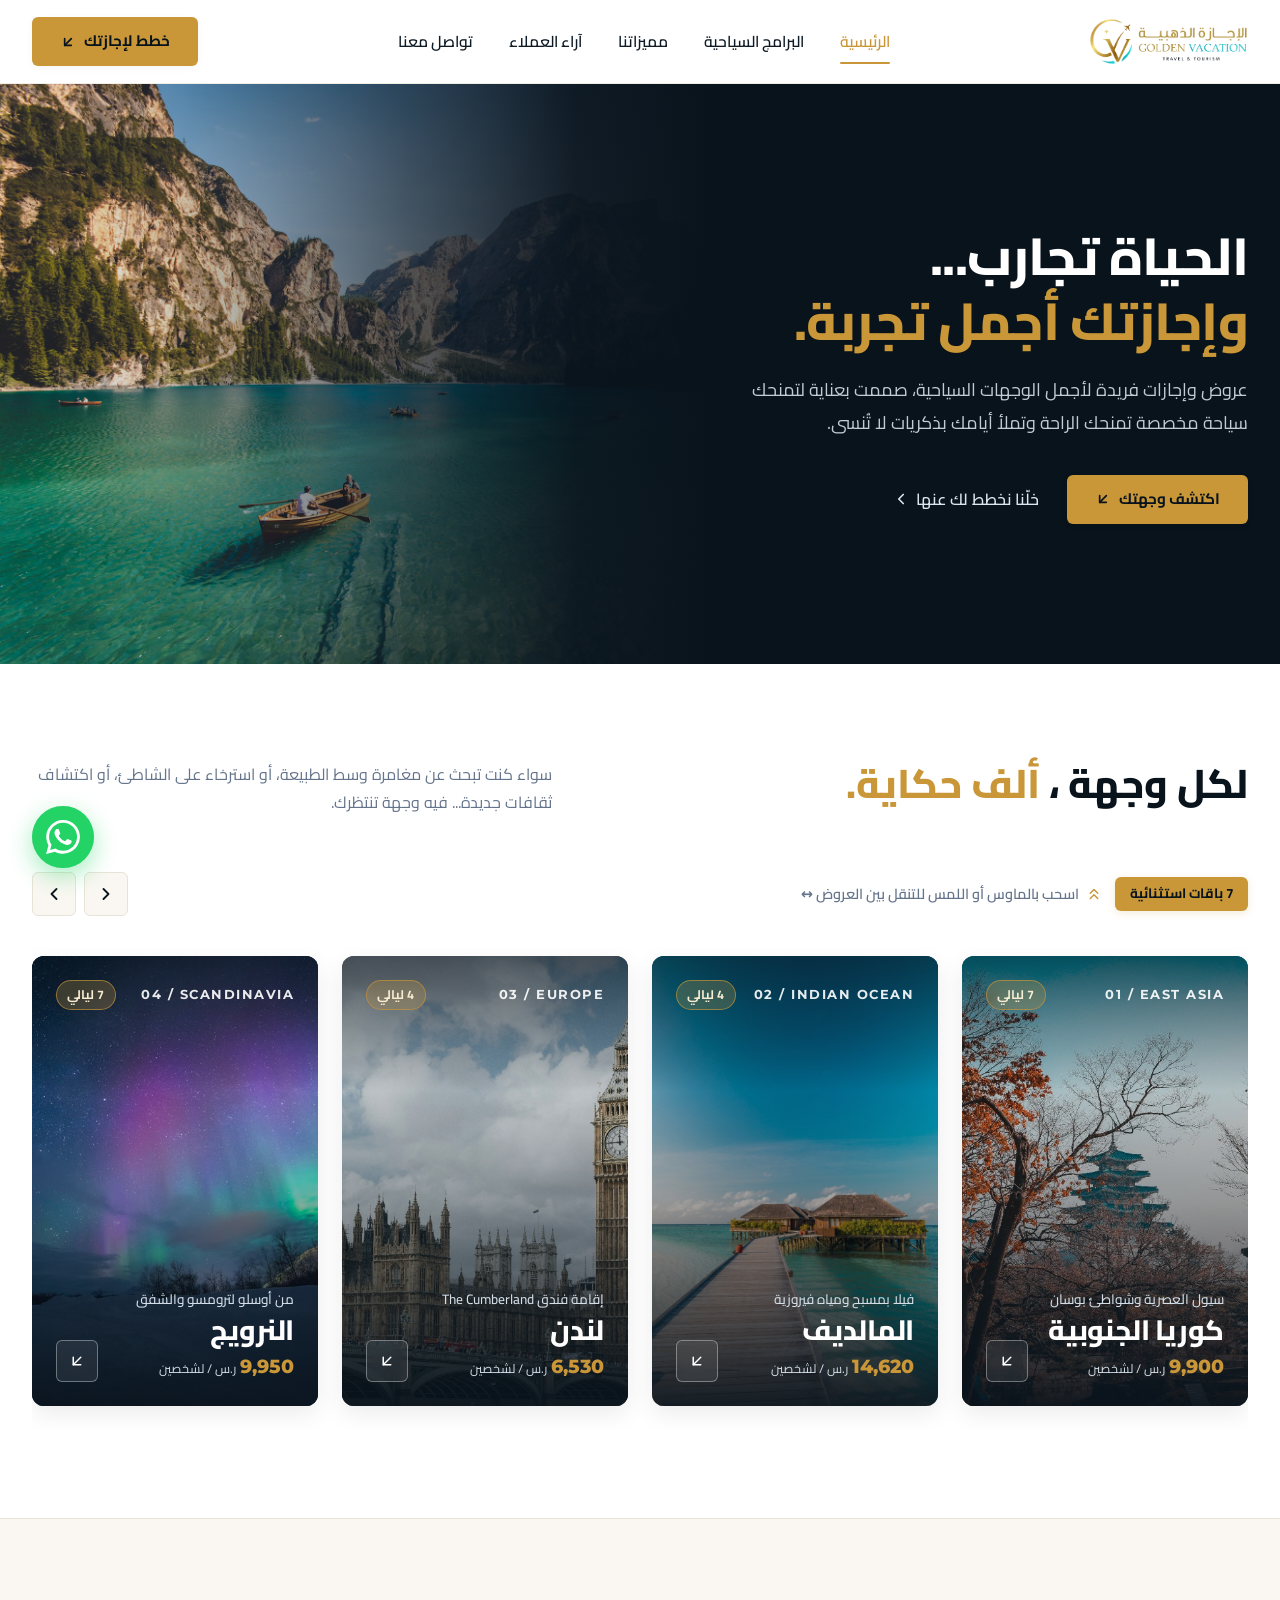
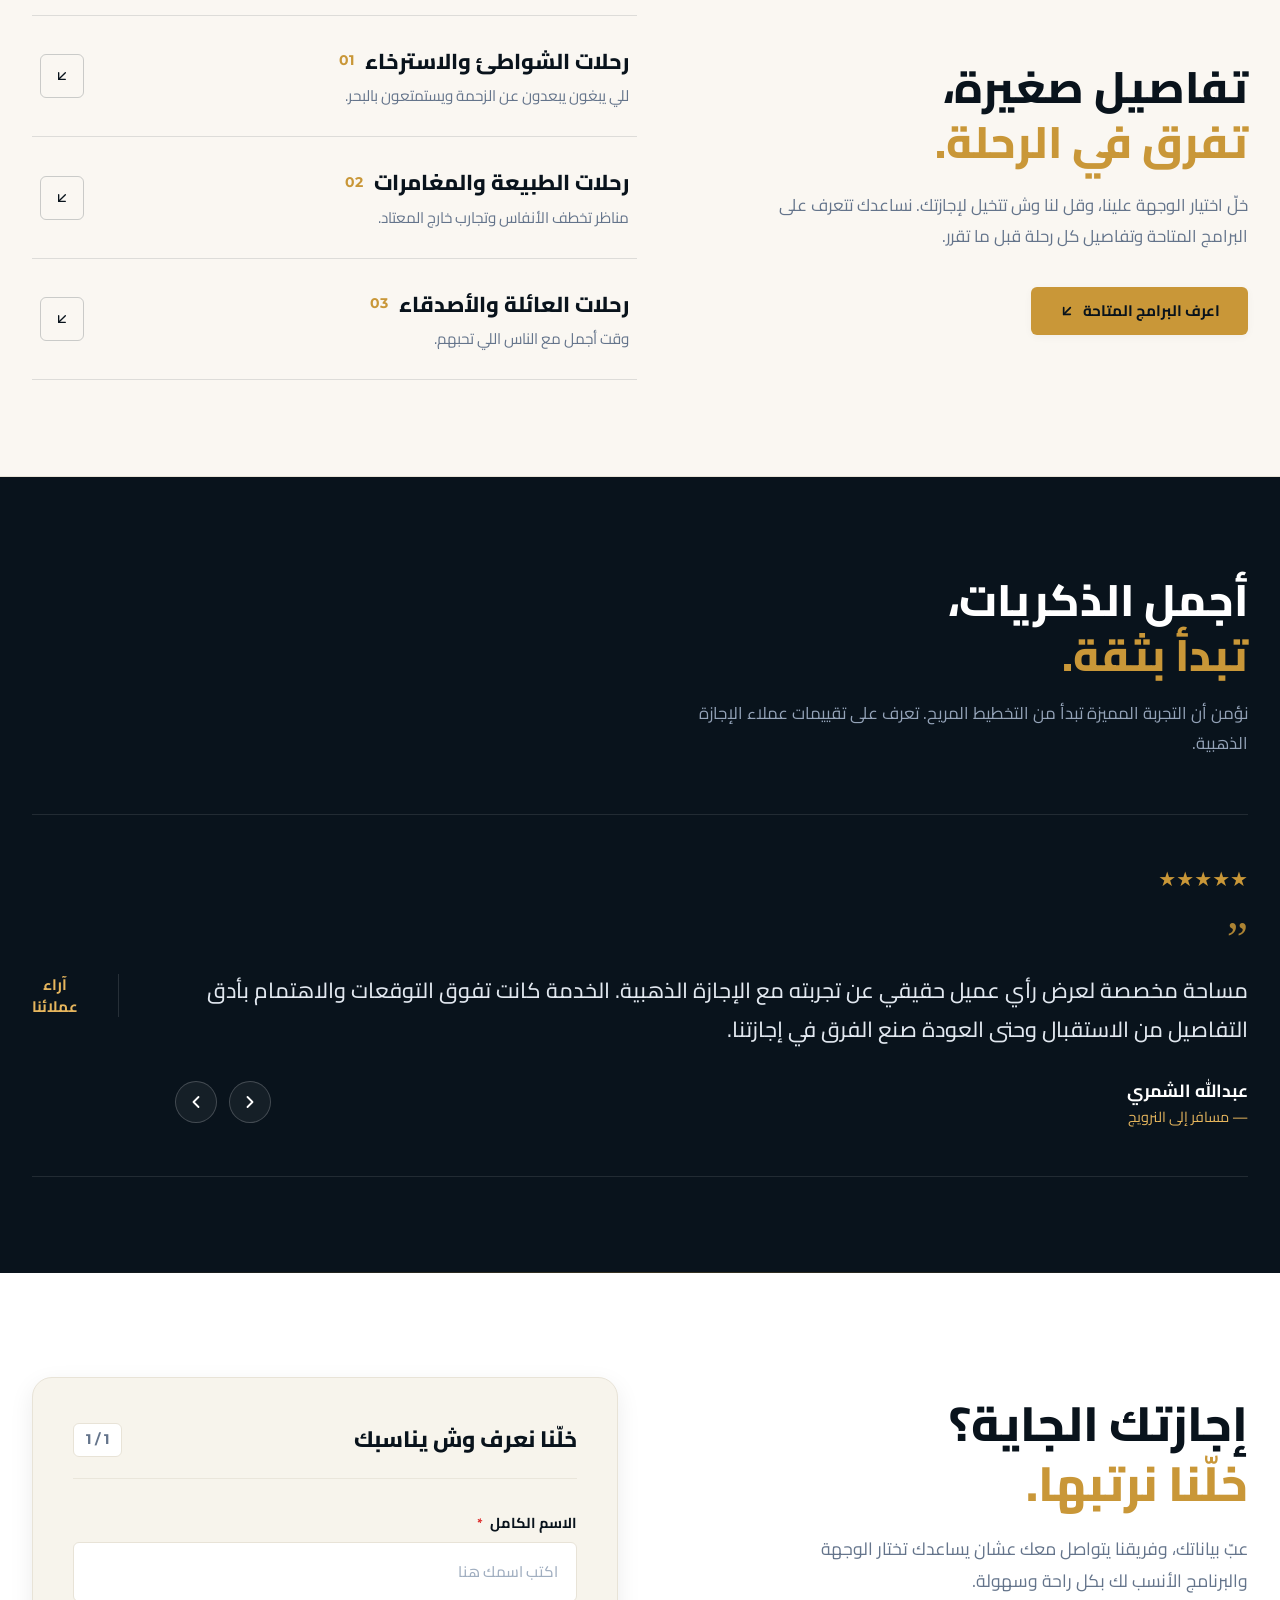
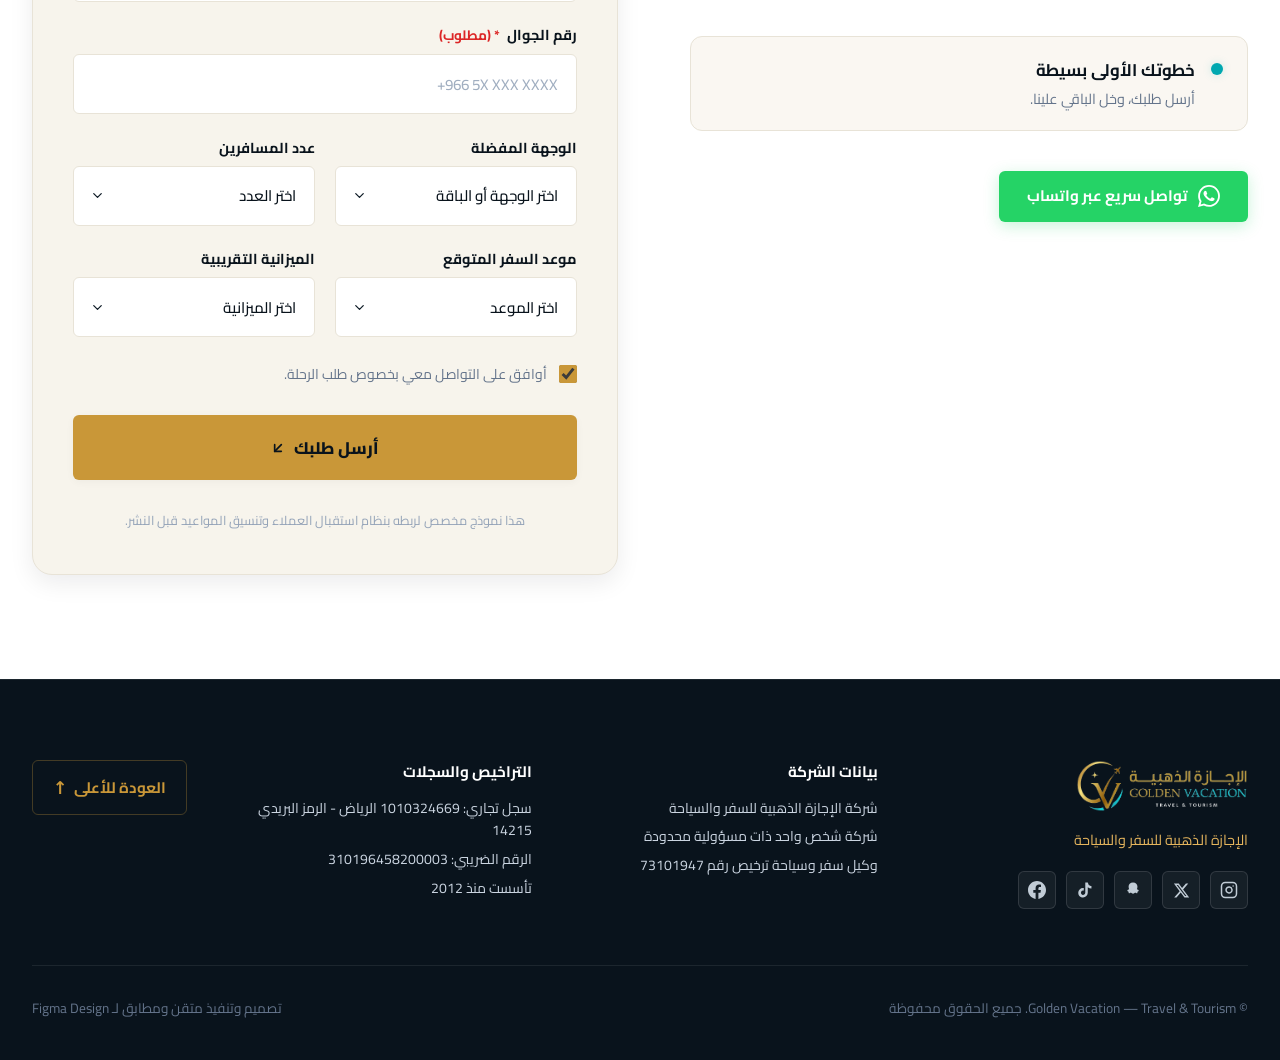
==== index.html @ b336ef1b "Initial commit: Golden Vacation luxury landing page with Google/Snapchat ad tracking, interactive mo" ====
<!DOCTYPE html>
<html lang="ar" dir="rtl">
<head>
  <meta charset="UTF-8">
  <meta name="viewport" content="width=device-width, initial-scale=1.0">
  <title>الإجازة الذهبية | Golden Vacation — الحياة تجارب وإجازتك أجمل تجربة</title>
  <meta name="description" content="عروض وإجازات فريدة لأجمل الوجهات السياحية، صممت بعناية لتمنحك سياحة مخصصة تمنحك الراحة وتملأ أيامك بذكريات لا تُنسى.">
  
  <!-- Favicon -->
  <link rel="icon" type="image/svg+xml" href="assets/logo.svg">
  
  <!-- Google Fonts: Cairo & Montserrat -->
  <link rel="preconnect" href="https://fonts.googleapis.com">
  <link rel="preconnect" href="https://fonts.gstatic.com" crossorigin>
  <link href="https://fonts.googleapis.com/css2?family=Cairo:wght@400;500;600;700;800;900&family=Montserrat:wght@500;600;700;800&display=swap" rel="stylesheet">
  
  <!-- Stylesheet -->
  <link rel="stylesheet" href="styles.css?v=4.0">
</head>
<body>

  <!-- ========================================================================
       Header / Navbar
       ======================================================================== -->
  <header class="site-header">
    <div class="container nav-container">
      
      <!-- Right: Brand Logo -->
      <a href="#hero" class="brand-link" aria-label="الإجازة الذهبية الرئيسية">
        <img src="assets/logo_original.png" alt="شعار الإجازة الذهبية Golden Vacation" class="brand-logo-img">
      </a>

      <!-- Center: Navigation Links -->
      <nav aria-label="القائمة الرئيسية">
        <ul class="nav-menu" id="navMenu">
          <li><a href="#hero" class="nav-link active">الرئيسية</a></li>
          <li><a href="#destinations" class="nav-link">البرامج السياحية</a></li>
          <li><a href="#features" class="nav-link">مميزاتنا</a></li>
          <li><a href="#testimonials" class="nav-link">آراء العملاء</a></li>
          <li><a href="#booking" class="nav-link">تواصل معنا</a></li>
        </ul>
      </nav>

      <!-- Left: CTA Action Button & Mobile Toggle -->
      <div class="nav-actions">
        <a href="#booking" class="btn-primary">
          <span>خطط لإجازتك</span>
          <svg class="arrow-icon" viewBox="0 0 24 24" fill="none" stroke="currentColor" stroke-width="2.5" stroke-linecap="round" stroke-linejoin="round">
            <line x1="17" y1="7" x2="7" y2="17"></line>
            <polyline points="17 17 7 17 7 7"></polyline>
          </svg>
        </a>

        <button class="mobile-toggle" id="mobileToggle" aria-label="فتح القائمة" aria-expanded="false">
          <span></span>
          <span></span>
          <span></span>
        </button>
      </div>

    </div>
  </header>

  <!-- ========================================================================
       Hero Section
       ======================================================================== -->
  <section class="hero-section" id="hero">
    <div class="hero-bg-container">
      <img src="assets/images/hero_original.png" alt="بحيرة جبلية ساحرة مع قارب تجديف" class="hero-bg-image">
      <div class="hero-gradient-overlay"></div>
    </div>

    <div class="container hero-container">
      <div class="hero-content">
        <h1 class="hero-title">
          <span class="title-white">الحياة تجارب...</span>
          <span class="title-gold">وإجازتك أجمل تجربة.</span>
        </h1>
        <p class="hero-subtitle">
          عروض وإجازات فريدة لأجمل الوجهات السياحية، صممت بعناية لتمنحك سياحة مخصصة تمنحك الراحة وتملأ أيامك بذكريات لا تُنسى.
        </p>

        <div class="hero-cta-group">
          <a href="#destinations" class="btn-primary">
            <span>اكتشف وجهتك</span>
            <svg class="arrow-icon" viewBox="0 0 24 24" fill="none" stroke="currentColor" stroke-width="2.5" stroke-linecap="round" stroke-linejoin="round">
              <line x1="17" y1="7" x2="7" y2="17"></line>
              <polyline points="17 17 7 17 7 7"></polyline>
            </svg>
          </a>

          <a href="#booking" class="hero-link-secondary">
            <span>خلّنا نخطط لك عنها</span>
            <svg width="18" height="18" viewBox="0 0 24 24" fill="none" stroke="currentColor" stroke-width="2.2" stroke-linecap="round" stroke-linejoin="round">
              <polyline points="15 18 9 12 15 6"></polyline>
            </svg>
          </a>
        </div>
      </div>
    </div>
  </section>

  <!-- ========================================================================
       Destinations Section ("لكل وجهة ، ألف حكاية.")
       ======================================================================== -->
  <section class="destinations-section" id="destinations">
    <div class="container">
      
      <!-- Section Header -->
      <div class="section-header-row">
        <div class="section-title-wrap">
          <h2 class="section-heading">
            لكل وجهة ، <span class="gold-highlight">ألف حكاية.</span>
          </h2>
        </div>

        <div class="section-desc-wrap">
          <p class="section-subtext">
            سواء كنت تبحث عن مغامرة وسط الطبيعة، أو استرخاء على الشاطئ، أو اكتشاف ثقافات جديدة... فيه وجهة تنتظرك.
          </p>
        </div>
      </div>

      <!-- Slider Controls & Mouse Swipe Hint -->
      <div class="destinations-toolbar">
        <div class="dest-swipe-hint">
          <span class="swipe-badge">7 باقات استثنائية</span>
          <span class="swipe-text">
            <svg width="18" height="18" viewBox="0 0 24 24" fill="none" stroke="currentColor" stroke-width="2" stroke-linecap="round" stroke-linejoin="round">
              <polyline points="17 11 12 6 7 11"></polyline>
              <polyline points="17 18 12 13 7 18"></polyline>
            </svg>
            اسحب بالماوس أو اللمس للتنقل بين العروض ↔
          </span>
        </div>

        <div class="dest-slider-arrows">
          <button class="slider-arrow-btn prev" id="destPrevBtn" aria-label="الباقة السابقة" title="السابق">
            <svg width="20" height="20" viewBox="0 0 24 24" fill="none" stroke="currentColor" stroke-width="2.2" stroke-linecap="round" stroke-linejoin="round">
              <polyline points="9 18 15 12 9 6"></polyline>
            </svg>
          </button>
          <button class="slider-arrow-btn next" id="destNextBtn" aria-label="الباقة التالية" title="التالي">
            <svg width="20" height="20" viewBox="0 0 24 24" fill="none" stroke="currentColor" stroke-width="2.2" stroke-linecap="round" stroke-linejoin="round">
              <polyline points="15 18 9 12 15 6"></polyline>
            </svg>
          </button>
        </div>
      </div>

      <!-- 7 Destination Packages Carousel Grid (RTL) -->
      <div class="destinations-grid" id="destinationsGrid">
        
        <!-- Package 1: South Korea (كوريا الجنوبية) -->
        <article class="destination-card" data-destination="korea" data-category="asia" tabindex="0" role="button" aria-label="تفاصيل باقة كوريا الجنوبية">
          <div class="card-img-wrapper">
            <img src="assets/images/dest_korea_original.jpg" alt="كوريا الجنوبية — سيول وبوسان" class="card-img" loading="lazy">
          </div>
          <div class="card-overlay"></div>
          <div class="card-content">
            <div class="card-top-row">
              <div class="card-tag">01 / EAST ASIA</div>
              <div class="card-duration-badge">7 ليالي</div>
            </div>
            <div class="card-footer-info">
              <div class="card-text-block">
                <div class="card-subtitle">سيول العصرية وشواطئ بوسان</div>
                <h3 class="card-title">كوريا الجنوبية</h3>
                <div class="card-price-tag">
                  <span class="price-num">9,900</span>
                  <span class="price-curr">ر.س / لشخصين</span>
                </div>
              </div>
              <div class="card-action-btn" aria-hidden="true" title="عرض التفاصيل">
                <svg width="18" height="18" viewBox="0 0 24 24" fill="none" stroke="currentColor" stroke-width="2" stroke-linecap="round" stroke-linejoin="round">
                  <line x1="17" y1="7" x2="7" y2="17"></line>
                  <polyline points="17 17 7 17 7 7"></polyline>
                </svg>
              </div>
            </div>
          </div>
        </article>

        <!-- Package 2: Maldives (المالديف) -->
        <article class="destination-card" data-destination="maldives" data-category="islands honeymoon" tabindex="0" role="button" aria-label="تفاصيل باقة المالديف">
          <div class="card-img-wrapper">
            <img src="assets/images/dest_maldives_original.jpg" alt="فيلا بمسبح خاص في المالديف" class="card-img" loading="lazy">
          </div>
          <div class="card-overlay"></div>
          <div class="card-content">
            <div class="card-top-row">
              <div class="card-tag">02 / INDIAN OCEAN</div>
              <div class="card-duration-badge">4 ليالي</div>
            </div>
            <div class="card-footer-info">
              <div class="card-text-block">
                <div class="card-subtitle">فيلا بمسبح ومياه فيروزية</div>
                <h3 class="card-title">المالديف</h3>
                <div class="card-price-tag">
                  <span class="price-num">14,620</span>
                  <span class="price-curr">ر.س / لشخصين</span>
                </div>
              </div>
              <div class="card-action-btn" aria-hidden="true" title="عرض التفاصيل">
                <svg width="18" height="18" viewBox="0 0 24 24" fill="none" stroke="currentColor" stroke-width="2" stroke-linecap="round" stroke-linejoin="round">
                  <line x1="17" y1="7" x2="7" y2="17"></line>
                  <polyline points="17 17 7 17 7 7"></polyline>
                </svg>
              </div>
            </div>
          </div>
        </article>

        <!-- Package 3: London (لندن) -->
        <article class="destination-card" data-destination="london" data-category="europe" tabindex="0" role="button" aria-label="تفاصيل باقة لندن">
          <div class="card-img-wrapper">
            <img src="assets/images/dest_london_original.jpg" alt="معالم لندن وساعة بيج بن" class="card-img" loading="lazy">
          </div>
          <div class="card-overlay"></div>
          <div class="card-content">
            <div class="card-top-row">
              <div class="card-tag">03 / EUROPE</div>
              <div class="card-duration-badge">4 ليالي</div>
            </div>
            <div class="card-footer-info">
              <div class="card-text-block">
                <div class="card-subtitle">إقامة فندق The Cumberland</div>
                <h3 class="card-title">لندن</h3>
                <div class="card-price-tag">
                  <span class="price-num">6,530</span>
                  <span class="price-curr">ر.س / لشخصين</span>
                </div>
              </div>
              <div class="card-action-btn" aria-hidden="true" title="عرض التفاصيل">
                <svg width="18" height="18" viewBox="0 0 24 24" fill="none" stroke="currentColor" stroke-width="2" stroke-linecap="round" stroke-linejoin="round">
                  <line x1="17" y1="7" x2="7" y2="17"></line>
                  <polyline points="17 17 7 17 7 7"></polyline>
                </svg>
              </div>
            </div>
          </div>
        </article>

        <!-- Package 4: Norway (النرويج) -->
        <article class="destination-card" data-destination="norway" data-category="europe" tabindex="0" role="button" aria-label="تفاصيل رحلة النرويج">
          <div class="card-img-wrapper">
            <img src="assets/images/dest_norway_original.png" alt="أضواء الشفق القطبي في النرويج" class="card-img" loading="lazy">
          </div>
          <div class="card-overlay"></div>
          <div class="card-content">
            <div class="card-top-row">
              <div class="card-tag">04 / SCANDINAVIA</div>
              <div class="card-duration-badge">7 ليالي</div>
            </div>
            <div class="card-footer-info">
              <div class="card-text-block">
                <div class="card-subtitle">من أوسلو لترومسو والشفق</div>
                <h3 class="card-title">النرويج</h3>
                <div class="card-price-tag">
                  <span class="price-num">9,950</span>
                  <span class="price-curr">ر.س / لشخصين</span>
                </div>
              </div>
              <div class="card-action-btn" aria-hidden="true" title="عرض التفاصيل">
                <svg width="18" height="18" viewBox="0 0 24 24" fill="none" stroke="currentColor" stroke-width="2" stroke-linecap="round" stroke-linejoin="round">
                  <line x1="17" y1="7" x2="7" y2="17"></line>
                  <polyline points="17 17 7 17 7 7"></polyline>
                </svg>
              </div>
            </div>
          </div>
        </article>

        <!-- Package 5: Thailand (تايلاند — شهر عسل) -->
        <article class="destination-card" data-destination="thailand" data-category="asia honeymoon" tabindex="0" role="button" aria-label="تفاصيل باقة تايلاند شهر عسل">
          <div class="card-img-wrapper">
            <img src="assets/images/dest_thailand_original.png" alt="بانكوك وبوكيت في تايلاند" class="card-img" loading="lazy">
          </div>
          <div class="card-overlay"></div>
          <div class="card-content">
            <div class="card-top-row">
              <div class="card-tag">05 / HONEYMOON</div>
              <div class="card-duration-badge">شهر عسل - 8 ليالي</div>
            </div>
            <div class="card-footer-info">
              <div class="card-text-block">
                <div class="card-subtitle">بانكوك وبوكيت وفيلا بمسبح</div>
                <h3 class="card-title">تايلاند</h3>
                <div class="card-price-tag">
                  <span class="price-num">6,180</span>
                  <span class="price-curr">ر.س / لشخصين</span>
                </div>
              </div>
              <div class="card-action-btn" aria-hidden="true" title="عرض التفاصيل">
                <svg width="18" height="18" viewBox="0 0 24 24" fill="none" stroke="currentColor" stroke-width="2" stroke-linecap="round" stroke-linejoin="round">
                  <line x1="17" y1="7" x2="7" y2="17"></line>
                  <polyline points="17 17 7 17 7 7"></polyline>
                </svg>
              </div>
            </div>
          </div>
        </article>

        <!-- Package 6: Georgia (جورجيا) -->
        <article class="destination-card" data-destination="georgia" data-category="europe" tabindex="0" role="button" aria-label="تفاصيل رحلة جورجيا">
          <div class="card-img-wrapper">
            <img src="assets/images/dest_georgia_original.png" alt="مدينة تبليسي وجبال جورجيا" class="card-img" loading="lazy">
          </div>
          <div class="card-overlay"></div>
          <div class="card-content">
            <div class="card-top-row">
              <div class="card-tag">06 / CAUCASUS</div>
              <div class="card-duration-badge">7 ليالي</div>
            </div>
            <div class="card-footer-info">
              <div class="card-text-block">
                <div class="card-subtitle">تبليسي وباكورياني وسحر باتومي</div>
                <h3 class="card-title">جورجيا</h3>
                <div class="card-price-tag">
                  <span class="price-num">3,650</span>
                  <span class="price-curr">ر.س / لشخصين</span>
                </div>
              </div>
              <div class="card-action-btn" aria-hidden="true" title="عرض التفاصيل">
                <svg width="18" height="18" viewBox="0 0 24 24" fill="none" stroke="currentColor" stroke-width="2" stroke-linecap="round" stroke-linejoin="round">
                  <line x1="17" y1="7" x2="7" y2="17"></line>
                  <polyline points="17 17 7 17 7 7"></polyline>
                </svg>
              </div>
            </div>
          </div>
        </article>

        <!-- Package 7: Mauritius (موريشيوس) -->
        <article class="destination-card" data-destination="mauritius" data-category="islands" tabindex="0" role="button" aria-label="تفاصيل رحلة موريشيوس">
          <div class="card-img-wrapper">
            <img src="assets/images/dest_mauritius_original.png" alt="منتجعات موريشيوس الفاخرة والمحيط" class="card-img" loading="lazy">
          </div>
          <div class="card-overlay"></div>
          <div class="card-content">
            <div class="card-top-row">
              <div class="card-tag">07 / INDIAN OCEAN</div>
              <div class="card-duration-badge">5 ليالي</div>
            </div>
            <div class="card-footer-info">
              <div class="card-text-block">
                <div class="card-subtitle">جناح بإطلالة محيط وجولات خاصة</div>
                <h3 class="card-title">موريشيوس</h3>
                <div class="card-price-tag">
                  <span class="price-num">11,650</span>
                  <span class="price-curr">ر.س / لشخصين</span>
                </div>
              </div>
              <div class="card-action-btn" aria-hidden="true" title="عرض التفاصيل">
                <svg width="18" height="18" viewBox="0 0 24 24" fill="none" stroke="currentColor" stroke-width="2" stroke-linecap="round" stroke-linejoin="round">
                  <line x1="17" y1="7" x2="7" y2="17"></line>
                  <polyline points="17 17 7 17 7 7"></polyline>
                </svg>
              </div>
            </div>
          </div>
        </article>

      </div>
    </div>
  </section>

  <!-- ========================================================================
       Features Section ("تفاصيل صغيرة، تفرق في الرحلة.")
       ======================================================================== -->
  <section class="features-section" id="features">
    <div class="container features-layout">
      
      <!-- Right Column: Heading & Description -->
      <div class="features-text-col">
        <h2 class="features-heading">
          <span class="line-dark">تفاصيل صغيرة،</span>
          <span class="line-gold">تفرق في الرحلة.</span>
        </h2>
        <p class="features-desc">
          خلّ اختيار الوجهة علينا، وقل لنا وش تتخيل لإجازتك. نساعدك تتعرف على البرامج المتاحة وتفاصيل كل رحلة قبل ما تقرر.
        </p>
        <a href="#booking" class="btn-primary">
          <span>اعرف البرامج المتاحة</span>
          <svg class="arrow-icon" viewBox="0 0 24 24" fill="none" stroke="currentColor" stroke-width="2.5" stroke-linecap="round" stroke-linejoin="round">
            <line x1="17" y1="7" x2="7" y2="17"></line>
            <polyline points="17 17 7 17 7 7"></polyline>
          </svg>
        </a>
      </div>

      <!-- Left Column: 3 Feature Rows -->
      <div class="features-list">
        
        <!-- Feature 1 -->
        <div class="feature-item-card" onclick="document.getElementById('booking').scrollIntoView({behavior: 'smooth'})">
          <div class="feature-info">
            <div class="feature-header-line">
              <h3 class="feature-name">رحلات الشواطئ والاسترخاء</h3>
              <span class="feature-num">01</span>
            </div>
            <p class="feature-summary">للي يبغون يبعدون عن الزحمة ويستمتعون بالبحر.</p>
          </div>
          <div class="feature-arrow-btn" aria-hidden="true">
            <svg width="16" height="16" viewBox="0 0 24 24" fill="none" stroke="currentColor" stroke-width="2" stroke-linecap="round" stroke-linejoin="round">
              <line x1="17" y1="7" x2="7" y2="17"></line>
              <polyline points="17 17 7 17 7 7"></polyline>
            </svg>
          </div>
        </div>

        <!-- Feature 2 -->
        <div class="feature-item-card" onclick="document.getElementById('booking').scrollIntoView({behavior: 'smooth'})">
          <div class="feature-info">
            <div class="feature-header-line">
              <h3 class="feature-name">رحلات الطبيعة والمغامرات</h3>
              <span class="feature-num">02</span>
            </div>
            <p class="feature-summary">مناظر تخطف الأنفاس وتجارب خارج المعتاد.</p>
          </div>
          <div class="feature-arrow-btn" aria-hidden="true">
            <svg width="16" height="16" viewBox="0 0 24 24" fill="none" stroke="currentColor" stroke-width="2" stroke-linecap="round" stroke-linejoin="round">
              <line x1="17" y1="7" x2="7" y2="17"></line>
              <polyline points="17 17 7 17 7 7"></polyline>
            </svg>
          </div>
        </div>

        <!-- Feature 3 -->
        <div class="feature-item-card" onclick="document.getElementById('booking').scrollIntoView({behavior: 'smooth'})">
          <div class="feature-info">
            <div class="feature-header-line">
              <h3 class="feature-name">رحلات العائلة والأصدقاء</h3>
              <span class="feature-num">03</span>
            </div>
            <p class="feature-summary">وقت أجمل مع الناس اللي تحبهم.</p>
          </div>
          <div class="feature-arrow-btn" aria-hidden="true">
            <svg width="16" height="16" viewBox="0 0 24 24" fill="none" stroke="currentColor" stroke-width="2" stroke-linecap="round" stroke-linejoin="round">
              <line x1="17" y1="7" x2="7" y2="17"></line>
              <polyline points="17 17 7 17 7 7"></polyline>
            </svg>
          </div>
        </div>

      </div>

    </div>
  </section>

  <!-- ========================================================================
       Testimonials Section ("أجمل الذكريات، تبدأ بثقة.")
       ======================================================================== -->
  <section class="testimonials-section" id="testimonials">
    <div class="container">
      
      <!-- Section Header -->
      <div class="testimonials-header">
        <h2 class="testimonials-heading">
          <span class="line-white">أجمل الذكريات،</span>
          <span class="line-gold">تبدأ بثقة.</span>
        </h2>
        <p class="testimonials-subtext">
          نؤمن أن التجربة المميزة تبدأ من التخطيط المريح. تعرف على تقييمات عملاء الإجازة الذهبية.
        </p>
      </div>

      <!-- Testimonial Carousel Card -->
      <div class="testimonial-card-main">
        
        <!-- Right Main Body -->
        <div class="testimonial-body">
          <div class="stars-row" aria-label="تقييم 5 نجوم">
            ★★★★★
          </div>
          <div class="quote-icon-decor">”</div>
          <p class="testimonial-quote-text" id="testimonialQuote">
            مساحة مخصصة لعرض رأي عميل حقيقي عن تجربته مع الإجازة الذهبية. الخدمة كانت تفوق التوقعات والاهتمام بأدق التفاصيل من الاستقبال وحتى العودة صنع الفرق في إجازتنا.
          </p>

          <div class="author-row">
            <div class="author-info">
              <div class="author-name" id="authorName">عبدالله الشمري</div>
              <div class="author-destination" id="authorDest">— مسافر إلى النرويج</div>
            </div>

            <!-- Navigation Controls -->
            <div class="carousel-nav-btns">
              <button class="nav-circle-btn" id="prevTestimonial" aria-label="الرأي السابق">
                <svg width="20" height="20" viewBox="0 0 24 24" fill="none" stroke="currentColor" stroke-width="2.2" stroke-linecap="round" stroke-linejoin="round">
                  <polyline points="9 18 15 12 9 6"></polyline>
                </svg>
              </button>
              <button class="nav-circle-btn" id="nextTestimonial" aria-label="الرأي التالي">
                <svg width="20" height="20" viewBox="0 0 24 24" fill="none" stroke="currentColor" stroke-width="2.2" stroke-linecap="round" stroke-linejoin="round">
                  <polyline points="15 18 9 12 15 6"></polyline>
                </svg>
              </button>
            </div>
          </div>
        </div>

        <!-- Left Side Label -->
        <div class="testimonial-side-label">
          <span>آراء</span>
          <span>عملائنا</span>
        </div>

      </div>

    </div>
  </section>

  <!-- ========================================================================
       Booking & Consultation Section ("إجازتك الجاية؟ خلّنا نرتبها.")
       ======================================================================== -->
  <section class="booking-section" id="booking">
    <div class="container booking-layout">
      
      <!-- Right Column: Heading & WhatsApp CTA -->
      <div class="booking-text-col">
        <h2 class="booking-heading">
          <span class="line-dark">إجازتك الجاية؟</span>
          <span class="line-gold">خلّنا نرتبها.</span>
        </h2>
        <p class="booking-desc">
          عبّ بياناتك، وفريقنا يتواصل معك عشان يساعدك تختار الوجهة والبرنامج الأنسب لك بكل راحة وسهولة.
        </p>

        <!-- Trust Indicator Box -->
        <div class="trust-badge-box">
          <div class="trust-dot"></div>
          <div>
            <div class="trust-title">خطوتك الأولى بسيطة</div>
            <div class="trust-subtitle">أرسل طلبك، وخل الباقي علينا.</div>
          </div>
        </div>

        <!-- WhatsApp Quick Link -->
        <a href="https://wa.me/966551433434?text=%D9%85%D8%B1%D8%AD%D8%A8%D8%A7%D9%8B%D8%8C%20%D8%A3%D8%B1%D8%BA%D8%A8%20%D8%A8%D8%A7%D9%84%D8%A7%D8%B3%D8%AA%D9%81%D8%B3%D8%A7%D8%B1%20%D8%B9%D9%86%20%D8%A8%D8%B1%D8%A7%D9%85%D8%AC%20%D8%A7%D9%84%D8%A5%D8%AC%D8%A7%D8%B2%D8%A9%20%D8%A7%D9%84%D8%B0%D9%87%D8%A8%D9%8A%D8%A9%20%7BG2%7D" target="_blank" rel="noopener noreferrer" class="whatsapp-direct-btn" id="directWhatsappBtn">
          <svg width="22" height="22" viewBox="0 0 24 24" fill="currentColor">
            <path d="M.057 24l1.687-6.163c-1.041-1.804-1.588-3.849-1.587-5.946.003-6.556 5.338-11.891 11.893-11.891 3.181.001 6.167 1.24 8.413 3.488 2.245 2.248 3.481 5.236 3.48 8.414-.003 6.557-5.338 11.892-11.893 11.892-1.99-.001-3.951-.5-5.688-1.448l-6.305 1.654zm6.597-3.807c1.676.995 3.276 1.591 5.392 1.592 5.448 0 9.886-4.434 9.889-9.885.002-5.462-4.415-9.89-9.881-9.892-5.452 0-9.887 4.434-9.889 9.884-.001 2.225.651 3.891 1.746 5.634l-.999 3.648 3.742-.981zm11.387-5.464c-.074-.124-.272-.198-.57-.347-.297-.149-1.758-.868-2.031-.967-.272-.099-.47-.149-.669.149-.198.297-.768.967-.941 1.165-.173.198-.347.223-.644.074-.297-.149-1.255-.462-2.39-1.475-.883-.788-1.48-1.761-1.653-2.059-.173-.297-.018-.458.13-.606.134-.133.297-.347.446-.521.151-.172.2-.296.3-.495.099-.198.05-.372-.025-.521-.075-.148-.669-1.611-.916-2.206-.242-.579-.487-.501-.669-.51l-.57-.01c-.198 0-.52.074-.792.372s-1.04 1.016-1.04 2.479 1.065 2.876 1.213 3.074c.149.198 2.095 3.2 5.076 4.487.709.306 1.263.489 1.694.626.712.226 1.36.194 1.872.118.571-.085 1.758-.719 2.006-1.413.248-.695.248-1.29.173-1.414z"/>
          </svg>
          <span>تواصل سريع عبر واتساب</span>
        </a>
      </div>

      <!-- Left Column: Interactive Booking Form -->
      <div class="form-card">
        <div class="form-header">
          <h3 class="form-title">خلّنا نعرف وش يناسبك</h3>
          <span class="form-step-tag">1 / 1</span>
        </div>

        <form class="booking-form" id="bookingForm" novalidate>
          
          <!-- Full Name -->
          <div class="form-group">
            <label for="fullName" class="form-label">الاسم الكامل <span class="required-badge">*</span></label>
            <input type="text" id="fullName" class="form-input" placeholder="اكتب اسمك هنا" required autocomplete="name">
            <div class="form-field-error" id="nameError" style="display: none;"></div>
          </div>

          <!-- Phone Number -->
          <div class="form-group">
            <label for="phoneNumber" class="form-label">رقم الجوال <span class="required-badge">* (مطلوب)</span></label>
            <input type="tel" id="phoneNumber" class="form-input" placeholder="+966 5X XXX XXXX" dir="ltr" style="text-align: right;" required pattern="^(\+?966|00966|0)?5[0-9]{8}$" inputmode="tel" autocomplete="tel">
            <div class="form-field-error" id="phoneError" style="display: none;"></div>
          </div>

          <!-- Destination & Travelers (2 cols) -->
          <div class="form-row-2">
            <div class="form-group">
              <label for="destinationSelect" class="form-label">الوجهة المفضلة</label>
              <select id="destinationSelect" class="form-select" required>
                <option value="" disabled selected>اختر الوجهة أو الباقة</option>
                <option value="korea">كوريا الجنوبية (7 ليالي — 9,900 ر.س)</option>
                <option value="maldives">المالديف (4 ليالي — 14,620 ر.س)</option>
                <option value="london">لندن (4 ليالي — 6,530 ر.س)</option>
                <option value="norway">النرويج (7 ليالي — 9,950 ر.س)</option>
                <option value="thailand">تايلاند — شهر عسل (8 ليالي — 6,180 ر.س)</option>
                <option value="georgia">جورجيا (7 ليالي — 3,650 ر.س)</option>
                <option value="mauritius">موريشيوس (5 ليالي — 11,650 ر.س)</option>
                <option value="other">وجهة أخرى (حدد لاحقاً)</option>
              </select>
            </div>

            <div class="form-group">
              <label for="travelersSelect" class="form-label">عدد المسافرين</label>
              <select id="travelersSelect" class="form-select" required>
                <option value="" disabled selected>اختر العدد</option>
                <option value="1">شخص واحد</option>
                <option value="2">شخصين</option>
                <option value="3-4">عائلة (3 - 4 أشخاص)</option>
                <option value="5+">عائلة أو مجموعة (5+ أشخاص)</option>
              </select>
            </div>
          </div>

          <!-- Date & Budget (2 cols) -->
          <div class="form-row-2">
            <div class="form-group">
              <label for="travelDateSelect" class="form-label">موعد السفر المتوقع</label>
              <select id="travelDateSelect" class="form-select">
                <option value="" disabled selected>اختر الموعد</option>
                <option value="soon">خلال أسبوعين</option>
                <option value="next_month">خلال الشهر القادم</option>
                <option value="summer">موسم الصيف القادم</option>
                <option value="holidays">عطلة الأعياد</option>
                <option value="flexible">تاريخ مرن</option>
              </select>
            </div>

            <div class="form-group">
              <label for="budgetSelect" class="form-label">الميزانية التقريبية</label>
              <select id="budgetSelect" class="form-select">
                <option value="" disabled selected>اختر الميزانية</option>
                <option value="economy">اقتصادية ومدروسة</option>
                <option value="comfort">متوسطة ومميزة</option>
                <option value="vip">فاخرة VIP</option>
              </select>
            </div>
          </div>

          <!-- Agreement Checkbox -->
          <label class="form-checkbox-label">
            <input type="checkbox" id="agreementCheckbox" class="form-checkbox" required checked>
            <span>أوافق على التواصل معي بخصوص طلب الرحلة.</span>
          </label>

          <!-- Submit Button -->
          <button type="submit" class="btn-primary btn-submit-booking">
            <span>أرسل طلبك</span>
            <svg class="arrow-icon" viewBox="0 0 24 24" fill="none" stroke="currentColor" stroke-width="2.5" stroke-linecap="round" stroke-linejoin="round">
              <line x1="17" y1="7" x2="7" y2="17"></line>
              <polyline points="17 17 7 17 7 7"></polyline>
            </svg>
          </button>

          <p class="form-disclaimer">
            هذا نموذج مخصص لربطه بنظام استقبال العملاء وتنسيق المواعيد قبل النشر.
          </p>

        </form>
      </div>

    </div>
  </section>

  <!-- ========================================================================
       Footer Section
       ======================================================================== -->
  <footer class="site-footer">
    <div class="container">
      
      <div class="footer-top-grid">
        
        <!-- Column 1: Logo & Tagline -->
        <div class="footer-brand-col">
          <img src="assets/logo_footer_crisp.png" alt="شعار الإجازة الذهبية" class="footer-logo-img">
          <p class="footer-brand-desc">
            الإجازة الذهبية للسفر والسياحة
          </p>

          <!-- Social Media Links (Horizontal) -->
          <div class="footer-social-links" style="display: flex; flex-direction: row; align-items: center; justify-content: flex-start; gap: 10px; margin-top: 1.25rem; flex-wrap: nowrap;" aria-label="قنوات التواصل الاجتماعي">
            <a href="https://www.instagram.com/goldenvac_sa/" target="_blank" rel="noopener noreferrer" class="social-icon-btn" style="display: inline-flex; align-items: center; justify-content: center; width: 38px; height: 38px; flex-shrink: 0;" aria-label="إنستغرام — الإجازة الذهبية" title="إنستغرام">
              <svg width="18" height="18" viewBox="0 0 24 24" fill="none" stroke="currentColor" stroke-width="2" stroke-linecap="round" stroke-linejoin="round">
                <rect x="2" y="2" width="20" height="20" rx="5" ry="5"></rect>
                <path d="M16 11.37A4 4 0 1 1 12.63 8 4 4 0 0 1 16 11.37z"></path>
                <line x1="17.5" y1="6.5" x2="17.51" y2="6.5"></line>
              </svg>
            </a>

            <a href="https://x.com/goldenvac_sa" target="_blank" rel="noopener noreferrer" class="social-icon-btn" style="display: inline-flex; align-items: center; justify-content: center; width: 38px; height: 38px; flex-shrink: 0;" aria-label="منصة إكس (تويتر) — الإجازة الذهبية" title="منصة إكس">
              <svg width="17" height="17" viewBox="0 0 24 24" fill="currentColor">
                <path d="M18.244 2.25h3.308l-7.227 8.26 8.502 11.24H16.17l-5.214-6.817L4.99 21.75H1.68l7.73-8.835L1.254 2.25H8.08l4.713 6.231zm-1.161 17.52h1.833L7.084 4.126H5.117z"/>
              </svg>
            </a>

            <a href="https://www.snapchat.com/@goldenvac_sa" target="_blank" rel="noopener noreferrer" class="social-icon-btn" style="display: inline-flex; align-items: center; justify-content: center; width: 38px; height: 38px; flex-shrink: 0;" aria-label="سناب شات — الإجازة الذهبية" title="سناب شات">
              <svg width="18" height="18" viewBox="0 0 24 24" fill="currentColor">
                <path d="M12.004 2c-3.79 0-5.88 2.63-5.88 5.6 0 1.25.39 2.45.67 3.32-.42.22-.96.55-1.47.88-.47.3-.87.64-.87 1.09 0 .58.55.93 1.39 1.15.09.43.34 1.49.52 1.94.07.17.21.31.42.36.19.04.41-.01.62-.12.63-.35 1.54-.73 2.58-.29.83.35 1.48.91 2.05.91s1.22-.56 2.05-.91c1.04-.44 1.95-.06 2.58.29.21.11.43.16.62.12.21-.05.35-.19.42-.36.18-.45.43-1.51.52-1.94.84-.22 1.39-.57 1.39-1.15 0-.45-.4-.79-.87-1.09-.51-.33-1.05-.66-1.47-.88.28-.87.67-2.07.67-3.32C17.884 4.63 15.794 2 12.004 2z"/>
              </svg>
            </a>

            <a href="https://www.tiktok.com/@golden_vacation" target="_blank" rel="noopener noreferrer" class="social-icon-btn" style="display: inline-flex; align-items: center; justify-content: center; width: 38px; height: 38px; flex-shrink: 0;" aria-label="تيك توك — الإجازة الذهبية" title="تيك توك">
              <svg width="18" height="18" viewBox="0 0 24 24" fill="currentColor">
                <path d="M19.59 6.69a4.83 4.83 0 0 1-3.77-4.25V2h-3.45v13.67a2.89 2.89 0 0 1-5.2 1.74 2.89 2.89 0 0 1 2.31-4.64c.298-.002.595.042.88.13V9.4a6.33 6.33 0 0 0-1-.08A6.34 6.34 0 0 0 3 15.66a6.34 6.34 0 0 0 10.82 4.47 6.27 6.27 0 0 0 1.88-4.47V8.41a8.31 8.31 0 0 0 4.89 1.59V6.69z"/>
              </svg>
            </a>

            <a href="https://www.facebook.com/goldvacati0n" target="_blank" rel="noopener noreferrer" class="social-icon-btn" style="display: inline-flex; align-items: center; justify-content: center; width: 38px; height: 38px; flex-shrink: 0;" aria-label="فيسبوك — الإجازة الذهبية" title="فيسبوك">
              <svg width="18" height="18" viewBox="0 0 24 24" fill="currentColor">
                <path d="M24 12.073c0-6.627-5.373-12-12-12s-12 5.373-12 12c0 5.99 4.388 10.954 10.125 11.854v-8.385H7.078v-3.47h3.047V9.43c0-3.007 1.792-4.669 4.533-4.669 1.312 0 2.686.235 2.686.235v2.953H15.83c-1.491 0-1.956.925-1.956 1.874v2.25h3.328l-.532 3.47h-2.796v8.385C19.612 23.027 24 18.062 24 12.073z"/>
              </svg>
            </a>
          </div>
        </div>

        <!-- Column 2: Legal Details -->
        <div class="footer-info-col">
          <div class="footer-info-title">بيانات الشركة</div>
          <ul class="footer-info-list">
            <li>شركة الإجازة الذهبية للسفر والسياحة</li>
            <li>شركة شخص واحد ذات مسؤولية محدودة</li>
            <li>وكيل سفر وسياحة ترخيص رقم 73101947</li>
          </ul>
        </div>

        <!-- Column 3: Commercial Record & Tax -->
        <div class="footer-info-col">
          <div class="footer-info-title">التراخيص والسجلات</div>
          <ul class="footer-info-list">
            <li>سجل تجاري: 1010324669 الرياض - الرمز البريدي 14215</li>
            <li>الرقم الضريبي: 310196458200003</li>
            <li>تأسست منذ 2012</li>
          </ul>
        </div>

        <!-- Column 4: Back to Top -->
        <div>
          <button class="footer-back-top" id="backToTop" aria-label="العودة لأعلى الصفحة">
            <span>العودة للأعلى</span>
            <span style="font-size: 1.1rem;">↑</span>
          </button>
        </div>

      </div>

      <!-- Bottom Bar -->
      <div class="footer-bottom-bar">
        <div>© Golden Vacation — Travel & Tourism. جميع الحقوق محفوظة</div>
        <div>تصميم وتنفيذ متقن ومطابق لـ Figma Design</div>
      </div>

    </div>
  </footer>

  <!-- ========================================================================
       Destination Detail Modal
       ======================================================================== -->
  <div class="modal-backdrop" id="destinationModal" role="dialog" aria-modal="true" aria-labelledby="modalTitle">
    <div class="modal-container">
      <div class="modal-header-img">
        <img src="" alt="" id="modalImg">
        <button class="modal-close-btn" id="modalClose" aria-label="إغلاق النافذة">✕</button>
      </div>
      <div class="modal-content-body">
        <div class="modal-top-row">
          <div class="modal-dest-tag" id="modalTag">01 / ASIA</div>
          <div class="modal-duration-tag" id="modalDurationTag">7 ليالي</div>
        </div>

        <h3 class="modal-dest-title" id="modalTitle">اسم الوجهة</h3>
        
        <!-- Price Banner -->
        <div class="modal-price-banner">
          <span class="price-banner-label">السعر لشخصين:</span>
          <span class="price-banner-val" id="modalPrice">9,900 ريال سعودي</span>
        </div>

        <p class="modal-dest-desc" id="modalDesc">تفاصيل الرحلة والبرنامج...</p>

        <!-- Inclusions Box -->
        <div class="modal-inclusions-box">
          <div class="inclusions-title">
            <svg width="18" height="18" viewBox="0 0 24 24" fill="none" stroke="#C99738" stroke-width="2.5" stroke-linecap="round" stroke-linejoin="round">
              <path d="M22 11.08V12a10 10 0 1 1-5.93-9.14"></path>
              <polyline points="22 4 12 14.01 9 11.01"></polyline>
            </svg>
            <span>تفاصيل ما يشمله العرض:</span>
          </div>
          <p class="inclusions-text" id="modalIncludes">يشمل العرض الإقامة والتنقلات من وإلى المطار والقطار بين المدينتين.</p>
        </div>

        <div class="modal-highlights">
          <div class="highlight-box">
            <div class="highlight-val" id="modalDuration">7 ليالي</div>
            <div class="highlight-label">مدة الإقامة</div>
          </div>
          <div class="highlight-box">
            <div class="highlight-val" id="modalTarget">شخصين</div>
            <div class="highlight-label">المسافرين</div>
          </div>
          <div class="highlight-box">
            <div class="highlight-val" id="modalType">استرخاء</div>
            <div class="highlight-label">نوع الإجازة</div>
          </div>
        </div>

        <div class="modal-actions-group">
          <button class="btn-primary" id="modalBookBtn">
            <span>طلب حجز الباقة</span>
            <svg class="arrow-icon" viewBox="0 0 24 24" fill="none" stroke="currentColor" stroke-width="2.5" stroke-linecap="round" stroke-linejoin="round">
              <line x1="17" y1="7" x2="7" y2="17"></line>
              <polyline points="17 17 7 17 7 7"></polyline>
            </svg>
          </button>

          <a href="#" target="_blank" rel="noopener noreferrer" class="btn-whatsapp-modal" id="modalWhatsappLink">
            <svg width="20" height="20" viewBox="0 0 24 24" fill="currentColor">
              <path d="M.057 24l1.687-6.163c-1.041-1.804-1.588-3.849-1.587-5.946.003-6.556 5.338-11.891 11.893-11.891 3.181.001 6.167 1.24 8.413 3.488 2.245 2.248 3.481 5.236 3.48 8.414-.003 6.557-5.338 11.892-11.893 11.892-1.99-.001-3.951-.5-5.688-1.448l-6.305 1.654zm6.597-3.807c1.676.995 3.276 1.591 5.392 1.592 5.448 0 9.886-4.434 9.889-9.885.002-5.462-4.415-9.89-9.881-9.892-5.452 0-9.887 4.434-9.889 9.884-.001 2.225.651 3.891 1.746 5.634l-.999 3.648 3.742-.981zm11.387-5.464c-.074-.124-.272-.198-.57-.347-.297-.149-1.758-.868-2.031-.967-.272-.099-.47-.149-.669.149-.198.297-.768.967-.941 1.165-.173.198-.347.223-.644.074-.297-.149-1.255-.462-2.39-1.475-.883-.788-1.48-1.761-1.653-2.059-.173-.297-.018-.458.13-.606.134-.133.297-.347.446-.521.151-.172.2-.296.3-.495.099-.198.05-.372-.025-.521-.075-.148-.669-1.611-.916-2.206-.242-.579-.487-.501-.669-.51l-.57-.01c-.198 0-.52.074-.792.372s-1.04 1.016-1.04 2.479 1.065 2.876 1.213 3.074c.149.198 2.095 3.2 5.076 4.487.709.306 1.263.489 1.694.626.712.226 1.36.194 1.872.118.571-.085 1.758-.719 2.006-1.413.248-.695.248-1.29.173-1.414z"/>
            </svg>
            <span>استفسار واتساب</span>
          </a>
        </div>
      </div>
    </div>
  </div>

  <!-- Floating WhatsApp Quick Button -->
  <a href="https://wa.me/966551433434?text=%D9%85%D8%B1%D8%AD%D8%A8%D8%A7%D9%8B%D8%8C%20%D8%A3%D8%B1%D8%BA%D8%A8%20%D8%A8%D8%A7%D9%84%D8%AA%D9%88%D8%A7%D8%B5%D9%84%20%D8%A8%D8%AE%D8%B5%D9%88%D8%B5%20%D8%B9%D8%B1%D9%88%D8%B6%20%D8%A7%D9%84%D8%B3%D9%81%D8%B1%20%D9%81%D9%8A%20%D8%A7%D9%84%D8%A5%D8%AC%D8%A7%D8%B2%D8%A9%20%D8%A7%D9%84%D8%B0%D9%87%D8%A8%D9%8A%D8%A9%20%7BG2%7D" target="_blank" rel="noopener noreferrer" class="floating-whatsapp-btn" id="floatingWhatsappBtn" aria-label="تواصل مباشر عبر واتساب" title="تواصل مباشر عبر واتساب">
    <svg width="34" height="34" viewBox="0 0 24 24" fill="currentColor">
      <path d="M.057 24l1.687-6.163c-1.041-1.804-1.588-3.849-1.587-5.946.003-6.556 5.338-11.891 11.893-11.891 3.181.001 6.167 1.24 8.413 3.488 2.245 2.248 3.481 5.236 3.48 8.414-.003 6.557-5.338 11.892-11.893 11.892-1.99-.001-3.951-.5-5.688-1.448l-6.305 1.654zm6.597-3.807c1.676.995 3.276 1.591 5.392 1.592 5.448 0 9.886-4.434 9.889-9.885.002-5.462-4.415-9.89-9.881-9.892-5.452 0-9.887 4.434-9.889 9.884-.001 2.225.651 3.891 1.746 5.634l-.999 3.648 3.742-.981zm11.387-5.464c-.074-.124-.272-.198-.57-.347-.297-.149-1.758-.868-2.031-.967-.272-.099-.47-.149-.669.149-.198.297-.768.967-.941 1.165-.173.198-.347.223-.644.074-.297-.149-1.255-.462-2.39-1.475-.883-.788-1.48-1.761-1.653-2.059-.173-.297-.018-.458.13-.606.134-.133.297-.347.446-.521.151-.172.2-.296.3-.495.099-.198.05-.372-.025-.521-.075-.148-.669-1.611-.916-2.206-.242-.579-.487-.501-.669-.51l-.57-.01c-.198 0-.52.074-.792.372s-1.04 1.016-1.04 2.479 1.065 2.876 1.213 3.074c.149.198 2.095 3.2 5.076 4.487.709.306 1.263.489 1.694.626.712.226 1.36.194 1.872.118.571-.085 1.758-.719 2.006-1.413.248-.695.248-1.29.173-1.414z"/>
    </svg>
    <span class="floating-whatsapp-tooltip">تحدث مباشرة مع مستشارك السياحي</span>
  </a>

  <!-- Toast Notification -->
  <div class="toast-notice" id="toastNotice" role="alert" aria-live="assertive">
    <svg width="22" height="22" viewBox="0 0 24 24" fill="none" stroke="#C99738" stroke-width="2.5" stroke-linecap="round" stroke-linejoin="round">
      <path d="M22 11.08V12a10 10 0 1 1-5.93-9.14"></path>
      <polyline points="22 4 12 14.01 9 11.01"></polyline>
    </svg>
    <span id="toastText">تم تنفيذ طلبك بنجاح!</span>
  </div>

  <!-- Scripts -->
  <script src="app.js?v=6.0"></script>
</body>
</html>
---- styles.css ----
/* ==========================================================================
   Golden Vacation (الإجازة الذهبية) Landing Page Styles
   Figma Exact Implementation - Modern Responsive RTL
   ========================================================================== */

/* Design Tokens */
:root {
  /* Colors */
  --navy-dark: #09131C;
  --navy-base: #0E1B26;
  --navy-surface: #132433;
  --navy-light: #1A3043;
  
  --gold-primary: #C99738;
  --gold-hover: #D8A545;
  --gold-light: #E5B55D;
  --gold-muted: #A3792A;
  --gold-glow: rgba(201, 151, 56, 0.25);
  
  --cream-bg: #FAF7F2;
  --cream-card: #F7F4EC;
  --cream-border: #E8E3D7;
  
  --white: #FFFFFF;
  --text-dark: #0E1B26;
  --text-body: #334155;
  --text-muted: #64748B;
  --text-light-muted: #94A3B8;
  
  --teal-accent: #00A8B0;
  --teal-glow: rgba(0, 168, 176, 0.2);
  
  --success: #10B981;
  --error: #EF4444;

  /* Typography */
  --font-primary: 'Cairo', system-ui, -apple-system, BlinkMacSystemFont, 'Segoe UI', Roboto, sans-serif;
  --font-heading: 'Cairo', system-ui, sans-serif;
  
  /* Spacing & Layout */
  --container-max: 1280px;
  --header-height: 84px;
  --radius-sm: 6px;
  --radius-md: 12px;
  --radius-lg: 20px;
  --radius-xl: 28px;
  
  /* Transitions */
  --transition-fast: 0.18s cubic-bezier(0.4, 0, 0.2, 1);
  --transition-normal: 0.3s cubic-bezier(0.4, 0, 0.2, 1);
  --transition-slow: 0.5s cubic-bezier(0.4, 0, 0.2, 1);
  
  /* Shadows */
  --shadow-sm: 0 2px 8px rgba(9, 19, 28, 0.04);
  --shadow-md: 0 8px 24px rgba(9, 19, 28, 0.08);
  --shadow-lg: 0 16px 40px rgba(9, 19, 28, 0.12);
  --shadow-gold: 0 8px 25px rgba(201, 151, 56, 0.28);
}

/* Global Reset */
*, *::before, *::after {
  box-sizing: border-box;
  margin: 0;
  padding: 0;
}

html {
  font-size: 16px;
  scroll-behavior: smooth;
  direction: rtl;
  text-rendering: optimizeLegibility;
  -webkit-font-smoothing: antialiased;
}

body {
  font-family: var(--font-primary);
  background-color: var(--white);
  color: var(--text-dark);
  line-height: 1.6;
  overflow-x: hidden;
}

img, svg {
  display: block;
  max-width: 100%;
}

a {
  color: inherit;
  text-decoration: none;
  transition: color var(--transition-fast);
}

button, input, select, textarea {
  font-family: inherit;
  font-size: inherit;
  border: none;
  outline: none;
  background: none;
}

button {
  cursor: pointer;
}

.container {
  width: 100%;
  max-width: var(--container-max);
  margin-left: auto;
  margin-right: auto;
  padding-left: 2rem;
  padding-right: 2rem;
}

/* Text Accent Utility */
.text-gold {
  color: var(--gold-primary) !important;
}

/* ==========================================================================
   Navigation Bar
   ========================================================================== */
.site-header {
  position: sticky;
  top: 0;
  z-index: 100;
  height: var(--header-height);
  background: rgba(255, 255, 255, 0.96);
  backdrop-filter: blur(12px);
  -webkit-backdrop-filter: blur(12px);
  border-bottom: 1px solid rgba(232, 227, 215, 0.6);
  transition: all var(--transition-normal);
}

.site-header.scrolled {
  box-shadow: 0 4px 20px rgba(9, 19, 28, 0.06);
  background: rgba(255, 255, 255, 0.98);
}

.nav-container {
  display: flex;
  align-items: center;
  justify-content: space-between;
  height: 100%;
}

/* Brand Logo */
.brand-link {
  display: flex;
  align-items: center;
  gap: 12px;
}

.brand-logo-img {
  height: 48px;
  width: auto;
  object-fit: contain;
}

/* Nav Menu Links */
.nav-menu {
  display: flex;
  align-items: center;
  list-style: none;
  gap: 2.25rem;
}

.nav-link {
  font-size: 0.975rem;
  font-weight: 600;
  color: var(--navy-base);
  position: relative;
  padding: 0.5rem 0;
  transition: color var(--transition-fast);
}

.nav-link:hover, .nav-link.active {
  color: var(--gold-primary);
}

.nav-link::after {
  content: '';
  position: absolute;
  bottom: 0;
  right: 0;
  width: 0;
  height: 2px;
  background-color: var(--gold-primary);
  transition: width var(--transition-fast);
  border-radius: 2px;
}

.nav-link:hover::after, .nav-link.active::after {
  width: 100%;
}

/* Action Button */
.nav-actions {
  display: flex;
  align-items: center;
  gap: 1rem;
}

.btn-primary {
  display: inline-flex;
  align-items: center;
  justify-content: center;
  gap: 8px;
  background-color: var(--gold-primary);
  color: var(--navy-dark);
  font-size: 0.95rem;
  font-weight: 700;
  padding: 0.75rem 1.75rem;
  border-radius: var(--radius-sm);
  transition: all var(--transition-fast);
  box-shadow: var(--shadow-sm);
}

.btn-primary:hover {
  background-color: var(--gold-hover);
  transform: translateY(-2px);
  box-shadow: var(--shadow-gold);
}

.btn-primary:active {
  transform: translateY(0);
}

.arrow-icon {
  width: 16px;
  height: 16px;
  transition: transform var(--transition-fast);
}

.btn-primary:hover .arrow-icon {
  transform: translate(-3px, 3px);
}

/* Mobile Hamburger Toggle */
.mobile-toggle {
  display: none;
  flex-direction: column;
  justify-content: center;
  align-items: center;
  width: 42px;
  height: 42px;
  background: var(--cream-bg);
  border-radius: var(--radius-sm);
  border: 1px solid var(--cream-border);
  gap: 5px;
}

.mobile-toggle span {
  display: block;
  width: 22px;
  height: 2.2px;
  background-color: var(--navy-base);
  border-radius: 2px;
  transition: all var(--transition-fast);
}

/* ==========================================================================
   Hero Section
   ========================================================================== */
.hero-section {
  position: relative;
  background-color: var(--navy-dark);
  color: var(--white);
  min-height: 580px;
  display: flex;
  align-items: center;
  overflow: hidden;
}

.hero-bg-container {
  position: absolute;
  inset: 0;
  width: 100%;
  height: 100%;
  z-index: 1;
}

.hero-bg-image {
  position: absolute;
  top: 0;
  left: 0;
  width: 60%;
  height: 100%;
  object-fit: cover;
  object-position: left center;
  filter: brightness(0.92) contrast(1.04);
}

/* Seamless RTL Gradient: dark navy on the right, fades into image on the left */
.hero-gradient-overlay {
  position: absolute;
  inset: 0;
  background: linear-gradient(
    to left,
    #09131C 0%,
    #09131C 44%,
    rgba(9, 19, 28, 0.95) 55%,
    rgba(9, 19, 28, 0.65) 68%,
    rgba(9, 19, 28, 0.15) 86%,
    transparent 100%
  );
  z-index: 2;
}

.hero-container {
  position: relative;
  z-index: 3;
  display: flex;
  justify-content: flex-start;
  padding-top: 5rem;
  padding-bottom: 5rem;
}

.hero-content {
  max-width: 620px;
  text-align: right;
}

.hero-title {
  font-size: 3.25rem;
  font-weight: 800;
  line-height: 1.25;
  margin-bottom: 1.25rem;
  letter-spacing: -0.5px;
}

.hero-title .title-white {
  color: var(--white);
  display: block;
}

.hero-title .title-gold {
  color: var(--gold-primary);
  display: block;
}

.hero-subtitle {
  font-size: 1.125rem;
  color: #C1CCD6;
  font-weight: 400;
  line-height: 1.8;
  margin-bottom: 2.25rem;
  max-width: 540px;
}

.hero-cta-group {
  display: flex;
  align-items: center;
  gap: 1.75rem;
}

.hero-link-secondary {
  display: inline-flex;
  align-items: center;
  gap: 6px;
  color: #DDE6ED;
  font-size: 1rem;
  font-weight: 600;
  transition: all var(--transition-fast);
}

.hero-link-secondary:hover {
  color: var(--gold-light);
  transform: translateX(-4px);
}

/* ==========================================================================
   Destinations Section ("لكل وجهة ، ألف حكاية.")
   ========================================================================== */
.destinations-section {
  padding-top: 6rem;
  padding-bottom: 5.5rem;
  background-color: var(--white);
}

.section-header-row {
  display: flex;
  align-items: flex-start;
  justify-content: space-between;
  margin-bottom: 3.5rem;
  gap: 2rem;
}

.section-title-wrap {
  flex-shrink: 0;
}

.section-heading {
  font-size: 2.5rem;
  font-weight: 800;
  color: var(--navy-dark);
  line-height: 1.2;
}

.section-heading span.gold-highlight {
  color: var(--gold-primary);
}

.section-desc-wrap {
  max-width: 520px;
  text-align: right;
}

.section-subtext {
  font-size: 1rem;
  color: var(--text-muted);
  line-height: 1.75;
}

/* Toolbar: Drag Hint & Slider Navigation */
.destinations-toolbar {
  display: flex;
  align-items: center;
  justify-content: space-between;
  gap: 1.5rem;
  margin-bottom: 2rem;
  flex-wrap: wrap;
}

.dest-swipe-hint {
  display: flex;
  align-items: center;
  gap: 0.75rem;
  flex-wrap: wrap;
}

.swipe-badge {
  background: var(--gold-primary);
  color: var(--navy-dark);
  font-size: 0.85rem;
  font-weight: 700;
  padding: 0.4rem 0.9rem;
  border-radius: var(--radius-sm);
  box-shadow: 0 2px 8px rgba(201, 151, 56, 0.2);
}

.swipe-text {
  display: inline-flex;
  align-items: center;
  gap: 0.4rem;
  color: var(--text-muted);
  font-size: 0.9rem;
  font-weight: 600;
}

.swipe-text svg {
  color: var(--gold-primary);
  flex-shrink: 0;
}

.dest-slider-arrows {
  display: flex;
  align-items: center;
  gap: 8px;
}

.slider-arrow-btn {
  width: 44px;
  height: 44px;
  border-radius: var(--radius-sm);
  background: var(--cream-bg);
  border: 1px solid var(--cream-border);
  color: var(--navy-dark);
  display: flex;
  align-items: center;
  justify-content: center;
  cursor: pointer;
  transition: all var(--transition-fast);
}

.slider-arrow-btn:hover {
  background: var(--gold-primary);
  border-color: var(--gold-primary);
  color: var(--navy-dark);
  transform: translateY(-2px);
}

.slider-arrow-btn:active {
  transform: translateY(0);
}

/* 7 Cards Flex Carousel (RTL) & Mouse Swipe Drag */
.destinations-grid {
  display: flex;
  gap: 1.5rem;
  overflow-x: auto;
  scroll-behavior: smooth;
  scroll-snap-type: x mandatory;
  padding-bottom: 1.5rem;
  padding-top: 0.5rem;
  scrollbar-width: none;
  -webkit-overflow-scrolling: touch;
  cursor: grab;
  user-select: none;
  -webkit-user-select: none;
}

.destinations-grid.is-dragging {
  cursor: grabbing !important;
  scroll-behavior: auto !important;
  scroll-snap-type: none !important;
}

.destination-card img {
  pointer-events: none;
  -webkit-user-drag: none;
  user-select: none;
}

.destinations-grid::-webkit-scrollbar {
  display: none;
}

.destination-card {
  position: relative;
  flex: 0 0 calc((100% - 4.5rem) / 4);
  min-width: 285px;
  height: 450px;
  border-radius: var(--radius-md);
  overflow: hidden;
  cursor: pointer;
  box-shadow: var(--shadow-md);
  transition: transform var(--transition-normal), box-shadow var(--transition-normal), opacity var(--transition-fast);
  background-color: var(--navy-dark);
  scroll-snap-align: start;
}

.destination-card:hover {
  transform: translateY(-8px);
  box-shadow: 0 20px 35px rgba(9, 19, 28, 0.2);
}

.card-img-wrapper {
  position: absolute;
  inset: 0;
  width: 100%;
  height: 100%;
}

.card-img {
  width: 100%;
  height: 100%;
  object-fit: cover;
  transition: transform 0.65s cubic-bezier(0.2, 0, 0.1, 1);
}

.destination-card:hover .card-img {
  transform: scale(1.08);
}

/* Subtle Card Gradient for Top & Bottom readability */
.card-overlay {
  position: absolute;
  inset: 0;
  background: linear-gradient(
    to bottom,
    rgba(9, 19, 28, 0.65) 0%,
    rgba(9, 19, 28, 0.15) 30%,
    rgba(9, 19, 28, 0.35) 55%,
    rgba(9, 19, 28, 0.94) 100%
  );
  z-index: 2;
  transition: background var(--transition-normal);
}

.destination-card:hover .card-overlay {
  background: linear-gradient(
    to bottom,
    rgba(9, 19, 28, 0.7) 0%,
    rgba(9, 19, 28, 0.15) 25%,
    rgba(9, 19, 28, 0.45) 50%,
    rgba(9, 19, 28, 0.98) 100%
  );
}

.card-content {
  position: relative;
  z-index: 3;
  display: flex;
  flex-direction: column;
  justify-content: space-between;
  height: 100%;
  padding: 1.5rem;
  color: var(--white);
}

.card-top-row {
  display: flex;
  align-items: center;
  justify-content: space-between;
  width: 100%;
  gap: 0.5rem;
}

.card-tag {
  font-size: 0.8rem;
  font-weight: 700;
  letter-spacing: 1.5px;
  color: rgba(255, 255, 255, 0.9);
  text-transform: uppercase;
  font-family: 'Montserrat', system-ui, sans-serif;
  direction: ltr;
  display: inline-block;
}

.card-duration-badge {
  font-size: 0.78rem;
  font-weight: 700;
  padding: 0.25rem 0.65rem;
  background: rgba(201, 151, 56, 0.25);
  border: 1px solid rgba(201, 151, 56, 0.65);
  color: #F8ECD2;
  border-radius: 20px;
  backdrop-filter: blur(6px);
  white-space: nowrap;
}

.card-footer-info {
  display: flex;
  align-items: flex-end;
  justify-content: space-between;
  gap: 1rem;
}

.card-text-block {
  text-align: right;
}

.card-subtitle {
  font-size: 0.85rem;
  font-weight: 500;
  color: #D3DEE8;
  margin-bottom: 0.2rem;
}

.card-title {
  font-size: 1.75rem;
  font-weight: 800;
  color: var(--white);
  line-height: 1.15;
  letter-spacing: -0.3px;
}

.card-price-tag {
  display: flex;
  align-items: baseline;
  gap: 4px;
  margin-top: 0.35rem;
  color: var(--gold-primary);
}

.card-price-tag .price-num {
  font-size: 1.2rem;
  font-weight: 800;
  font-family: 'Montserrat', system-ui, sans-serif;
}

.card-price-tag .price-curr {
  font-size: 0.78rem;
  color: #D3DEE8;
}

.card-action-btn {
  display: flex;
  align-items: center;
  justify-content: center;
  width: 42px;
  height: 42px;
  border-radius: var(--radius-sm);
  border: 1px solid rgba(255, 255, 255, 0.35);
  background: rgba(255, 255, 255, 0.08);
  backdrop-filter: blur(8px);
  color: var(--white);
  transition: all var(--transition-fast);
  flex-shrink: 0;
}

.destination-card:hover .card-action-btn {
  background: var(--gold-primary);
  border-color: var(--gold-primary);
  color: var(--navy-dark);
  transform: rotate(-45deg);
}

/* ==========================================================================
   Features Section ("تفاصيل صغيرة، تفرق في الرحلة.")
   ========================================================================== */
.features-section {
  padding-top: 6rem;
  padding-bottom: 6rem;
  background-color: var(--cream-bg);
  border-top: 1px solid var(--cream-border);
  border-bottom: 1px solid var(--cream-border);
}

.features-layout {
  display: grid;
  grid-template-columns: 0.95fr 1.05fr;
  gap: 4rem;
  align-items: center;
}

/* Right Content Column */
.features-text-col {
  text-align: right;
}

.features-heading {
  font-size: 2.75rem;
  font-weight: 800;
  line-height: 1.25;
  margin-bottom: 1.25rem;
}

.features-heading .line-dark {
  color: var(--navy-dark);
  display: block;
}

.features-heading .line-gold {
  color: var(--gold-primary);
  display: block;
}

.features-desc {
  font-size: 1.05rem;
  color: var(--text-muted);
  line-height: 1.8;
  margin-bottom: 2.25rem;
  max-width: 480px;
}

/* Left Features Rows */
.features-list {
  display: flex;
  flex-direction: column;
}

.feature-item-card {
  display: flex;
  align-items: center;
  justify-content: space-between;
  padding: 1.75rem 0.5rem;
  background: transparent;
  border: none;
  border-bottom: 1px solid rgba(14, 27, 38, 0.12);
  transition: all var(--transition-normal);
  cursor: pointer;
  position: relative;
}

.feature-item-card:first-child {
  border-top: 1px solid rgba(14, 27, 38, 0.12);
}

.feature-item-card:hover {
  transform: translateX(-8px);
  padding-right: 1rem;
}

.feature-info {
  text-align: right;
}

.feature-header-line {
  display: flex;
  align-items: center;
  gap: 0.65rem;
  margin-bottom: 0.35rem;
}

.feature-name {
  font-size: 1.35rem;
  font-weight: 800;
  color: var(--navy-dark);
}

.feature-num {
  font-size: 0.85rem;
  font-weight: 700;
  color: var(--gold-primary);
  font-family: 'Montserrat', system-ui, sans-serif;
  vertical-align: super;
}

.feature-summary {
  font-size: 0.95rem;
  color: var(--text-muted);
}

.feature-arrow-btn {
  display: flex;
  align-items: center;
  justify-content: center;
  width: 44px;
  height: 44px;
  border-radius: var(--radius-sm);
  background: transparent;
  border: 1px solid rgba(14, 27, 38, 0.2);
  color: var(--navy-dark);
  transition: all var(--transition-fast);
  flex-shrink: 0;
}

.feature-item-card:hover .feature-arrow-btn {
  background: var(--gold-primary);
  border-color: var(--gold-primary);
  color: var(--navy-dark);
  transform: translate(-3px, 3px);
}

/* ==========================================================================
   Testimonials Section ("أجمل الذكريات، تبدأ بثقة.")
   ========================================================================== */
.testimonials-section {
  padding-top: 6rem;
  padding-bottom: 6rem;
  background-color: var(--navy-dark);
  color: var(--white);
  position: relative;
  overflow: hidden;
}

.testimonials-section::after {
  content: '';
  position: absolute;
  bottom: 0;
  left: 0;
  right: 0;
  height: 1px;
  background: linear-gradient(to right, transparent, rgba(201, 151, 56, 0.25), transparent);
}

.testimonials-header {
  text-align: right;
  max-width: 600px;
  margin-bottom: 3.5rem;
}

.testimonials-heading {
  font-size: 2.75rem;
  font-weight: 800;
  line-height: 1.25;
  margin-bottom: 1rem;
}

.testimonials-heading .line-white {
  color: var(--white);
  display: block;
}

.testimonials-heading .line-gold {
  color: var(--gold-primary);
  display: block;
}

.testimonials-subtext {
  font-size: 1.05rem;
  color: #94A3B8;
  line-height: 1.75;
}

/* Testimonial Box */
.testimonial-card-main {
  position: relative;
  background: transparent;
  border-top: 1px solid rgba(255, 255, 255, 0.1);
  border-bottom: 1px solid rgba(255, 255, 255, 0.1);
  padding: 3rem 0;
  display: grid;
  grid-template-columns: 1fr auto;
  gap: 3.5rem;
  align-items: center;
}

/* Vertical Label on Left */
.testimonial-side-label {
  display: flex;
  flex-direction: column;
  align-items: center;
  justify-content: center;
  padding-right: 2.5rem;
  padding-left: 0;
  border-right: 1px solid rgba(255, 255, 255, 0.12);
  border-left: none;
  color: var(--gold-light);
  font-size: 0.95rem;
  font-weight: 700;
  line-height: 1.4;
  text-align: center;
  min-width: 80px;
}

.testimonial-body {
  text-align: right;
}

.stars-row {
  display: flex;
  align-items: center;
  gap: 4px;
  color: var(--gold-primary);
  font-size: 1.25rem;
  margin-bottom: 1.25rem;
}

.quote-icon-decor {
  font-size: 3rem;
  line-height: 1;
  color: var(--gold-primary);
  font-family: Georgia, serif;
  margin-bottom: 0.5rem;
  opacity: 0.85;
}

.testimonial-quote-text {
  font-size: 1.35rem;
  font-weight: 500;
  line-height: 1.8;
  color: #E2E8F0;
  margin-bottom: 1.75rem;
  min-height: 70px;
  transition: opacity var(--transition-fast);
}

.author-row {
  display: flex;
  align-items: center;
  justify-content: space-between;
}

.author-info {
  text-align: right;
}

.author-name {
  font-size: 1.1rem;
  font-weight: 700;
  color: var(--white);
}

.author-destination {
  font-size: 0.9rem;
  color: var(--gold-light);
}

.carousel-nav-btns {
  display: flex;
  align-items: center;
  gap: 0.75rem;
}

.nav-circle-btn {
  display: flex;
  align-items: center;
  justify-content: center;
  width: 42px;
  height: 42px;
  border-radius: 50%;
  border: 1px solid rgba(255, 255, 255, 0.2);
  background: rgba(255, 255, 255, 0.05);
  color: var(--white);
  transition: all var(--transition-fast);
}

.nav-circle-btn:hover {
  background: var(--gold-primary);
  border-color: var(--gold-primary);
  color: var(--navy-dark);
}

/* ==========================================================================
   Booking & Consultation Section ("إجازتك الجاية؟ خلّنا نرتبها.")
   ========================================================================== */
.booking-section {
  padding-top: 6.5rem;
  padding-bottom: 6.5rem;
  background-color: var(--white);
}

.booking-layout {
  display: grid;
  grid-template-columns: 1fr 1.05fr;
  gap: 4.5rem;
  align-items: flex-start;
}

/* Right Text Column */
.booking-text-col {
  text-align: right;
  padding-top: 1rem;
}

.booking-heading {
  font-size: 3rem;
  font-weight: 800;
  line-height: 1.25;
  margin-bottom: 1.25rem;
}

.booking-heading .line-dark {
  color: var(--navy-dark);
  display: block;
}

.booking-heading .line-gold {
  color: var(--gold-primary);
  display: block;
}

.booking-desc {
  font-size: 1.1rem;
  color: var(--text-muted);
  line-height: 1.8;
  margin-bottom: 2.5rem;
  max-width: 460px;
}

/* Trust Indicator Box */
.trust-badge-box {
  display: flex;
  align-items: flex-start;
  gap: 1rem;
  padding: 1.25rem 1.5rem;
  background: var(--cream-bg);
  border-radius: var(--radius-md);
  border: 1px solid var(--cream-border);
  margin-bottom: 2.5rem;
}

.trust-dot {
  width: 12px;
  height: 12px;
  border-radius: 50%;
  background-color: var(--teal-accent);
  box-shadow: 0 0 10px var(--teal-glow);
  margin-top: 6px;
  flex-shrink: 0;
}

.trust-title {
  font-size: 1.05rem;
  font-weight: 700;
  color: var(--navy-dark);
  margin-bottom: 0.15rem;
}

.trust-subtitle {
  font-size: 0.9rem;
  color: var(--text-muted);
}

.whatsapp-direct-btn {
  display: inline-flex;
  align-items: center;
  gap: 10px;
  padding: 0.85rem 1.75rem;
  background: #25D366;
  color: var(--white);
  font-weight: 700;
  font-size: 0.95rem;
  border-radius: var(--radius-sm);
  transition: all var(--transition-fast);
  box-shadow: 0 4px 15px rgba(37, 211, 102, 0.25);
}

.whatsapp-direct-btn:hover {
  background: #20BD5A;
  transform: translateY(-2px);
  box-shadow: 0 8px 25px rgba(37, 211, 102, 0.35);
}

/* Left Form Card */
.form-card {
  background: var(--cream-card);
  border: 1px solid var(--cream-border);
  border-radius: var(--radius-lg);
  padding: 2.75rem 2.5rem;
  box-shadow: var(--shadow-md);
  position: relative;
}

.form-header {
  display: flex;
  align-items: center;
  justify-content: space-between;
  margin-bottom: 2rem;
  padding-bottom: 1.25rem;
  border-bottom: 1px solid rgba(232, 227, 215, 0.8);
}

.form-title {
  font-size: 1.4rem;
  font-weight: 800;
  color: var(--navy-dark);
}

.form-step-tag {
  font-size: 0.85rem;
  font-weight: 700;
  color: var(--text-muted);
  font-family: 'Montserrat', system-ui, sans-serif;
  background: var(--white);
  padding: 0.35rem 0.75rem;
  border-radius: var(--radius-sm);
  border: 1px solid var(--cream-border);
}

.booking-form {
  display: flex;
  flex-direction: column;
  gap: 1.35rem;
}

.form-group {
  display: flex;
  flex-direction: column;
  gap: 0.45rem;
  text-align: right;
}

.form-row-2 {
  display: grid;
  grid-template-columns: 1fr 1fr;
  gap: 1.25rem;
}

.form-label {
  font-size: 0.9rem;
  font-weight: 700;
  color: var(--navy-dark);
}

.form-input, .form-select {
  width: 100%;
  padding: 0.9rem 1.15rem;
  background: var(--white);
  border: 1px solid var(--cream-border);
  border-radius: var(--radius-sm);
  color: var(--navy-dark);
  font-size: 0.95rem;
  font-weight: 500;
  transition: all var(--transition-fast);
}

.form-input::placeholder {
  color: #A0AEC0;
}

.form-input:focus, .form-select:focus {
  border-color: var(--gold-primary);
  box-shadow: 0 0 0 3px var(--gold-glow);
  background: var(--white);
}

/* Form Validation States */
.form-input.is-invalid, .form-select.is-invalid {
  border-color: #EF4444 !important;
  background-color: #FEF2F2 !important;
  box-shadow: 0 0 0 3px rgba(239, 68, 68, 0.18) !important;
}

.form-input.is-valid, .form-select.is-valid {
  border-color: #10B981 !important;
  background-color: #F0FDF4 !important;
  box-shadow: 0 0 0 3px rgba(16, 185, 129, 0.15) !important;
}

.required-badge {
  color: #DC2626;
  font-size: 0.85rem;
  font-weight: 700;
  margin-right: 0.25rem;
}

.form-field-error {
  display: flex;
  align-items: center;
  gap: 0.4rem;
  font-size: 0.82rem;
  font-weight: 600;
  color: #DC2626;
  margin-top: 0.4rem;
  padding: 0.15rem 0.25rem;
  animation: fadeInDown 0.2s ease-in-out;
}

.form-field-error svg {
  flex-shrink: 0;
  color: #DC2626;
}

@keyframes fadeInDown {
  from {
    opacity: 0;
    transform: translateY(-4px);
  }
  to {
    opacity: 1;
    transform: translateY(0);
  }
}

.form-select {
  appearance: none;
  background-image: url("data:image/svg+xml;charset=UTF-8,%3csvg xmlns='http://www.w3.org/2000/svg' viewBox='0 0 24 24' fill='none' stroke='%230E1B26' stroke-width='2' stroke-linecap='round' stroke-linejoin='round'%3e%3cpolyline points='6 9 12 15 18 9'%3e%3c/polyline%3e%3c/svg%3e");
  background-repeat: no-repeat;
  background-position: left 1rem center;
  background-size: 1em;
  padding-left: 2.5rem;
  cursor: pointer;
}

/* Agreement Checkbox */
.form-checkbox-label {
  display: flex;
  align-items: center;
  gap: 0.75rem;
  cursor: pointer;
  font-size: 0.875rem;
  color: var(--text-muted);
  user-select: none;
  margin-top: 0.25rem;
}

.form-checkbox {
  width: 18px;
  height: 18px;
  border-radius: 4px;
  border: 1px solid var(--cream-border);
  accent-color: var(--gold-primary);
  cursor: pointer;
}

.btn-submit-booking {
  width: 100%;
  padding: 1.05rem;
  font-size: 1.05rem;
  font-weight: 800;
  margin-top: 0.5rem;
  border-radius: var(--radius-sm);
}

.form-disclaimer {
  font-size: 0.8rem;
  color: #94A3B8;
  text-align: center;
  margin-top: 0.5rem;
}

/* ==========================================================================
   Footer Section
   ========================================================================== */
.site-footer {
  background-color: var(--navy-dark);
  color: #94A3B8;
  padding-top: 5rem;
  padding-bottom: 2.5rem;
  border-top: 1px solid rgba(255, 255, 255, 0.08);
}

.footer-top-grid {
  display: grid;
  grid-template-columns: 1.3fr 1.2fr 1.2fr auto;
  gap: 3rem;
  padding-bottom: 3.5rem;
  border-bottom: 1px solid rgba(255, 255, 255, 0.08);
  align-items: flex-start;
}

/* Logo Column */
.footer-brand-col {
  text-align: right;
}

.footer-logo-img {
  height: 52px;
  width: auto;
  margin-bottom: 1rem;
}

.footer-brand-desc {
  font-size: 0.9rem;
  color: var(--gold-light);
  line-height: 1.6;
}

/* Social Media Icons (Horizontal Row) */
.footer-social-links {
  display: flex !important;
  flex-direction: row !important;
  align-items: center !important;
  justify-content: flex-start !important;
  gap: 10px !important;
  margin-top: 1.25rem !important;
  flex-wrap: nowrap !important;
}

.social-icon-btn {
  display: inline-flex !important;
  flex-direction: row !important;
  align-items: center !important;
  justify-content: center !important;
  width: 38px !important;
  height: 38px !important;
  flex-shrink: 0 !important;
  border-radius: var(--radius-sm);
  background: rgba(255, 255, 255, 0.05);
  border: 1px solid rgba(255, 255, 255, 0.12);
  color: #C1CCD6;
  transition: all var(--transition-fast);
  text-decoration: none;
}

.social-icon-btn:hover {
  background: var(--gold-primary);
  border-color: var(--gold-primary);
  color: var(--navy-dark);
  transform: translateY(-3px);
  box-shadow: 0 6px 15px rgba(201, 151, 56, 0.35);
}

/* Legal Columns */
.footer-info-col {
  text-align: right;
}

.footer-info-title {
  font-size: 0.95rem;
  font-weight: 700;
  color: var(--white);
  margin-bottom: 0.75rem;
}

.footer-info-list {
  list-style: none;
  display: flex;
  flex-direction: column;
  gap: 0.4rem;
  font-size: 0.875rem;
  color: #CBD5E1;
}

/* Back to Top */
.footer-back-top {
  display: inline-flex;
  align-items: center;
  gap: 6px;
  color: var(--gold-primary);
  font-weight: 700;
  font-size: 0.95rem;
  cursor: pointer;
  padding: 0.6rem 1.25rem;
  border: 1px solid rgba(201, 151, 56, 0.3);
  border-radius: var(--radius-sm);
  transition: all var(--transition-fast);
}

.footer-back-top:hover {
  background: var(--gold-primary);
  color: var(--navy-dark);
  transform: translateY(-3px);
}

/* Bottom Bar */
.footer-bottom-bar {
  display: flex;
  align-items: center;
  justify-content: space-between;
  padding-top: 2rem;
  font-size: 0.85rem;
  color: #64748B;
}

/* ==========================================================================
   Destination Detail Modal
   ========================================================================== */
.modal-backdrop {
  position: fixed;
  inset: 0;
  background: rgba(9, 19, 28, 0.75);
  backdrop-filter: blur(8px);
  z-index: 1000;
  display: flex;
  align-items: center;
  justify-content: center;
  padding: 1.5rem;
  opacity: 0;
  pointer-events: none;
  transition: opacity var(--transition-normal);
}

.modal-backdrop.active {
  opacity: 1;
  pointer-events: auto;
}

.modal-container {
  background: var(--white);
  width: 100%;
  max-width: 680px;
  border-radius: var(--radius-lg);
  overflow: hidden;
  box-shadow: 0 25px 60px rgba(9, 19, 28, 0.35);
  transform: scale(0.95);
  transition: transform var(--transition-normal);
  text-align: right;
  max-height: 90vh;
  display: flex;
  flex-direction: column;
}

.modal-backdrop.active .modal-container {
  transform: scale(1);
}

.modal-header-img {
  position: relative;
  height: 240px;
  width: 100%;
}

.modal-header-img img {
  width: 100%;
  height: 100%;
  object-fit: cover;
}

.modal-close-btn {
  position: absolute;
  top: 1rem;
  left: 1rem;
  width: 38px;
  height: 38px;
  border-radius: 50%;
  background: rgba(9, 19, 28, 0.6);
  color: var(--white);
  display: flex;
  align-items: center;
  justify-content: center;
  font-size: 1.25rem;
  border: 1px solid rgba(255, 255, 255, 0.2);
  cursor: pointer;
  transition: all var(--transition-fast);
}

.modal-close-btn:hover {
  background: var(--navy-dark);
  transform: rotate(90deg);
}

.modal-content-body {
  padding: 2rem;
  overflow-y: auto;
}

.modal-top-row {
  display: flex;
  align-items: center;
  justify-content: space-between;
  gap: 1rem;
  margin-bottom: 0.5rem;
}

.modal-dest-tag {
  font-size: 0.85rem;
  font-weight: 800;
  color: var(--gold-primary);
}

.modal-duration-tag {
  font-size: 0.82rem;
  font-weight: 700;
  color: var(--navy-dark);
  background: rgba(201, 151, 56, 0.2);
  padding: 0.25rem 0.75rem;
  border-radius: 20px;
  border: 1px solid rgba(201, 151, 56, 0.4);
}

.modal-dest-title {
  font-size: 1.85rem;
  font-weight: 800;
  color: var(--navy-dark);
  margin-bottom: 0.85rem;
}

/* Price Banner in Modal */
.modal-price-banner {
  display: flex;
  align-items: center;
  justify-content: space-between;
  background: rgba(201, 151, 56, 0.12);
  border: 1px solid rgba(201, 151, 56, 0.35);
  border-radius: var(--radius-sm);
  padding: 0.85rem 1.25rem;
  margin-bottom: 1.25rem;
}

.price-banner-label {
  font-size: 0.95rem;
  font-weight: 600;
  color: var(--navy-dark);
}

.price-banner-val {
  font-size: 1.35rem;
  font-weight: 800;
  color: var(--gold-dark);
  font-family: 'Montserrat', var(--font-primary), sans-serif;
}

.modal-dest-desc {
  font-size: 1rem;
  color: var(--text-body);
  line-height: 1.75;
  margin-bottom: 1.25rem;
}

/* Inclusions Box */
.modal-inclusions-box {
  background: var(--cream-bg);
  border: 1px solid var(--cream-border);
  border-radius: var(--radius-sm);
  padding: 1.15rem 1.25rem;
  margin-bottom: 1.5rem;
  text-align: right;
}

.inclusions-title {
  display: flex;
  align-items: center;
  gap: 8px;
  font-size: 0.95rem;
  font-weight: 700;
  color: var(--navy-dark);
  margin-bottom: 0.4rem;
}

.inclusions-text {
  font-size: 0.92rem;
  color: var(--text-dark);
  line-height: 1.7;
  margin: 0;
}

.modal-highlights {
  display: grid;
  grid-template-columns: repeat(3, 1fr);
  gap: 1rem;
  padding: 1.25rem;
  background: var(--cream-bg);
  border-radius: var(--radius-md);
  margin-bottom: 1.5rem;
}

.modal-actions-group {
  display: flex;
  gap: 12px;
  margin-top: 1rem;
}

.modal-actions-group .btn-primary {
  flex: 1.2;
}

.btn-whatsapp-modal {
  display: inline-flex;
  align-items: center;
  justify-content: center;
  gap: 8px;
  padding: 0.8rem 1.25rem;
  background: #25D366;
  color: var(--white);
  font-weight: 700;
  font-size: 0.95rem;
  border-radius: var(--radius-sm);
  flex: 1;
  transition: all var(--transition-fast);
  text-decoration: none;
  box-shadow: 0 4px 12px rgba(37, 211, 102, 0.25);
}

.btn-whatsapp-modal:hover {
  background: #20BD5A;
  transform: translateY(-2px);
  box-shadow: 0 6px 18px rgba(37, 211, 102, 0.35);
}

/* Toast Notification */
.toast-notice {
  position: fixed;
  bottom: 2rem;
  right: 2rem;
  background: var(--navy-dark);
  color: var(--white);
  padding: 1rem 1.75rem;
  border-radius: var(--radius-md);
  border: 1px solid var(--gold-primary);
  box-shadow: 0 10px 30px rgba(9, 19, 28, 0.3);
  z-index: 2000;
  display: flex;
  align-items: center;
  gap: 12px;
  transform: translateY(100px);
  opacity: 0;
  transition: all var(--transition-normal);
}

.toast-notice.show {
  transform: translateY(0);
  opacity: 1;
}

/* ==========================================================================
   Responsive Breakpoints
   ========================================================================== */
@media (max-width: 1080px) {
  .destination-card {
    flex: 0 0 calc((100% - 1.5rem) / 2);
    min-width: 270px;
  }
  
  .features-layout, .booking-layout {
    grid-template-columns: 1fr;
    gap: 3rem;
  }
  
  .footer-top-grid {
    grid-template-columns: 1fr 1fr;
    gap: 2.5rem;
  }
  
  .hero-title {
    font-size: 2.75rem;
  }
}

@media (max-width: 768px) {
  :root {
    --header-height: 70px;
  }
  
  .nav-actions .btn-primary {
    display: none;
  }
  
  .brand-logo-img {
    height: 40px;
  }
  
  .nav-menu {
    position: fixed;
    top: var(--header-height);
    left: 0;
    right: 0;
    background: var(--white);
    flex-direction: column;
    padding: 2rem;
    gap: 1.5rem;
    box-shadow: 0 15px 30px rgba(9, 19, 28, 0.1);
    border-bottom: 1px solid var(--cream-border);
    transform: translateY(-150%);
    transition: transform var(--transition-normal);
  }
  
  .nav-menu.open {
    transform: translateY(0);
  }
  
  .mobile-toggle {
    display: flex;
  }
  
  .hero-section {
    min-height: 520px;
  }
  
  .hero-bg-image {
    width: 100%;
    opacity: 0.45;
  }
  
  .hero-gradient-overlay {
    background: linear-gradient(
      to bottom,
      rgba(9, 19, 28, 0.8) 0%,
      rgba(9, 19, 28, 0.95) 100%
    );
  }
  
  .hero-title {
    font-size: 2.25rem;
  }
  
  .dest-filter-tabs {
    overflow-x: auto;
    flex-wrap: nowrap;
    padding-bottom: 6px;
    scrollbar-width: none;
  }

  .destination-card {
    flex: 0 0 85%;
    min-width: 260px;
    height: 420px;
  }
  
  .section-header-row {
    flex-direction: column;
    gap: 1rem;
  }
  
  .form-card {
    padding: 1.75rem 1.25rem;
  }
  
  .form-row-2 {
    grid-template-columns: 1fr;
  }
  
  .testimonial-card-main {
    grid-template-columns: 1fr;
    padding: 2rem 1.5rem;
    gap: 1.5rem;
  }
  
  .testimonial-side-label {
    border-right: none;
    border-top: 1px solid rgba(255, 255, 255, 0.12);
    padding-top: 1rem;
    padding-right: 0;
    flex-direction: row;
    gap: 8px;
  }
  
  .footer-top-grid {
    grid-template-columns: 1fr;
    gap: 2rem;
  }
  
  .footer-bottom-bar {
    flex-direction: column;
    gap: 1rem;
    text-align: center;
  }
}

/* Floating WhatsApp Quick Contact Button */
.floating-whatsapp-btn {
  position: fixed;
  bottom: 2rem;
  left: 2rem;
  z-index: 999;
  width: 62px;
  height: 62px;
  border-radius: 50%;
  background: #25D366;
  color: #FFFFFF;
  display: flex;
  align-items: center;
  justify-content: center;
  box-shadow: 0 8px 24px rgba(37, 211, 102, 0.42);
  transition: all var(--transition-fast);
  text-decoration: none;
}

.floating-whatsapp-btn:hover {
  background: #20BA5A;
  transform: scale(1.08) translateY(-2px);
  box-shadow: 0 12px 28px rgba(37, 211, 102, 0.55);
  color: #FFFFFF;
}

.floating-whatsapp-btn::before {
  content: '';
  position: absolute;
  width: 100%;
  height: 100%;
  border-radius: 50%;
  background: rgba(37, 211, 102, 0.4);
  z-index: -1;
  animation: waPulse 2s infinite;
}

@keyframes waPulse {
  0% {
    transform: scale(1);
    opacity: 0.8;
  }
  70% {
    transform: scale(1.55);
    opacity: 0;
  }
  100% {
    transform: scale(1.55);
    opacity: 0;
  }
}

.floating-whatsapp-tooltip {
  position: absolute;
  right: calc(100% + 14px);
  top: 50%;
  transform: translateY(-50%);
  background: var(--navy-dark);
  color: var(--white);
  padding: 0.5rem 0.95rem;
  border-radius: var(--radius-sm);
  font-size: 0.85rem;
  font-weight: 700;
  white-space: nowrap;
  pointer-events: none;
  opacity: 0;
  transition: opacity var(--transition-fast), transform var(--transition-fast);
  border: 1px solid rgba(201, 151, 56, 0.35);
  box-shadow: var(--shadow-md);
}

.floating-whatsapp-btn:hover .floating-whatsapp-tooltip {
  opacity: 1;
  transform: translateY(-50%) translateX(-4px);
}

@media (max-width: 768px) {
  .floating-whatsapp-btn {
    bottom: 1.25rem;
    left: 1.25rem;
    width: 54px;
    height: 54px;
  }
  .floating-whatsapp-btn svg {
    width: 28px;
    height: 28px;
  }
  .floating-whatsapp-tooltip {
    display: none;
  }
}
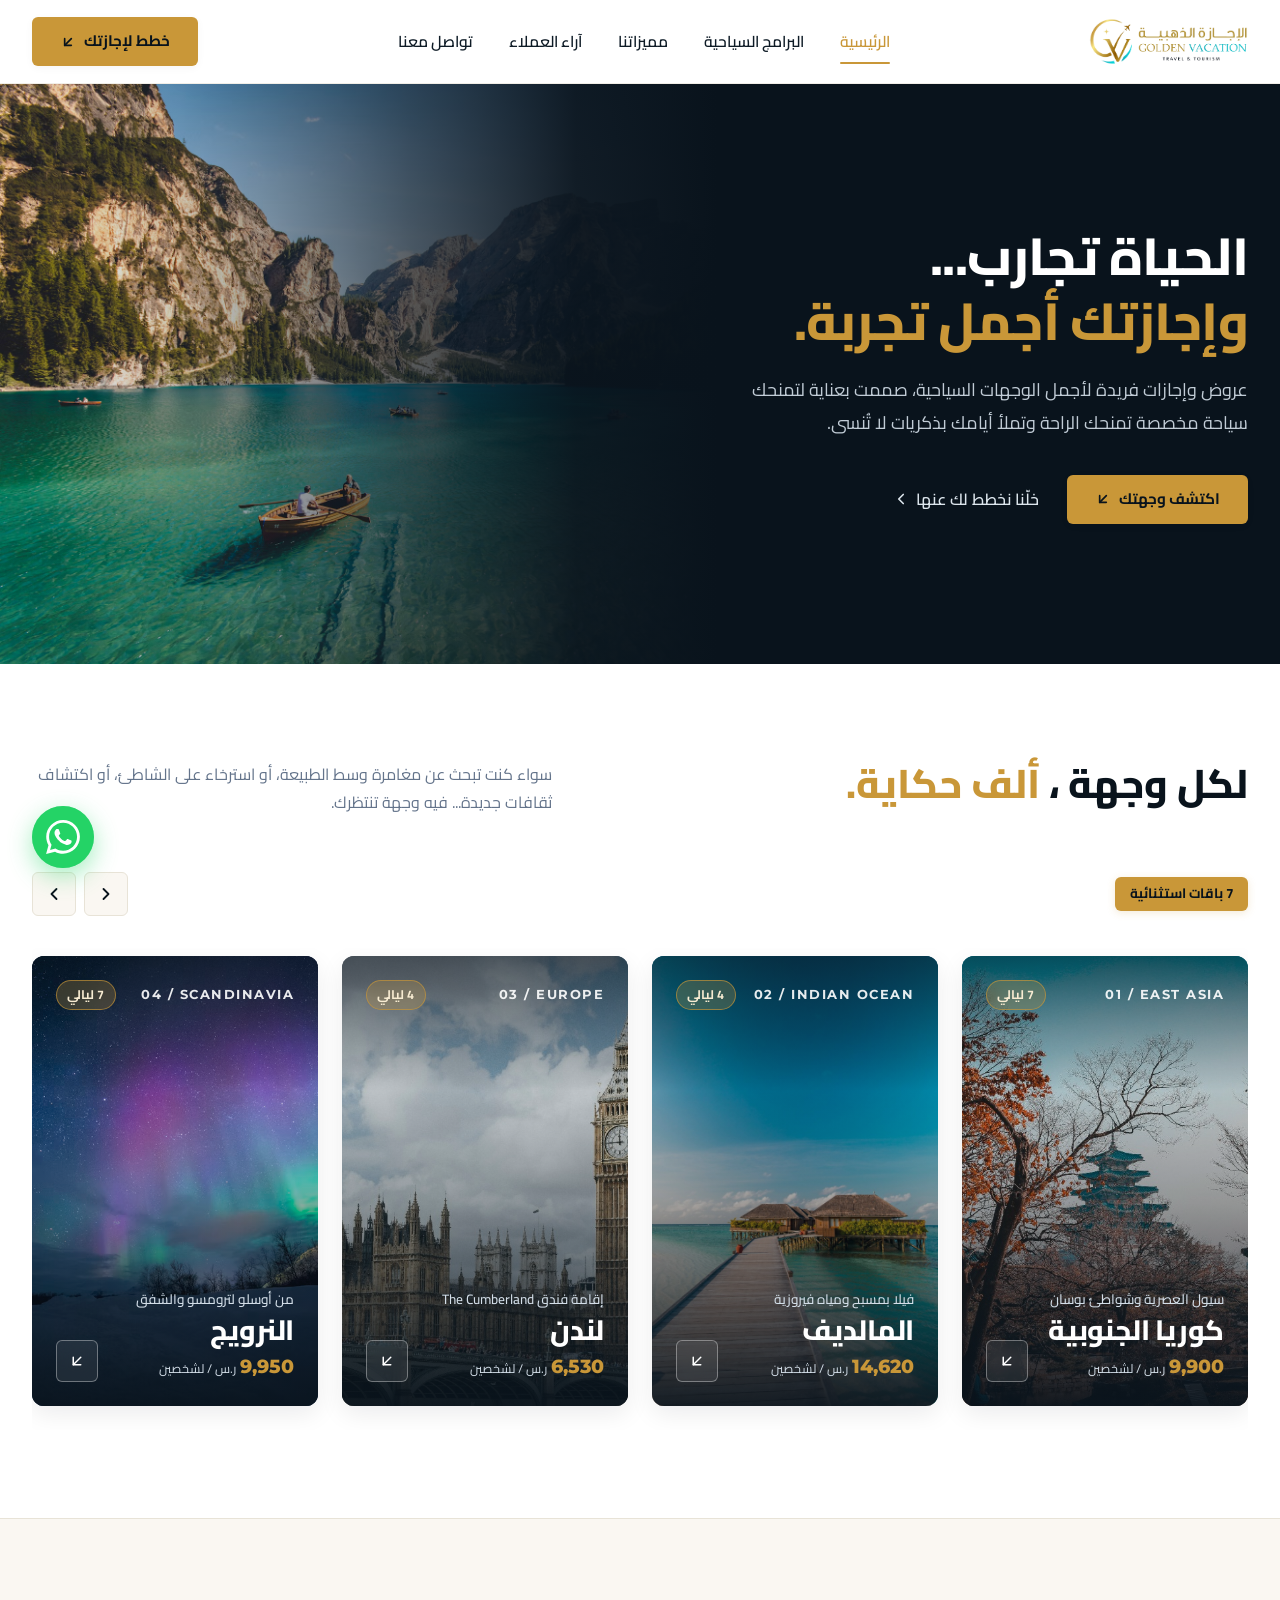
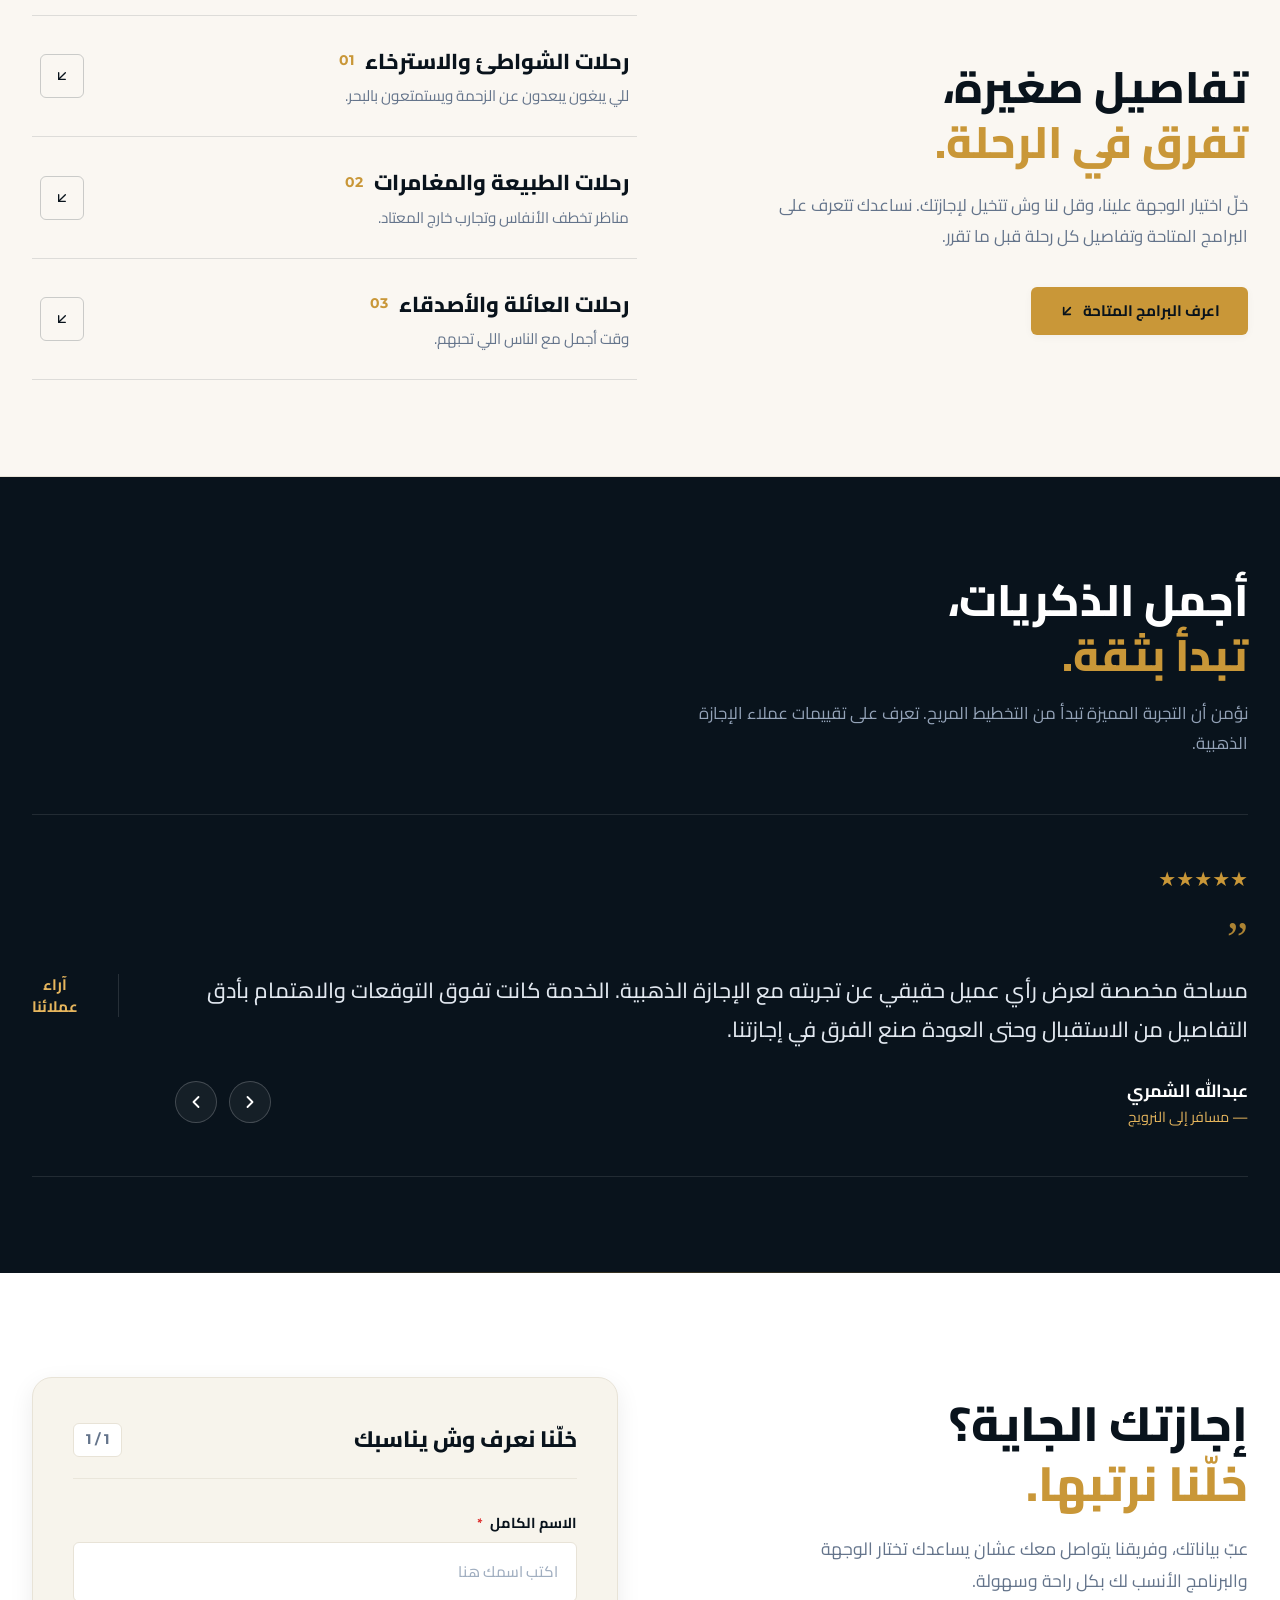
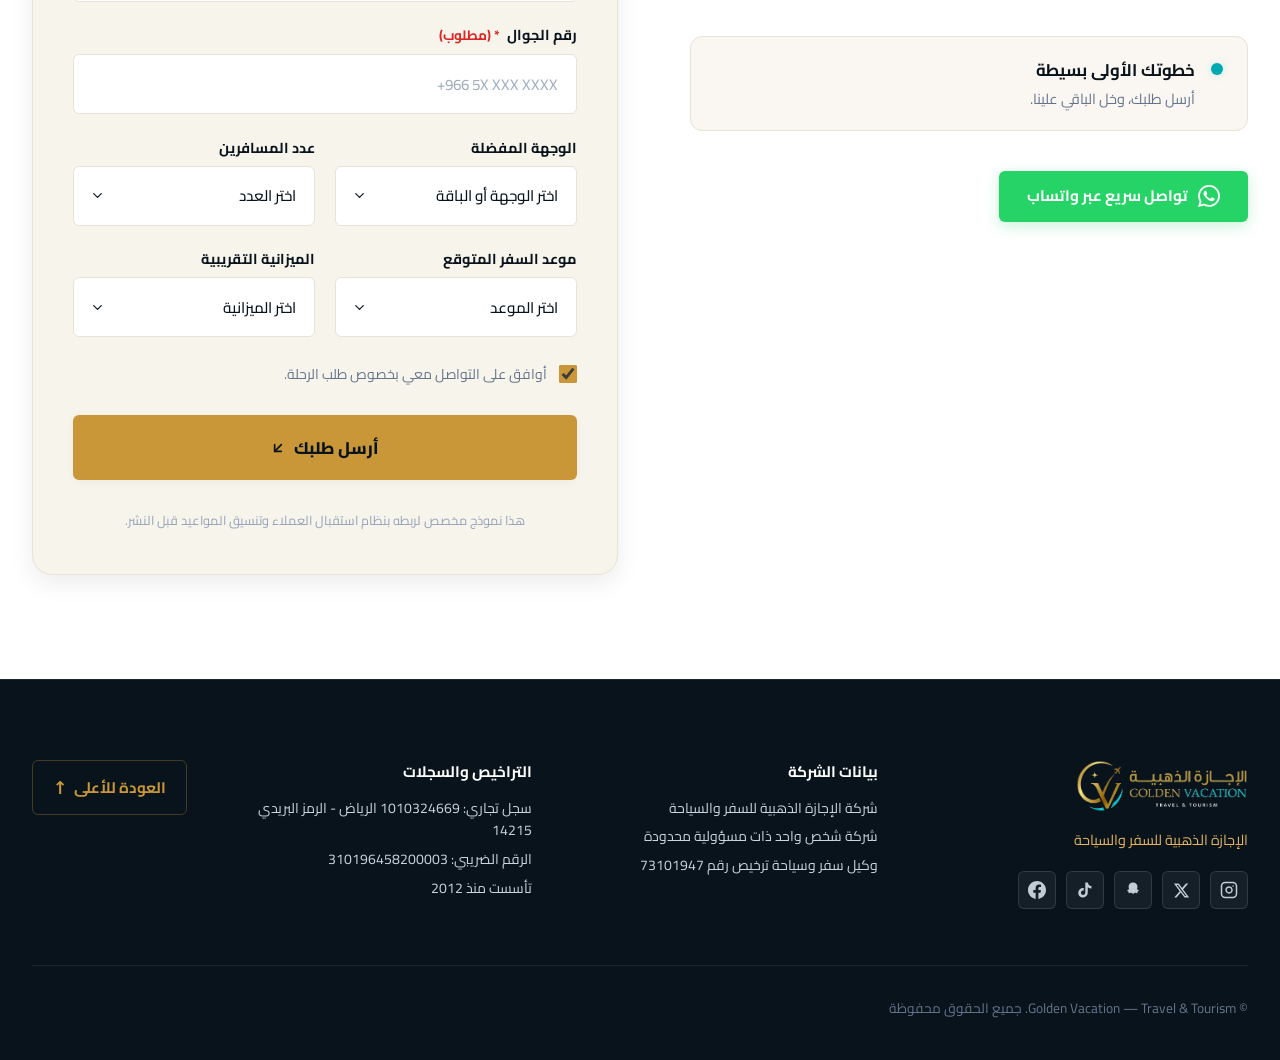
==== commit 594eaebe: "feat: configure dedicated Google {G2} and Snapchat {S2} landing pages and enhance traffic detection" ====
--- a/index.html
+++ b/index.html
@@ -1,832 +1,1443 @@
-<!DOCTYPE html>
+<!doctype html>
 <html lang="ar" dir="rtl">
-<head>
-  <meta charset="UTF-8">
-  <meta name="viewport" content="width=device-width, initial-scale=1.0">
-  <title>الإجازة الذهبية | Golden Vacation — الحياة تجارب وإجازتك أجمل تجربة</title>
-  <meta name="description" content="عروض وإجازات فريدة لأجمل الوجهات السياحية، صممت بعناية لتمنحك سياحة مخصصة تمنحك الراحة وتملأ أيامك بذكريات لا تُنسى.">
-  
-  <!-- Favicon -->
-  <link rel="icon" type="image/svg+xml" href="assets/logo.svg">
-  
-  <!-- Google Fonts: Cairo & Montserrat -->
-  <link rel="preconnect" href="https://fonts.googleapis.com">
-  <link rel="preconnect" href="https://fonts.gstatic.com" crossorigin>
-  <link href="https://fonts.googleapis.com/css2?family=Cairo:wght@400;500;600;700;800;900&family=Montserrat:wght@500;600;700;800&display=swap" rel="stylesheet">
-  
-  <!-- Stylesheet -->
-  <link rel="stylesheet" href="styles.css?v=4.0">
-</head>
-<body>
-
-  <!-- ========================================================================
+  <head>
+    <meta charset="UTF-8" />
+    <meta name="viewport" content="width=device-width, initial-scale=1.0" />
+    <title>
+      الإجازة الذهبية | Golden Vacation — الحياة تجارب وإجازتك أجمل تجربة
+    </title>
+    <meta
+      name="description"
+      content="عروض وإجازات فريدة لأجمل الوجهات السياحية، صممت بعناية لتمنحك سياحة مخصصة تمنحك الراحة وتملأ أيامك بذكريات لا تُنسى."
+    />
+
+    <!-- Favicon -->
+    <link rel="icon" type="image/svg+xml" href="assets/logo.svg" />
+
+    <!-- Google Fonts: Cairo & Montserrat -->
+    <link rel="preconnect" href="https://fonts.googleapis.com" />
+    <link rel="preconnect" href="https://fonts.gstatic.com" crossorigin />
+    <link
+      href="https://fonts.googleapis.com/css2?family=Cairo:wght@400;500;600;700;800;900&family=Montserrat:wght@500;600;700;800&display=swap"
+      rel="stylesheet"
+    />
+
+    <!-- Stylesheet -->
+    <link rel="stylesheet" href="styles.css?v=4.0" />
+  </head>
+  <body>
+    <!-- ========================================================================
        Header / Navbar
        ======================================================================== -->
-  <header class="site-header">
-    <div class="container nav-container">
-      
-      <!-- Right: Brand Logo -->
-      <a href="#hero" class="brand-link" aria-label="الإجازة الذهبية الرئيسية">
-        <img src="assets/logo_original.png" alt="شعار الإجازة الذهبية Golden Vacation" class="brand-logo-img">
-      </a>
-
-      <!-- Center: Navigation Links -->
-      <nav aria-label="القائمة الرئيسية">
-        <ul class="nav-menu" id="navMenu">
-          <li><a href="#hero" class="nav-link active">الرئيسية</a></li>
-          <li><a href="#destinations" class="nav-link">البرامج السياحية</a></li>
-          <li><a href="#features" class="nav-link">مميزاتنا</a></li>
-          <li><a href="#testimonials" class="nav-link">آراء العملاء</a></li>
-          <li><a href="#booking" class="nav-link">تواصل معنا</a></li>
-        </ul>
-      </nav>
-
-      <!-- Left: CTA Action Button & Mobile Toggle -->
-      <div class="nav-actions">
-        <a href="#booking" class="btn-primary">
-          <span>خطط لإجازتك</span>
-          <svg class="arrow-icon" viewBox="0 0 24 24" fill="none" stroke="currentColor" stroke-width="2.5" stroke-linecap="round" stroke-linejoin="round">
-            <line x1="17" y1="7" x2="7" y2="17"></line>
-            <polyline points="17 17 7 17 7 7"></polyline>
-          </svg>
+    <header class="site-header">
+      <div class="container nav-container">
+        <!-- Right: Brand Logo -->
+        <a
+          href="#hero"
+          class="brand-link"
+          aria-label="الإجازة الذهبية الرئيسية"
+        >
+          <img
+            src="assets/logo_original.png"
+            alt="شعار الإجازة الذهبية Golden Vacation"
+            class="brand-logo-img"
+          />
         </a>
 
-        <button class="mobile-toggle" id="mobileToggle" aria-label="فتح القائمة" aria-expanded="false">
-          <span></span>
-          <span></span>
-          <span></span>
-        </button>
-      </div>
-
-    </div>
-  </header>
-
-  <!-- ========================================================================
-       Hero Section
-       ======================================================================== -->
-  <section class="hero-section" id="hero">
-    <div class="hero-bg-container">
-      <img src="assets/images/hero_original.png" alt="بحيرة جبلية ساحرة مع قارب تجديف" class="hero-bg-image">
-      <div class="hero-gradient-overlay"></div>
-    </div>
-
-    <div class="container hero-container">
-      <div class="hero-content">
-        <h1 class="hero-title">
-          <span class="title-white">الحياة تجارب...</span>
-          <span class="title-gold">وإجازتك أجمل تجربة.</span>
-        </h1>
-        <p class="hero-subtitle">
-          عروض وإجازات فريدة لأجمل الوجهات السياحية، صممت بعناية لتمنحك سياحة مخصصة تمنحك الراحة وتملأ أيامك بذكريات لا تُنسى.
-        </p>
-
-        <div class="hero-cta-group">
-          <a href="#destinations" class="btn-primary">
-            <span>اكتشف وجهتك</span>
-            <svg class="arrow-icon" viewBox="0 0 24 24" fill="none" stroke="currentColor" stroke-width="2.5" stroke-linecap="round" stroke-linejoin="round">
+        <!-- Center: Navigation Links -->
+        <nav aria-label="القائمة الرئيسية">
+          <ul class="nav-menu" id="navMenu">
+            <li><a href="#hero" class="nav-link active">الرئيسية</a></li>
+            <li>
+              <a href="#destinations" class="nav-link">البرامج السياحية</a>
+            </li>
+            <li><a href="#features" class="nav-link">مميزاتنا</a></li>
+            <li><a href="#testimonials" class="nav-link">آراء العملاء</a></li>
+            <li><a href="#booking" class="nav-link">تواصل معنا</a></li>
+          </ul>
+        </nav>
+
+        <!-- Left: CTA Action Button & Mobile Toggle -->
+        <div class="nav-actions">
+          <a href="#booking" class="btn-primary">
+            <span>خطط لإجازتك</span>
+            <svg
+              class="arrow-icon"
+              viewBox="0 0 24 24"
+              fill="none"
+              stroke="currentColor"
+              stroke-width="2.5"
+              stroke-linecap="round"
+              stroke-linejoin="round"
+            >
               <line x1="17" y1="7" x2="7" y2="17"></line>
               <polyline points="17 17 7 17 7 7"></polyline>
             </svg>
           </a>
 
-          <a href="#booking" class="hero-link-secondary">
-            <span>خلّنا نخطط لك عنها</span>
-            <svg width="18" height="18" viewBox="0 0 24 24" fill="none" stroke="currentColor" stroke-width="2.2" stroke-linecap="round" stroke-linejoin="round">
-              <polyline points="15 18 9 12 15 6"></polyline>
+          <button
+            class="mobile-toggle"
+            id="mobileToggle"
+            aria-label="فتح القائمة"
+            aria-expanded="false"
+          >
+            <span></span>
+            <span></span>
+            <span></span>
+          </button>
+        </div>
+      </div>
+    </header>
+
+    <!-- ========================================================================
+       Hero Section
+       ======================================================================== -->
+    <section class="hero-section" id="hero">
+      <div class="hero-bg-container">
+        <img
+          src="assets/images/hero_original.png"
+          alt="بحيرة جبلية ساحرة مع قارب تجديف"
+          class="hero-bg-image"
+        />
+        <div class="hero-gradient-overlay"></div>
+      </div>
+
+      <div class="container hero-container">
+        <div class="hero-content">
+          <h1 class="hero-title">
+            <span class="title-white">الحياة تجارب...</span>
+            <span class="title-gold">وإجازتك أجمل تجربة.</span>
+          </h1>
+          <p class="hero-subtitle">
+            عروض وإجازات فريدة لأجمل الوجهات السياحية، صممت بعناية لتمنحك سياحة
+            مخصصة تمنحك الراحة وتملأ أيامك بذكريات لا تُنسى.
+          </p>
+
+          <div class="hero-cta-group">
+            <a href="#destinations" class="btn-primary">
+              <span>اكتشف وجهتك</span>
+              <svg
+                class="arrow-icon"
+                viewBox="0 0 24 24"
+                fill="none"
+                stroke="currentColor"
+                stroke-width="2.5"
+                stroke-linecap="round"
+                stroke-linejoin="round"
+              >
+                <line x1="17" y1="7" x2="7" y2="17"></line>
+                <polyline points="17 17 7 17 7 7"></polyline>
+              </svg>
+            </a>
+
+            <a href="#booking" class="hero-link-secondary">
+              <span>خلّنا نخطط لك عنها</span>
+              <svg
+                width="18"
+                height="18"
+                viewBox="0 0 24 24"
+                fill="none"
+                stroke="currentColor"
+                stroke-width="2.2"
+                stroke-linecap="round"
+                stroke-linejoin="round"
+              >
+                <polyline points="15 18 9 12 15 6"></polyline>
+              </svg>
+            </a>
+          </div>
+        </div>
+      </div>
+    </section>
+
+    <!-- ========================================================================
+       Destinations Section ("لكل وجهة ، ألف حكاية.")
+       ======================================================================== -->
+    <section class="destinations-section" id="destinations">
+      <div class="container">
+        <!-- Section Header -->
+        <div class="section-header-row">
+          <div class="section-title-wrap">
+            <h2 class="section-heading">
+              لكل وجهة ، <span class="gold-highlight">ألف حكاية.</span>
+            </h2>
+          </div>
+
+          <div class="section-desc-wrap">
+            <p class="section-subtext">
+              سواء كنت تبحث عن مغامرة وسط الطبيعة، أو استرخاء على الشاطئ، أو
+              اكتشاف ثقافات جديدة... فيه وجهة تنتظرك.
+            </p>
+          </div>
+        </div>
+
+        <!-- Slider Controls & Mouse Swipe Hint -->
+        <div class="destinations-toolbar">
+          <div class="dest-swipe-hint">
+            <span class="swipe-badge">7 باقات استثنائية</span>
+            <!-- <span class="swipe-text">
+              <svg
+                width="18"
+                height="18"
+                viewBox="0 0 24 24"
+                fill="none"
+                stroke="currentColor"
+                stroke-width="2"
+                stroke-linecap="round"
+                stroke-linejoin="round"
+              >
+                <polyline points="17 11 12 6 7 11"></polyline>
+                <polyline points="17 18 12 13 7 18"></polyline>
+              </svg>
+            </span> -->
+          </div>
+
+          <div class="dest-slider-arrows">
+            <button
+              class="slider-arrow-btn prev"
+              id="destPrevBtn"
+              aria-label="الباقة السابقة"
+              title="السابق"
+            >
+              <svg
+                width="20"
+                height="20"
+                viewBox="0 0 24 24"
+                fill="none"
+                stroke="currentColor"
+                stroke-width="2.2"
+                stroke-linecap="round"
+                stroke-linejoin="round"
+              >
+                <polyline points="9 18 15 12 9 6"></polyline>
+              </svg>
+            </button>
+            <button
+              class="slider-arrow-btn next"
+              id="destNextBtn"
+              aria-label="الباقة التالية"
+              title="التالي"
+            >
+              <svg
+                width="20"
+                height="20"
+                viewBox="0 0 24 24"
+                fill="none"
+                stroke="currentColor"
+                stroke-width="2.2"
+                stroke-linecap="round"
+                stroke-linejoin="round"
+              >
+                <polyline points="15 18 9 12 15 6"></polyline>
+              </svg>
+            </button>
+          </div>
+        </div>
+
+        <!-- 7 Destination Packages Carousel Grid (RTL) -->
+        <div class="destinations-grid" id="destinationsGrid">
+          <!-- Package 1: South Korea (كوريا الجنوبية) -->
+          <article
+            class="destination-card"
+            data-destination="korea"
+            data-category="asia"
+            tabindex="0"
+            role="button"
+            aria-label="تفاصيل باقة كوريا الجنوبية"
+          >
+            <div class="card-img-wrapper">
+              <img
+                src="assets/images/dest_korea_original.jpg"
+                alt="كوريا الجنوبية — سيول وبوسان"
+                class="card-img"
+                loading="lazy"
+              />
+            </div>
+            <div class="card-overlay"></div>
+            <div class="card-content">
+              <div class="card-top-row">
+                <div class="card-tag">01 / EAST ASIA</div>
+                <div class="card-duration-badge">7 ليالي</div>
+              </div>
+              <div class="card-footer-info">
+                <div class="card-text-block">
+                  <div class="card-subtitle">سيول العصرية وشواطئ بوسان</div>
+                  <h3 class="card-title">كوريا الجنوبية</h3>
+                  <div class="card-price-tag">
+                    <span class="price-num">9,900</span>
+                    <span class="price-curr">ر.س / لشخصين</span>
+                  </div>
+                </div>
+                <div
+                  class="card-action-btn"
+                  aria-hidden="true"
+                  title="عرض التفاصيل"
+                >
+                  <svg
+                    width="18"
+                    height="18"
+                    viewBox="0 0 24 24"
+                    fill="none"
+                    stroke="currentColor"
+                    stroke-width="2"
+                    stroke-linecap="round"
+                    stroke-linejoin="round"
+                  >
+                    <line x1="17" y1="7" x2="7" y2="17"></line>
+                    <polyline points="17 17 7 17 7 7"></polyline>
+                  </svg>
+                </div>
+              </div>
+            </div>
+          </article>
+
+          <!-- Package 2: Maldives (المالديف) -->
+          <article
+            class="destination-card"
+            data-destination="maldives"
+            data-category="islands honeymoon"
+            tabindex="0"
+            role="button"
+            aria-label="تفاصيل باقة المالديف"
+          >
+            <div class="card-img-wrapper">
+              <img
+                src="assets/images/dest_maldives_original.jpg"
+                alt="فيلا بمسبح خاص في المالديف"
+                class="card-img"
+                loading="lazy"
+              />
+            </div>
+            <div class="card-overlay"></div>
+            <div class="card-content">
+              <div class="card-top-row">
+                <div class="card-tag">02 / INDIAN OCEAN</div>
+                <div class="card-duration-badge">4 ليالي</div>
+              </div>
+              <div class="card-footer-info">
+                <div class="card-text-block">
+                  <div class="card-subtitle">فيلا بمسبح ومياه فيروزية</div>
+                  <h3 class="card-title">المالديف</h3>
+                  <div class="card-price-tag">
+                    <span class="price-num">14,620</span>
+                    <span class="price-curr">ر.س / لشخصين</span>
+                  </div>
+                </div>
+                <div
+                  class="card-action-btn"
+                  aria-hidden="true"
+                  title="عرض التفاصيل"
+                >
+                  <svg
+                    width="18"
+                    height="18"
+                    viewBox="0 0 24 24"
+                    fill="none"
+                    stroke="currentColor"
+                    stroke-width="2"
+                    stroke-linecap="round"
+                    stroke-linejoin="round"
+                  >
+                    <line x1="17" y1="7" x2="7" y2="17"></line>
+                    <polyline points="17 17 7 17 7 7"></polyline>
+                  </svg>
+                </div>
+              </div>
+            </div>
+          </article>
+
+          <!-- Package 3: London (لندن) -->
+          <article
+            class="destination-card"
+            data-destination="london"
+            data-category="europe"
+            tabindex="0"
+            role="button"
+            aria-label="تفاصيل باقة لندن"
+          >
+            <div class="card-img-wrapper">
+              <img
+                src="assets/images/dest_london_original.jpg"
+                alt="معالم لندن وساعة بيج بن"
+                class="card-img"
+                loading="lazy"
+              />
+            </div>
+            <div class="card-overlay"></div>
+            <div class="card-content">
+              <div class="card-top-row">
+                <div class="card-tag">03 / EUROPE</div>
+                <div class="card-duration-badge">4 ليالي</div>
+              </div>
+              <div class="card-footer-info">
+                <div class="card-text-block">
+                  <div class="card-subtitle">إقامة فندق The Cumberland</div>
+                  <h3 class="card-title">لندن</h3>
+                  <div class="card-price-tag">
+                    <span class="price-num">6,530</span>
+                    <span class="price-curr">ر.س / لشخصين</span>
+                  </div>
+                </div>
+                <div
+                  class="card-action-btn"
+                  aria-hidden="true"
+                  title="عرض التفاصيل"
+                >
+                  <svg
+                    width="18"
+                    height="18"
+                    viewBox="0 0 24 24"
+                    fill="none"
+                    stroke="currentColor"
+                    stroke-width="2"
+                    stroke-linecap="round"
+                    stroke-linejoin="round"
+                  >
+                    <line x1="17" y1="7" x2="7" y2="17"></line>
+                    <polyline points="17 17 7 17 7 7"></polyline>
+                  </svg>
+                </div>
+              </div>
+            </div>
+          </article>
+
+          <!-- Package 4: Norway (النرويج) -->
+          <article
+            class="destination-card"
+            data-destination="norway"
+            data-category="europe"
+            tabindex="0"
+            role="button"
+            aria-label="تفاصيل رحلة النرويج"
+          >
+            <div class="card-img-wrapper">
+              <img
+                src="assets/images/dest_norway_original.png"
+                alt="أضواء الشفق القطبي في النرويج"
+                class="card-img"
+                loading="lazy"
+              />
+            </div>
+            <div class="card-overlay"></div>
+            <div class="card-content">
+              <div class="card-top-row">
+                <div class="card-tag">04 / SCANDINAVIA</div>
+                <div class="card-duration-badge">7 ليالي</div>
+              </div>
+              <div class="card-footer-info">
+                <div class="card-text-block">
+                  <div class="card-subtitle">من أوسلو لترومسو والشفق</div>
+                  <h3 class="card-title">النرويج</h3>
+                  <div class="card-price-tag">
+                    <span class="price-num">9,950</span>
+                    <span class="price-curr">ر.س / لشخصين</span>
+                  </div>
+                </div>
+                <div
+                  class="card-action-btn"
+                  aria-hidden="true"
+                  title="عرض التفاصيل"
+                >
+                  <svg
+                    width="18"
+                    height="18"
+                    viewBox="0 0 24 24"
+                    fill="none"
+                    stroke="currentColor"
+                    stroke-width="2"
+                    stroke-linecap="round"
+                    stroke-linejoin="round"
+                  >
+                    <line x1="17" y1="7" x2="7" y2="17"></line>
+                    <polyline points="17 17 7 17 7 7"></polyline>
+                  </svg>
+                </div>
+              </div>
+            </div>
+          </article>
+
+          <!-- Package 5: Thailand (تايلاند — شهر عسل) -->
+          <article
+            class="destination-card"
+            data-destination="thailand"
+            data-category="asia honeymoon"
+            tabindex="0"
+            role="button"
+            aria-label="تفاصيل باقة تايلاند شهر عسل"
+          >
+            <div class="card-img-wrapper">
+              <img
+                src="assets/images/dest_thailand_original.png"
+                alt="بانكوك وبوكيت في تايلاند"
+                class="card-img"
+                loading="lazy"
+              />
+            </div>
+            <div class="card-overlay"></div>
+            <div class="card-content">
+              <div class="card-top-row">
+                <div class="card-tag">05 / HONEYMOON</div>
+                <div class="card-duration-badge">شهر عسل - 8 ليالي</div>
+              </div>
+              <div class="card-footer-info">
+                <div class="card-text-block">
+                  <div class="card-subtitle">بانكوك وبوكيت وفيلا بمسبح</div>
+                  <h3 class="card-title">تايلاند</h3>
+                  <div class="card-price-tag">
+                    <span class="price-num">6,180</span>
+                    <span class="price-curr">ر.س / لشخصين</span>
+                  </div>
+                </div>
+                <div
+                  class="card-action-btn"
+                  aria-hidden="true"
+                  title="عرض التفاصيل"
+                >
+                  <svg
+                    width="18"
+                    height="18"
+                    viewBox="0 0 24 24"
+                    fill="none"
+                    stroke="currentColor"
+                    stroke-width="2"
+                    stroke-linecap="round"
+                    stroke-linejoin="round"
+                  >
+                    <line x1="17" y1="7" x2="7" y2="17"></line>
+                    <polyline points="17 17 7 17 7 7"></polyline>
+                  </svg>
+                </div>
+              </div>
+            </div>
+          </article>
+
+          <!-- Package 6: Georgia (جورجيا) -->
+          <article
+            class="destination-card"
+            data-destination="georgia"
+            data-category="europe"
+            tabindex="0"
+            role="button"
+            aria-label="تفاصيل رحلة جورجيا"
+          >
+            <div class="card-img-wrapper">
+              <img
+                src="assets/images/dest_georgia_original.png"
+                alt="مدينة تبليسي وجبال جورجيا"
+                class="card-img"
+                loading="lazy"
+              />
+            </div>
+            <div class="card-overlay"></div>
+            <div class="card-content">
+              <div class="card-top-row">
+                <div class="card-tag">06 / CAUCASUS</div>
+                <div class="card-duration-badge">7 ليالي</div>
+              </div>
+              <div class="card-footer-info">
+                <div class="card-text-block">
+                  <div class="card-subtitle">تبليسي وباكورياني وسحر باتومي</div>
+                  <h3 class="card-title">جورجيا</h3>
+                  <div class="card-price-tag">
+                    <span class="price-num">3,650</span>
+                    <span class="price-curr">ر.س / لشخصين</span>
+                  </div>
+                </div>
+                <div
+                  class="card-action-btn"
+                  aria-hidden="true"
+                  title="عرض التفاصيل"
+                >
+                  <svg
+                    width="18"
+                    height="18"
+                    viewBox="0 0 24 24"
+                    fill="none"
+                    stroke="currentColor"
+                    stroke-width="2"
+                    stroke-linecap="round"
+                    stroke-linejoin="round"
+                  >
+                    <line x1="17" y1="7" x2="7" y2="17"></line>
+                    <polyline points="17 17 7 17 7 7"></polyline>
+                  </svg>
+                </div>
+              </div>
+            </div>
+          </article>
+
+          <!-- Package 7: Mauritius (موريشيوس) -->
+          <article
+            class="destination-card"
+            data-destination="mauritius"
+            data-category="islands"
+            tabindex="0"
+            role="button"
+            aria-label="تفاصيل رحلة موريشيوس"
+          >
+            <div class="card-img-wrapper">
+              <img
+                src="assets/images/dest_mauritius_original.png"
+                alt="منتجعات موريشيوس الفاخرة والمحيط"
+                class="card-img"
+                loading="lazy"
+              />
+            </div>
+            <div class="card-overlay"></div>
+            <div class="card-content">
+              <div class="card-top-row">
+                <div class="card-tag">07 / INDIAN OCEAN</div>
+                <div class="card-duration-badge">5 ليالي</div>
+              </div>
+              <div class="card-footer-info">
+                <div class="card-text-block">
+                  <div class="card-subtitle">جناح بإطلالة محيط وجولات خاصة</div>
+                  <h3 class="card-title">موريشيوس</h3>
+                  <div class="card-price-tag">
+                    <span class="price-num">11,650</span>
+                    <span class="price-curr">ر.س / لشخصين</span>
+                  </div>
+                </div>
+                <div
+                  class="card-action-btn"
+                  aria-hidden="true"
+                  title="عرض التفاصيل"
+                >
+                  <svg
+                    width="18"
+                    height="18"
+                    viewBox="0 0 24 24"
+                    fill="none"
+                    stroke="currentColor"
+                    stroke-width="2"
+                    stroke-linecap="round"
+                    stroke-linejoin="round"
+                  >
+                    <line x1="17" y1="7" x2="7" y2="17"></line>
+                    <polyline points="17 17 7 17 7 7"></polyline>
+                  </svg>
+                </div>
+              </div>
+            </div>
+          </article>
+        </div>
+      </div>
+    </section>
+
+    <!-- ========================================================================
+       Features Section ("تفاصيل صغيرة، تفرق في الرحلة.")
+       ======================================================================== -->
+    <section class="features-section" id="features">
+      <div class="container features-layout">
+        <!-- Right Column: Heading & Description -->
+        <div class="features-text-col">
+          <h2 class="features-heading">
+            <span class="line-dark">تفاصيل صغيرة،</span>
+            <span class="line-gold">تفرق في الرحلة.</span>
+          </h2>
+          <p class="features-desc">
+            خلّ اختيار الوجهة علينا، وقل لنا وش تتخيل لإجازتك. نساعدك تتعرف على
+            البرامج المتاحة وتفاصيل كل رحلة قبل ما تقرر.
+          </p>
+          <a href="#booking" class="btn-primary">
+            <span>اعرف البرامج المتاحة</span>
+            <svg
+              class="arrow-icon"
+              viewBox="0 0 24 24"
+              fill="none"
+              stroke="currentColor"
+              stroke-width="2.5"
+              stroke-linecap="round"
+              stroke-linejoin="round"
+            >
+              <line x1="17" y1="7" x2="7" y2="17"></line>
+              <polyline points="17 17 7 17 7 7"></polyline>
             </svg>
           </a>
         </div>
+
+        <!-- Left Column: 3 Feature Rows -->
+        <div class="features-list">
+          <!-- Feature 1 -->
+          <div
+            class="feature-item-card"
+            onclick="
+              document
+                .getElementById('booking')
+                .scrollIntoView({ behavior: 'smooth' })
+            "
+          >
+            <div class="feature-info">
+              <div class="feature-header-line">
+                <h3 class="feature-name">رحلات الشواطئ والاسترخاء</h3>
+                <span class="feature-num">01</span>
+              </div>
+              <p class="feature-summary">
+                للي يبغون يبعدون عن الزحمة ويستمتعون بالبحر.
+              </p>
+            </div>
+            <div class="feature-arrow-btn" aria-hidden="true">
+              <svg
+                width="16"
+                height="16"
+                viewBox="0 0 24 24"
+                fill="none"
+                stroke="currentColor"
+                stroke-width="2"
+                stroke-linecap="round"
+                stroke-linejoin="round"
+              >
+                <line x1="17" y1="7" x2="7" y2="17"></line>
+                <polyline points="17 17 7 17 7 7"></polyline>
+              </svg>
+            </div>
+          </div>
+
+          <!-- Feature 2 -->
+          <div
+            class="feature-item-card"
+            onclick="
+              document
+                .getElementById('booking')
+                .scrollIntoView({ behavior: 'smooth' })
+            "
+          >
+            <div class="feature-info">
+              <div class="feature-header-line">
+                <h3 class="feature-name">رحلات الطبيعة والمغامرات</h3>
+                <span class="feature-num">02</span>
+              </div>
+              <p class="feature-summary">
+                مناظر تخطف الأنفاس وتجارب خارج المعتاد.
+              </p>
+            </div>
+            <div class="feature-arrow-btn" aria-hidden="true">
+              <svg
+                width="16"
+                height="16"
+                viewBox="0 0 24 24"
+                fill="none"
+                stroke="currentColor"
+                stroke-width="2"
+                stroke-linecap="round"
+                stroke-linejoin="round"
+              >
+                <line x1="17" y1="7" x2="7" y2="17"></line>
+                <polyline points="17 17 7 17 7 7"></polyline>
+              </svg>
+            </div>
+          </div>
+
+          <!-- Feature 3 -->
+          <div
+            class="feature-item-card"
+            onclick="
+              document
+                .getElementById('booking')
+                .scrollIntoView({ behavior: 'smooth' })
+            "
+          >
+            <div class="feature-info">
+              <div class="feature-header-line">
+                <h3 class="feature-name">رحلات العائلة والأصدقاء</h3>
+                <span class="feature-num">03</span>
+              </div>
+              <p class="feature-summary">وقت أجمل مع الناس اللي تحبهم.</p>
+            </div>
+            <div class="feature-arrow-btn" aria-hidden="true">
+              <svg
+                width="16"
+                height="16"
+                viewBox="0 0 24 24"
+                fill="none"
+                stroke="currentColor"
+                stroke-width="2"
+                stroke-linecap="round"
+                stroke-linejoin="round"
+              >
+                <line x1="17" y1="7" x2="7" y2="17"></line>
+                <polyline points="17 17 7 17 7 7"></polyline>
+              </svg>
+            </div>
+          </div>
+        </div>
       </div>
-    </div>
-  </section>
-
-  <!-- ========================================================================
-       Destinations Section ("لكل وجهة ، ألف حكاية.")
+    </section>
+
+    <!-- ========================================================================
+       Testimonials Section ("أجمل الذكريات، تبدأ بثقة.")
        ======================================================================== -->
-  <section class="destinations-section" id="destinations">
-    <div class="container">
-      
-      <!-- Section Header -->
-      <div class="section-header-row">
-        <div class="section-title-wrap">
-          <h2 class="section-heading">
-            لكل وجهة ، <span class="gold-highlight">ألف حكاية.</span>
+    <section class="testimonials-section" id="testimonials">
+      <div class="container">
+        <!-- Section Header -->
+        <div class="testimonials-header">
+          <h2 class="testimonials-heading">
+            <span class="line-white">أجمل الذكريات،</span>
+            <span class="line-gold">تبدأ بثقة.</span>
           </h2>
-        </div>
-
-        <div class="section-desc-wrap">
-          <p class="section-subtext">
-            سواء كنت تبحث عن مغامرة وسط الطبيعة، أو استرخاء على الشاطئ، أو اكتشاف ثقافات جديدة... فيه وجهة تنتظرك.
+          <p class="testimonials-subtext">
+            نؤمن أن التجربة المميزة تبدأ من التخطيط المريح. تعرف على تقييمات
+            عملاء الإجازة الذهبية.
           </p>
         </div>
+
+        <!-- Testimonial Carousel Card -->
+        <div class="testimonial-card-main">
+          <!-- Right Main Body -->
+          <div class="testimonial-body">
+            <div class="stars-row" aria-label="تقييم 5 نجوم">★★★★★</div>
+            <div class="quote-icon-decor">”</div>
+            <p class="testimonial-quote-text" id="testimonialQuote">
+              مساحة مخصصة لعرض رأي عميل حقيقي عن تجربته مع الإجازة الذهبية.
+              الخدمة كانت تفوق التوقعات والاهتمام بأدق التفاصيل من الاستقبال
+              وحتى العودة صنع الفرق في إجازتنا.
+            </p>
+
+            <div class="author-row">
+              <div class="author-info">
+                <div class="author-name" id="authorName">عبدالله الشمري</div>
+                <div class="author-destination" id="authorDest">
+                  — مسافر إلى النرويج
+                </div>
+              </div>
+
+              <!-- Navigation Controls -->
+              <div class="carousel-nav-btns">
+                <button
+                  class="nav-circle-btn"
+                  id="prevTestimonial"
+                  aria-label="الرأي السابق"
+                >
+                  <svg
+                    width="20"
+                    height="20"
+                    viewBox="0 0 24 24"
+                    fill="none"
+                    stroke="currentColor"
+                    stroke-width="2.2"
+                    stroke-linecap="round"
+                    stroke-linejoin="round"
+                  >
+                    <polyline points="9 18 15 12 9 6"></polyline>
+                  </svg>
+                </button>
+                <button
+                  class="nav-circle-btn"
+                  id="nextTestimonial"
+                  aria-label="الرأي التالي"
+                >
+                  <svg
+                    width="20"
+                    height="20"
+                    viewBox="0 0 24 24"
+                    fill="none"
+                    stroke="currentColor"
+                    stroke-width="2.2"
+                    stroke-linecap="round"
+                    stroke-linejoin="round"
+                  >
+                    <polyline points="15 18 9 12 15 6"></polyline>
+                  </svg>
+                </button>
+              </div>
+            </div>
+          </div>
+
+          <!-- Left Side Label -->
+          <div class="testimonial-side-label">
+            <span>آراء</span>
+            <span>عملائنا</span>
+          </div>
+        </div>
       </div>
-
-      <!-- Slider Controls & Mouse Swipe Hint -->
-      <div class="destinations-toolbar">
-        <div class="dest-swipe-hint">
-          <span class="swipe-badge">7 باقات استثنائية</span>
-          <span class="swipe-text">
-            <svg width="18" height="18" viewBox="0 0 24 24" fill="none" stroke="currentColor" stroke-width="2" stroke-linecap="round" stroke-linejoin="round">
-              <polyline points="17 11 12 6 7 11"></polyline>
-              <polyline points="17 18 12 13 7 18"></polyline>
+    </section>
+
+    <!-- ========================================================================
+       Booking & Consultation Section ("إجازتك الجاية؟ خلّنا نرتبها.")
+       ======================================================================== -->
+    <section class="booking-section" id="booking">
+      <div class="container booking-layout">
+        <!-- Right Column: Heading & WhatsApp CTA -->
+        <div class="booking-text-col">
+          <h2 class="booking-heading">
+            <span class="line-dark">إجازتك الجاية؟</span>
+            <span class="line-gold">خلّنا نرتبها.</span>
+          </h2>
+          <p class="booking-desc">
+            عبّ بياناتك، وفريقنا يتواصل معك عشان يساعدك تختار الوجهة والبرنامج
+            الأنسب لك بكل راحة وسهولة.
+          </p>
+
+          <!-- Trust Indicator Box -->
+          <div class="trust-badge-box">
+            <div class="trust-dot"></div>
+            <div>
+              <div class="trust-title">خطوتك الأولى بسيطة</div>
+              <div class="trust-subtitle">أرسل طلبك، وخل الباقي علينا.</div>
+            </div>
+          </div>
+
+          <!-- WhatsApp Quick Link -->
+          <a
+            href="https://wa.me/966551433434?text=%D9%85%D8%B1%D8%AD%D8%A8%D8%A7%D9%8B%D8%8C%20%D8%A3%D8%B1%D8%BA%D8%A8%20%D8%A8%D8%A7%D9%84%D8%A7%D8%B3%D8%AA%D9%81%D8%B3%D8%A7%D8%B1%20%D8%B9%D9%86%20%D8%A8%D8%B1%D8%A7%D9%85%D8%AC%20%D8%A7%D9%84%D8%A5%D8%AC%D8%A7%D8%B2%D8%A9%20%D8%A7%D9%84%D8%B0%D9%87%D8%A8%D9%8A%D8%A9%20%7BG2%7D"
+            target="_blank"
+            rel="noopener noreferrer"
+            class="whatsapp-direct-btn"
+            id="directWhatsappBtn"
+          >
+            <svg width="22" height="22" viewBox="0 0 24 24" fill="currentColor">
+              <path
+                d="M.057 24l1.687-6.163c-1.041-1.804-1.588-3.849-1.587-5.946.003-6.556 5.338-11.891 11.893-11.891 3.181.001 6.167 1.24 8.413 3.488 2.245 2.248 3.481 5.236 3.48 8.414-.003 6.557-5.338 11.892-11.893 11.892-1.99-.001-3.951-.5-5.688-1.448l-6.305 1.654zm6.597-3.807c1.676.995 3.276 1.591 5.392 1.592 5.448 0 9.886-4.434 9.889-9.885.002-5.462-4.415-9.89-9.881-9.892-5.452 0-9.887 4.434-9.889 9.884-.001 2.225.651 3.891 1.746 5.634l-.999 3.648 3.742-.981zm11.387-5.464c-.074-.124-.272-.198-.57-.347-.297-.149-1.758-.868-2.031-.967-.272-.099-.47-.149-.669.149-.198.297-.768.967-.941 1.165-.173.198-.347.223-.644.074-.297-.149-1.255-.462-2.39-1.475-.883-.788-1.48-1.761-1.653-2.059-.173-.297-.018-.458.13-.606.134-.133.297-.347.446-.521.151-.172.2-.296.3-.495.099-.198.05-.372-.025-.521-.075-.148-.669-1.611-.916-2.206-.242-.579-.487-.501-.669-.51l-.57-.01c-.198 0-.52.074-.792.372s-1.04 1.016-1.04 2.479 1.065 2.876 1.213 3.074c.149.198 2.095 3.2 5.076 4.487.709.306 1.263.489 1.694.626.712.226 1.36.194 1.872.118.571-.085 1.758-.719 2.006-1.413.248-.695.248-1.29.173-1.414z"
+              />
             </svg>
-            اسحب بالماوس أو اللمس للتنقل بين العروض ↔
-          </span>
+            <span>تواصل سريع عبر واتساب</span>
+          </a>
         </div>
 
-        <div class="dest-slider-arrows">
-          <button class="slider-arrow-btn prev" id="destPrevBtn" aria-label="الباقة السابقة" title="السابق">
-            <svg width="20" height="20" viewBox="0 0 24 24" fill="none" stroke="currentColor" stroke-width="2.2" stroke-linecap="round" stroke-linejoin="round">
-              <polyline points="9 18 15 12 9 6"></polyline>
-            </svg>
-          </button>
-          <button class="slider-arrow-btn next" id="destNextBtn" aria-label="الباقة التالية" title="التالي">
-            <svg width="20" height="20" viewBox="0 0 24 24" fill="none" stroke="currentColor" stroke-width="2.2" stroke-linecap="round" stroke-linejoin="round">
-              <polyline points="15 18 9 12 15 6"></polyline>
-            </svg>
+        <!-- Left Column: Interactive Booking Form -->
+        <div class="form-card">
+          <div class="form-header">
+            <h3 class="form-title">خلّنا نعرف وش يناسبك</h3>
+            <span class="form-step-tag">1 / 1</span>
+          </div>
+
+          <form class="booking-form" id="bookingForm" novalidate>
+            <!-- Full Name -->
+            <div class="form-group">
+              <label for="fullName" class="form-label"
+                >الاسم الكامل <span class="required-badge">*</span></label
+              >
+              <input
+                type="text"
+                id="fullName"
+                class="form-input"
+                placeholder="اكتب اسمك هنا"
+                required
+                autocomplete="name"
+              />
+              <div
+                class="form-field-error"
+                id="nameError"
+                style="display: none"
+              ></div>
+            </div>
+
+            <!-- Phone Number -->
+            <div class="form-group">
+              <label for="phoneNumber" class="form-label"
+                >رقم الجوال <span class="required-badge">* (مطلوب)</span></label
+              >
+              <input
+                type="tel"
+                id="phoneNumber"
+                class="form-input"
+                placeholder="+966 5X XXX XXXX"
+                dir="ltr"
+                style="text-align: right"
+                required
+                pattern="^(\+?966|00966|0)?5[0-9]{8}$"
+                inputmode="tel"
+                autocomplete="tel"
+              />
+              <div
+                class="form-field-error"
+                id="phoneError"
+                style="display: none"
+              ></div>
+            </div>
+
+            <!-- Destination & Travelers (2 cols) -->
+            <div class="form-row-2">
+              <div class="form-group">
+                <label for="destinationSelect" class="form-label"
+                  >الوجهة المفضلة</label
+                >
+                <select id="destinationSelect" class="form-select" required>
+                  <option value="" disabled selected>
+                    اختر الوجهة أو الباقة
+                  </option>
+                  <option value="korea">
+                    كوريا الجنوبية (7 ليالي — 9,900 ر.س)
+                  </option>
+                  <option value="maldives">
+                    المالديف (4 ليالي — 14,620 ر.س)
+                  </option>
+                  <option value="london">لندن (4 ليالي — 6,530 ر.س)</option>
+                  <option value="norway">النرويج (7 ليالي — 9,950 ر.س)</option>
+                  <option value="thailand">
+                    تايلاند — شهر عسل (8 ليالي — 6,180 ر.س)
+                  </option>
+                  <option value="georgia">جورجيا (7 ليالي — 3,650 ر.س)</option>
+                  <option value="mauritius">
+                    موريشيوس (5 ليالي — 11,650 ر.س)
+                  </option>
+                  <option value="other">وجهة أخرى (حدد لاحقاً)</option>
+                </select>
+              </div>
+
+              <div class="form-group">
+                <label for="travelersSelect" class="form-label"
+                  >عدد المسافرين</label
+                >
+                <select id="travelersSelect" class="form-select" required>
+                  <option value="" disabled selected>اختر العدد</option>
+                  <option value="1">شخص واحد</option>
+                  <option value="2">شخصين</option>
+                  <option value="3-4">عائلة (3 - 4 أشخاص)</option>
+                  <option value="5+">عائلة أو مجموعة (5+ أشخاص)</option>
+                </select>
+              </div>
+            </div>
+
+            <!-- Date & Budget (2 cols) -->
+            <div class="form-row-2">
+              <div class="form-group">
+                <label for="travelDateSelect" class="form-label"
+                  >موعد السفر المتوقع</label
+                >
+                <select id="travelDateSelect" class="form-select">
+                  <option value="" disabled selected>اختر الموعد</option>
+                  <option value="soon">خلال أسبوعين</option>
+                  <option value="next_month">خلال الشهر القادم</option>
+                  <option value="summer">موسم الصيف القادم</option>
+                  <option value="holidays">عطلة الأعياد</option>
+                  <option value="flexible">تاريخ مرن</option>
+                </select>
+              </div>
+
+              <div class="form-group">
+                <label for="budgetSelect" class="form-label"
+                  >الميزانية التقريبية</label
+                >
+                <select id="budgetSelect" class="form-select">
+                  <option value="" disabled selected>اختر الميزانية</option>
+                  <option value="economy">اقتصادية ومدروسة</option>
+                  <option value="comfort">متوسطة ومميزة</option>
+                  <option value="vip">فاخرة VIP</option>
+                </select>
+              </div>
+            </div>
+
+            <!-- Agreement Checkbox -->
+            <label class="form-checkbox-label">
+              <input
+                type="checkbox"
+                id="agreementCheckbox"
+                class="form-checkbox"
+                required
+                checked
+              />
+              <span>أوافق على التواصل معي بخصوص طلب الرحلة.</span>
+            </label>
+
+            <!-- Submit Button -->
+            <button type="submit" class="btn-primary btn-submit-booking">
+              <span>أرسل طلبك</span>
+              <svg
+                class="arrow-icon"
+                viewBox="0 0 24 24"
+                fill="none"
+                stroke="currentColor"
+                stroke-width="2.5"
+                stroke-linecap="round"
+                stroke-linejoin="round"
+              >
+                <line x1="17" y1="7" x2="7" y2="17"></line>
+                <polyline points="17 17 7 17 7 7"></polyline>
+              </svg>
+            </button>
+
+            <p class="form-disclaimer">
+              هذا نموذج مخصص لربطه بنظام استقبال العملاء وتنسيق المواعيد قبل
+              النشر.
+            </p>
+          </form>
+        </div>
+      </div>
+    </section>
+
+    <!-- ========================================================================
+       Footer Section
+       ======================================================================== -->
+    <footer class="site-footer">
+      <div class="container">
+        <div class="footer-top-grid">
+          <!-- Column 1: Logo & Tagline -->
+          <div class="footer-brand-col">
+            <img
+              src="assets/logo_footer_crisp.png"
+              alt="شعار الإجازة الذهبية"
+              class="footer-logo-img"
+            />
+            <p class="footer-brand-desc">الإجازة الذهبية للسفر والسياحة</p>
+
+            <!-- Social Media Links (Horizontal) -->
+            <div
+              class="footer-social-links"
+              style="
+                display: flex;
+                flex-direction: row;
+                align-items: center;
+                justify-content: flex-start;
+                gap: 10px;
+                margin-top: 1.25rem;
+                flex-wrap: nowrap;
+              "
+              aria-label="قنوات التواصل الاجتماعي"
+            >
+              <a
+                href="https://www.instagram.com/goldenvac_sa/"
+                target="_blank"
+                rel="noopener noreferrer"
+                class="social-icon-btn"
+                style="
+                  display: inline-flex;
+                  align-items: center;
+                  justify-content: center;
+                  width: 38px;
+                  height: 38px;
+                  flex-shrink: 0;
+                "
+                aria-label="إنستغرام — الإجازة الذهبية"
+                title="إنستغرام"
+              >
+                <svg
+                  width="18"
+                  height="18"
+                  viewBox="0 0 24 24"
+                  fill="none"
+                  stroke="currentColor"
+                  stroke-width="2"
+                  stroke-linecap="round"
+                  stroke-linejoin="round"
+                >
+                  <rect x="2" y="2" width="20" height="20" rx="5" ry="5"></rect>
+                  <path
+                    d="M16 11.37A4 4 0 1 1 12.63 8 4 4 0 0 1 16 11.37z"
+                  ></path>
+                  <line x1="17.5" y1="6.5" x2="17.51" y2="6.5"></line>
+                </svg>
+              </a>
+
+              <a
+                href="https://x.com/goldenvac_sa"
+                target="_blank"
+                rel="noopener noreferrer"
+                class="social-icon-btn"
+                style="
+                  display: inline-flex;
+                  align-items: center;
+                  justify-content: center;
+                  width: 38px;
+                  height: 38px;
+                  flex-shrink: 0;
+                "
+                aria-label="منصة إكس (تويتر) — الإجازة الذهبية"
+                title="منصة إكس"
+              >
+                <svg
+                  width="17"
+                  height="17"
+                  viewBox="0 0 24 24"
+                  fill="currentColor"
+                >
+                  <path
+                    d="M18.244 2.25h3.308l-7.227 8.26 8.502 11.24H16.17l-5.214-6.817L4.99 21.75H1.68l7.73-8.835L1.254 2.25H8.08l4.713 6.231zm-1.161 17.52h1.833L7.084 4.126H5.117z"
+                  />
+                </svg>
+              </a>
+
+              <a
+                href="https://www.snapchat.com/@goldenvac_sa"
+                target="_blank"
+                rel="noopener noreferrer"
+                class="social-icon-btn"
+                style="
+                  display: inline-flex;
+                  align-items: center;
+                  justify-content: center;
+                  width: 38px;
+                  height: 38px;
+                  flex-shrink: 0;
+                "
+                aria-label="سناب شات — الإجازة الذهبية"
+                title="سناب شات"
+              >
+                <svg
+                  width="18"
+                  height="18"
+                  viewBox="0 0 24 24"
+                  fill="currentColor"
+                >
+                  <path
+                    d="M12.004 2c-3.79 0-5.88 2.63-5.88 5.6 0 1.25.39 2.45.67 3.32-.42.22-.96.55-1.47.88-.47.3-.87.64-.87 1.09 0 .58.55.93 1.39 1.15.09.43.34 1.49.52 1.94.07.17.21.31.42.36.19.04.41-.01.62-.12.63-.35 1.54-.73 2.58-.29.83.35 1.48.91 2.05.91s1.22-.56 2.05-.91c1.04-.44 1.95-.06 2.58.29.21.11.43.16.62.12.21-.05.35-.19.42-.36.18-.45.43-1.51.52-1.94.84-.22 1.39-.57 1.39-1.15 0-.45-.4-.79-.87-1.09-.51-.33-1.05-.66-1.47-.88.28-.87.67-2.07.67-3.32C17.884 4.63 15.794 2 12.004 2z"
+                  />
+                </svg>
+              </a>
+
+              <a
+                href="https://www.tiktok.com/@golden_vacation"
+                target="_blank"
+                rel="noopener noreferrer"
+                class="social-icon-btn"
+                style="
+                  display: inline-flex;
+                  align-items: center;
+                  justify-content: center;
+                  width: 38px;
+                  height: 38px;
+                  flex-shrink: 0;
+                "
+                aria-label="تيك توك — الإجازة الذهبية"
+                title="تيك توك"
+              >
+                <svg
+                  width="18"
+                  height="18"
+                  viewBox="0 0 24 24"
+                  fill="currentColor"
+                >
+                  <path
+                    d="M19.59 6.69a4.83 4.83 0 0 1-3.77-4.25V2h-3.45v13.67a2.89 2.89 0 0 1-5.2 1.74 2.89 2.89 0 0 1 2.31-4.64c.298-.002.595.042.88.13V9.4a6.33 6.33 0 0 0-1-.08A6.34 6.34 0 0 0 3 15.66a6.34 6.34 0 0 0 10.82 4.47 6.27 6.27 0 0 0 1.88-4.47V8.41a8.31 8.31 0 0 0 4.89 1.59V6.69z"
+                  />
+                </svg>
+              </a>
+
+              <a
+                href="https://www.facebook.com/goldvacati0n"
+                target="_blank"
+                rel="noopener noreferrer"
+                class="social-icon-btn"
+                style="
+                  display: inline-flex;
+                  align-items: center;
+                  justify-content: center;
+                  width: 38px;
+                  height: 38px;
+                  flex-shrink: 0;
+                "
+                aria-label="فيسبوك — الإجازة الذهبية"
+                title="فيسبوك"
+              >
+                <svg
+                  width="18"
+                  height="18"
+                  viewBox="0 0 24 24"
+                  fill="currentColor"
+                >
+                  <path
+                    d="M24 12.073c0-6.627-5.373-12-12-12s-12 5.373-12 12c0 5.99 4.388 10.954 10.125 11.854v-8.385H7.078v-3.47h3.047V9.43c0-3.007 1.792-4.669 4.533-4.669 1.312 0 2.686.235 2.686.235v2.953H15.83c-1.491 0-1.956.925-1.956 1.874v2.25h3.328l-.532 3.47h-2.796v8.385C19.612 23.027 24 18.062 24 12.073z"
+                  />
+                </svg>
+              </a>
+            </div>
+          </div>
+
+          <!-- Column 2: Legal Details -->
+          <div class="footer-info-col">
+            <div class="footer-info-title">بيانات الشركة</div>
+            <ul class="footer-info-list">
+              <li>شركة الإجازة الذهبية للسفر والسياحة</li>
+              <li>شركة شخص واحد ذات مسؤولية محدودة</li>
+              <li>وكيل سفر وسياحة ترخيص رقم 73101947</li>
+            </ul>
+          </div>
+
+          <!-- Column 3: Commercial Record & Tax -->
+          <div class="footer-info-col">
+            <div class="footer-info-title">التراخيص والسجلات</div>
+            <ul class="footer-info-list">
+              <li>سجل تجاري: 1010324669 الرياض - الرمز البريدي 14215</li>
+              <li>الرقم الضريبي: 310196458200003</li>
+              <li>تأسست منذ 2012</li>
+            </ul>
+          </div>
+
+          <!-- Column 4: Back to Top -->
+          <div>
+            <button
+              class="footer-back-top"
+              id="backToTop"
+              aria-label="العودة لأعلى الصفحة"
+            >
+              <span>العودة للأعلى</span>
+              <span style="font-size: 1.1rem">↑</span>
+            </button>
+          </div>
+        </div>
+
+        <!-- Bottom Bar -->
+        <div class="footer-bottom-bar">
+          <div>© Golden Vacation — Travel & Tourism. جميع الحقوق محفوظة</div>
+          <div></div>
+        </div>
+      </div>
+    </footer>
+
+    <!-- ========================================================================
+       Destination Detail Modal
+       ======================================================================== -->
+    <div
+      class="modal-backdrop"
+      id="destinationModal"
+      role="dialog"
+      aria-modal="true"
+      aria-labelledby="modalTitle"
+    >
+      <div class="modal-container">
+        <div class="modal-header-img">
+          <img src="" alt="" id="modalImg" />
+          <button
+            class="modal-close-btn"
+            id="modalClose"
+            aria-label="إغلاق النافذة"
+          >
+            ✕
           </button>
         </div>
-      </div>
-
-      <!-- 7 Destination Packages Carousel Grid (RTL) -->
-      <div class="destinations-grid" id="destinationsGrid">
-        
-        <!-- Package 1: South Korea (كوريا الجنوبية) -->
-        <article class="destination-card" data-destination="korea" data-category="asia" tabindex="0" role="button" aria-label="تفاصيل باقة كوريا الجنوبية">
-          <div class="card-img-wrapper">
-            <img src="assets/images/dest_korea_original.jpg" alt="كوريا الجنوبية — سيول وبوسان" class="card-img" loading="lazy">
-          </div>
-          <div class="card-overlay"></div>
-          <div class="card-content">
-            <div class="card-top-row">
-              <div class="card-tag">01 / EAST ASIA</div>
-              <div class="card-duration-badge">7 ليالي</div>
-            </div>
-            <div class="card-footer-info">
-              <div class="card-text-block">
-                <div class="card-subtitle">سيول العصرية وشواطئ بوسان</div>
-                <h3 class="card-title">كوريا الجنوبية</h3>
-                <div class="card-price-tag">
-                  <span class="price-num">9,900</span>
-                  <span class="price-curr">ر.س / لشخصين</span>
-                </div>
-              </div>
-              <div class="card-action-btn" aria-hidden="true" title="عرض التفاصيل">
-                <svg width="18" height="18" viewBox="0 0 24 24" fill="none" stroke="currentColor" stroke-width="2" stroke-linecap="round" stroke-linejoin="round">
-                  <line x1="17" y1="7" x2="7" y2="17"></line>
-                  <polyline points="17 17 7 17 7 7"></polyline>
-                </svg>
-              </div>
-            </div>
-          </div>
-        </article>
-
-        <!-- Package 2: Maldives (المالديف) -->
-        <article class="destination-card" data-destination="maldives" data-category="islands honeymoon" tabindex="0" role="button" aria-label="تفاصيل باقة المالديف">
-          <div class="card-img-wrapper">
-            <img src="assets/images/dest_maldives_original.jpg" alt="فيلا بمسبح خاص في المالديف" class="card-img" loading="lazy">
-          </div>
-          <div class="card-overlay"></div>
-          <div class="card-content">
-            <div class="card-top-row">
-              <div class="card-tag">02 / INDIAN OCEAN</div>
-              <div class="card-duration-badge">4 ليالي</div>
-            </div>
-            <div class="card-footer-info">
-              <div class="card-text-block">
-                <div class="card-subtitle">فيلا بمسبح ومياه فيروزية</div>
-                <h3 class="card-title">المالديف</h3>
-                <div class="card-price-tag">
-                  <span class="price-num">14,620</span>
-                  <span class="price-curr">ر.س / لشخصين</span>
-                </div>
-              </div>
-              <div class="card-action-btn" aria-hidden="true" title="عرض التفاصيل">
-                <svg width="18" height="18" viewBox="0 0 24 24" fill="none" stroke="currentColor" stroke-width="2" stroke-linecap="round" stroke-linejoin="round">
-                  <line x1="17" y1="7" x2="7" y2="17"></line>
-                  <polyline points="17 17 7 17 7 7"></polyline>
-                </svg>
-              </div>
-            </div>
-          </div>
-        </article>
-
-        <!-- Package 3: London (لندن) -->
-        <article class="destination-card" data-destination="london" data-category="europe" tabindex="0" role="button" aria-label="تفاصيل باقة لندن">
-          <div class="card-img-wrapper">
-            <img src="assets/images/dest_london_original.jpg" alt="معالم لندن وساعة بيج بن" class="card-img" loading="lazy">
-          </div>
-          <div class="card-overlay"></div>
-          <div class="card-content">
-            <div class="card-top-row">
-              <div class="card-tag">03 / EUROPE</div>
-              <div class="card-duration-badge">4 ليالي</div>
-            </div>
-            <div class="card-footer-info">
-              <div class="card-text-block">
-                <div class="card-subtitle">إقامة فندق The Cumberland</div>
-                <h3 class="card-title">لندن</h3>
-                <div class="card-price-tag">
-                  <span class="price-num">6,530</span>
-                  <span class="price-curr">ر.س / لشخصين</span>
-                </div>
-              </div>
-              <div class="card-action-btn" aria-hidden="true" title="عرض التفاصيل">
-                <svg width="18" height="18" viewBox="0 0 24 24" fill="none" stroke="currentColor" stroke-width="2" stroke-linecap="round" stroke-linejoin="round">
-                  <line x1="17" y1="7" x2="7" y2="17"></line>
-                  <polyline points="17 17 7 17 7 7"></polyline>
-                </svg>
-              </div>
-            </div>
-          </div>
-        </article>
-
-        <!-- Package 4: Norway (النرويج) -->
-        <article class="destination-card" data-destination="norway" data-category="europe" tabindex="0" role="button" aria-label="تفاصيل رحلة النرويج">
-          <div class="card-img-wrapper">
-            <img src="assets/images/dest_norway_original.png" alt="أضواء الشفق القطبي في النرويج" class="card-img" loading="lazy">
-          </div>
-          <div class="card-overlay"></div>
-          <div class="card-content">
-            <div class="card-top-row">
-              <div class="card-tag">04 / SCANDINAVIA</div>
-              <div class="card-duration-badge">7 ليالي</div>
-            </div>
-            <div class="card-footer-info">
-              <div class="card-text-block">
-                <div class="card-subtitle">من أوسلو لترومسو والشفق</div>
-                <h3 class="card-title">النرويج</h3>
-                <div class="card-price-tag">
-                  <span class="price-num">9,950</span>
-                  <span class="price-curr">ر.س / لشخصين</span>
-                </div>
-              </div>
-              <div class="card-action-btn" aria-hidden="true" title="عرض التفاصيل">
-                <svg width="18" height="18" viewBox="0 0 24 24" fill="none" stroke="currentColor" stroke-width="2" stroke-linecap="round" stroke-linejoin="round">
-                  <line x1="17" y1="7" x2="7" y2="17"></line>
-                  <polyline points="17 17 7 17 7 7"></polyline>
-                </svg>
-              </div>
-            </div>
-          </div>
-        </article>
-
-        <!-- Package 5: Thailand (تايلاند — شهر عسل) -->
-        <article class="destination-card" data-destination="thailand" data-category="asia honeymoon" tabindex="0" role="button" aria-label="تفاصيل باقة تايلاند شهر عسل">
-          <div class="card-img-wrapper">
-            <img src="assets/images/dest_thailand_original.png" alt="بانكوك وبوكيت في تايلاند" class="card-img" loading="lazy">
-          </div>
-          <div class="card-overlay"></div>
-          <div class="card-content">
-            <div class="card-top-row">
-              <div class="card-tag">05 / HONEYMOON</div>
-              <div class="card-duration-badge">شهر عسل - 8 ليالي</div>
-            </div>
-            <div class="card-footer-info">
-              <div class="card-text-block">
-                <div class="card-subtitle">بانكوك وبوكيت وفيلا بمسبح</div>
-                <h3 class="card-title">تايلاند</h3>
-                <div class="card-price-tag">
-                  <span class="price-num">6,180</span>
-                  <span class="price-curr">ر.س / لشخصين</span>
-                </div>
-              </div>
-              <div class="card-action-btn" aria-hidden="true" title="عرض التفاصيل">
-                <svg width="18" height="18" viewBox="0 0 24 24" fill="none" stroke="currentColor" stroke-width="2" stroke-linecap="round" stroke-linejoin="round">
-                  <line x1="17" y1="7" x2="7" y2="17"></line>
-                  <polyline points="17 17 7 17 7 7"></polyline>
-                </svg>
-              </div>
-            </div>
-          </div>
-        </article>
-
-        <!-- Package 6: Georgia (جورجيا) -->
-        <article class="destination-card" data-destination="georgia" data-category="europe" tabindex="0" role="button" aria-label="تفاصيل رحلة جورجيا">
-          <div class="card-img-wrapper">
-            <img src="assets/images/dest_georgia_original.png" alt="مدينة تبليسي وجبال جورجيا" class="card-img" loading="lazy">
-          </div>
-          <div class="card-overlay"></div>
-          <div class="card-content">
-            <div class="card-top-row">
-              <div class="card-tag">06 / CAUCASUS</div>
-              <div class="card-duration-badge">7 ليالي</div>
-            </div>
-            <div class="card-footer-info">
-              <div class="card-text-block">
-                <div class="card-subtitle">تبليسي وباكورياني وسحر باتومي</div>
-                <h3 class="card-title">جورجيا</h3>
-                <div class="card-price-tag">
-                  <span class="price-num">3,650</span>
-                  <span class="price-curr">ر.س / لشخصين</span>
-                </div>
-              </div>
-              <div class="card-action-btn" aria-hidden="true" title="عرض التفاصيل">
-                <svg width="18" height="18" viewBox="0 0 24 24" fill="none" stroke="currentColor" stroke-width="2" stroke-linecap="round" stroke-linejoin="round">
-                  <line x1="17" y1="7" x2="7" y2="17"></line>
-                  <polyline points="17 17 7 17 7 7"></polyline>
-                </svg>
-              </div>
-            </div>
-          </div>
-        </article>
-
-        <!-- Package 7: Mauritius (موريشيوس) -->
-        <article class="destination-card" data-destination="mauritius" data-category="islands" tabindex="0" role="button" aria-label="تفاصيل رحلة موريشيوس">
-          <div class="card-img-wrapper">
-            <img src="assets/images/dest_mauritius_original.png" alt="منتجعات موريشيوس الفاخرة والمحيط" class="card-img" loading="lazy">
-          </div>
-          <div class="card-overlay"></div>
-          <div class="card-content">
-            <div class="card-top-row">
-              <div class="card-tag">07 / INDIAN OCEAN</div>
-              <div class="card-duration-badge">5 ليالي</div>
-            </div>
-            <div class="card-footer-info">
-              <div class="card-text-block">
-                <div class="card-subtitle">جناح بإطلالة محيط وجولات خاصة</div>
-                <h3 class="card-title">موريشيوس</h3>
-                <div class="card-price-tag">
-                  <span class="price-num">11,650</span>
-                  <span class="price-curr">ر.س / لشخصين</span>
-                </div>
-              </div>
-              <div class="card-action-btn" aria-hidden="true" title="عرض التفاصيل">
-                <svg width="18" height="18" viewBox="0 0 24 24" fill="none" stroke="currentColor" stroke-width="2" stroke-linecap="round" stroke-linejoin="round">
-                  <line x1="17" y1="7" x2="7" y2="17"></line>
-                  <polyline points="17 17 7 17 7 7"></polyline>
-                </svg>
-              </div>
-            </div>
-          </div>
-        </article>
-
-      </div>
-    </div>
-  </section>
-
-  <!-- ========================================================================
-       Features Section ("تفاصيل صغيرة، تفرق في الرحلة.")
-       ======================================================================== -->
-  <section class="features-section" id="features">
-    <div class="container features-layout">
-      
-      <!-- Right Column: Heading & Description -->
-      <div class="features-text-col">
-        <h2 class="features-heading">
-          <span class="line-dark">تفاصيل صغيرة،</span>
-          <span class="line-gold">تفرق في الرحلة.</span>
-        </h2>
-        <p class="features-desc">
-          خلّ اختيار الوجهة علينا، وقل لنا وش تتخيل لإجازتك. نساعدك تتعرف على البرامج المتاحة وتفاصيل كل رحلة قبل ما تقرر.
-        </p>
-        <a href="#booking" class="btn-primary">
-          <span>اعرف البرامج المتاحة</span>
-          <svg class="arrow-icon" viewBox="0 0 24 24" fill="none" stroke="currentColor" stroke-width="2.5" stroke-linecap="round" stroke-linejoin="round">
-            <line x1="17" y1="7" x2="7" y2="17"></line>
-            <polyline points="17 17 7 17 7 7"></polyline>
-          </svg>
-        </a>
-      </div>
-
-      <!-- Left Column: 3 Feature Rows -->
-      <div class="features-list">
-        
-        <!-- Feature 1 -->
-        <div class="feature-item-card" onclick="document.getElementById('booking').scrollIntoView({behavior: 'smooth'})">
-          <div class="feature-info">
-            <div class="feature-header-line">
-              <h3 class="feature-name">رحلات الشواطئ والاسترخاء</h3>
-              <span class="feature-num">01</span>
-            </div>
-            <p class="feature-summary">للي يبغون يبعدون عن الزحمة ويستمتعون بالبحر.</p>
-          </div>
-          <div class="feature-arrow-btn" aria-hidden="true">
-            <svg width="16" height="16" viewBox="0 0 24 24" fill="none" stroke="currentColor" stroke-width="2" stroke-linecap="round" stroke-linejoin="round">
-              <line x1="17" y1="7" x2="7" y2="17"></line>
-              <polyline points="17 17 7 17 7 7"></polyline>
-            </svg>
-          </div>
-        </div>
-
-        <!-- Feature 2 -->
-        <div class="feature-item-card" onclick="document.getElementById('booking').scrollIntoView({behavior: 'smooth'})">
-          <div class="feature-info">
-            <div class="feature-header-line">
-              <h3 class="feature-name">رحلات الطبيعة والمغامرات</h3>
-              <span class="feature-num">02</span>
-            </div>
-            <p class="feature-summary">مناظر تخطف الأنفاس وتجارب خارج المعتاد.</p>
-          </div>
-          <div class="feature-arrow-btn" aria-hidden="true">
-            <svg width="16" height="16" viewBox="0 0 24 24" fill="none" stroke="currentColor" stroke-width="2" stroke-linecap="round" stroke-linejoin="round">
-              <line x1="17" y1="7" x2="7" y2="17"></line>
-              <polyline points="17 17 7 17 7 7"></polyline>
-            </svg>
-          </div>
-        </div>
-
-        <!-- Feature 3 -->
-        <div class="feature-item-card" onclick="document.getElementById('booking').scrollIntoView({behavior: 'smooth'})">
-          <div class="feature-info">
-            <div class="feature-header-line">
-              <h3 class="feature-name">رحلات العائلة والأصدقاء</h3>
-              <span class="feature-num">03</span>
-            </div>
-            <p class="feature-summary">وقت أجمل مع الناس اللي تحبهم.</p>
-          </div>
-          <div class="feature-arrow-btn" aria-hidden="true">
-            <svg width="16" height="16" viewBox="0 0 24 24" fill="none" stroke="currentColor" stroke-width="2" stroke-linecap="round" stroke-linejoin="round">
-              <line x1="17" y1="7" x2="7" y2="17"></line>
-              <polyline points="17 17 7 17 7 7"></polyline>
-            </svg>
-          </div>
-        </div>
-
-      </div>
-
-    </div>
-  </section>
-
-  <!-- ========================================================================
-       Testimonials Section ("أجمل الذكريات، تبدأ بثقة.")
-       ======================================================================== -->
-  <section class="testimonials-section" id="testimonials">
-    <div class="container">
-      
-      <!-- Section Header -->
-      <div class="testimonials-header">
-        <h2 class="testimonials-heading">
-          <span class="line-white">أجمل الذكريات،</span>
-          <span class="line-gold">تبدأ بثقة.</span>
-        </h2>
-        <p class="testimonials-subtext">
-          نؤمن أن التجربة المميزة تبدأ من التخطيط المريح. تعرف على تقييمات عملاء الإجازة الذهبية.
-        </p>
-      </div>
-
-      <!-- Testimonial Carousel Card -->
-      <div class="testimonial-card-main">
-        
-        <!-- Right Main Body -->
-        <div class="testimonial-body">
-          <div class="stars-row" aria-label="تقييم 5 نجوم">
-            ★★★★★
-          </div>
-          <div class="quote-icon-decor">”</div>
-          <p class="testimonial-quote-text" id="testimonialQuote">
-            مساحة مخصصة لعرض رأي عميل حقيقي عن تجربته مع الإجازة الذهبية. الخدمة كانت تفوق التوقعات والاهتمام بأدق التفاصيل من الاستقبال وحتى العودة صنع الفرق في إجازتنا.
+        <div class="modal-content-body">
+          <div class="modal-top-row">
+            <div class="modal-dest-tag" id="modalTag">01 / ASIA</div>
+            <div class="modal-duration-tag" id="modalDurationTag">7 ليالي</div>
+          </div>
+
+          <h3 class="modal-dest-title" id="modalTitle">اسم الوجهة</h3>
+
+          <!-- Price Banner -->
+          <div class="modal-price-banner">
+            <span class="price-banner-label">السعر لشخصين:</span>
+            <span class="price-banner-val" id="modalPrice"
+              >9,900 ريال سعودي</span
+            >
+          </div>
+
+          <p class="modal-dest-desc" id="modalDesc">
+            تفاصيل الرحلة والبرنامج...
           </p>
 
-          <div class="author-row">
-            <div class="author-info">
-              <div class="author-name" id="authorName">عبدالله الشمري</div>
-              <div class="author-destination" id="authorDest">— مسافر إلى النرويج</div>
-            </div>
-
-            <!-- Navigation Controls -->
-            <div class="carousel-nav-btns">
-              <button class="nav-circle-btn" id="prevTestimonial" aria-label="الرأي السابق">
-                <svg width="20" height="20" viewBox="0 0 24 24" fill="none" stroke="currentColor" stroke-width="2.2" stroke-linecap="round" stroke-linejoin="round">
-                  <polyline points="9 18 15 12 9 6"></polyline>
-                </svg>
-              </button>
-              <button class="nav-circle-btn" id="nextTestimonial" aria-label="الرأي التالي">
-                <svg width="20" height="20" viewBox="0 0 24 24" fill="none" stroke="currentColor" stroke-width="2.2" stroke-linecap="round" stroke-linejoin="round">
-                  <polyline points="15 18 9 12 15 6"></polyline>
-                </svg>
-              </button>
-            </div>
-          </div>
-        </div>
-
-        <!-- Left Side Label -->
-        <div class="testimonial-side-label">
-          <span>آراء</span>
-          <span>عملائنا</span>
-        </div>
-
-      </div>
-
-    </div>
-  </section>
-
-  <!-- ========================================================================
-       Booking & Consultation Section ("إجازتك الجاية؟ خلّنا نرتبها.")
-       ======================================================================== -->
-  <section class="booking-section" id="booking">
-    <div class="container booking-layout">
-      
-      <!-- Right Column: Heading & WhatsApp CTA -->
-      <div class="booking-text-col">
-        <h2 class="booking-heading">
-          <span class="line-dark">إجازتك الجاية؟</span>
-          <span class="line-gold">خلّنا نرتبها.</span>
-        </h2>
-        <p class="booking-desc">
-          عبّ بياناتك، وفريقنا يتواصل معك عشان يساعدك تختار الوجهة والبرنامج الأنسب لك بكل راحة وسهولة.
-        </p>
-
-        <!-- Trust Indicator Box -->
-        <div class="trust-badge-box">
-          <div class="trust-dot"></div>
-          <div>
-            <div class="trust-title">خطوتك الأولى بسيطة</div>
-            <div class="trust-subtitle">أرسل طلبك، وخل الباقي علينا.</div>
-          </div>
-        </div>
-
-        <!-- WhatsApp Quick Link -->
-        <a href="https://wa.me/966551433434?text=%D9%85%D8%B1%D8%AD%D8%A8%D8%A7%D9%8B%D8%8C%20%D8%A3%D8%B1%D8%BA%D8%A8%20%D8%A8%D8%A7%D9%84%D8%A7%D8%B3%D8%AA%D9%81%D8%B3%D8%A7%D8%B1%20%D8%B9%D9%86%20%D8%A8%D8%B1%D8%A7%D9%85%D8%AC%20%D8%A7%D9%84%D8%A5%D8%AC%D8%A7%D8%B2%D8%A9%20%D8%A7%D9%84%D8%B0%D9%87%D8%A8%D9%8A%D8%A9%20%7BG2%7D" target="_blank" rel="noopener noreferrer" class="whatsapp-direct-btn" id="directWhatsappBtn">
-          <svg width="22" height="22" viewBox="0 0 24 24" fill="currentColor">
-            <path d="M.057 24l1.687-6.163c-1.041-1.804-1.588-3.849-1.587-5.946.003-6.556 5.338-11.891 11.893-11.891 3.181.001 6.167 1.24 8.413 3.488 2.245 2.248 3.481 5.236 3.48 8.414-.003 6.557-5.338 11.892-11.893 11.892-1.99-.001-3.951-.5-5.688-1.448l-6.305 1.654zm6.597-3.807c1.676.995 3.276 1.591 5.392 1.592 5.448 0 9.886-4.434 9.889-9.885.002-5.462-4.415-9.89-9.881-9.892-5.452 0-9.887 4.434-9.889 9.884-.001 2.225.651 3.891 1.746 5.634l-.999 3.648 3.742-.981zm11.387-5.464c-.074-.124-.272-.198-.57-.347-.297-.149-1.758-.868-2.031-.967-.272-.099-.47-.149-.669.149-.198.297-.768.967-.941 1.165-.173.198-.347.223-.644.074-.297-.149-1.255-.462-2.39-1.475-.883-.788-1.48-1.761-1.653-2.059-.173-.297-.018-.458.13-.606.134-.133.297-.347.446-.521.151-.172.2-.296.3-.495.099-.198.05-.372-.025-.521-.075-.148-.669-1.611-.916-2.206-.242-.579-.487-.501-.669-.51l-.57-.01c-.198 0-.52.074-.792.372s-1.04 1.016-1.04 2.479 1.065 2.876 1.213 3.074c.149.198 2.095 3.2 5.076 4.487.709.306 1.263.489 1.694.626.712.226 1.36.194 1.872.118.571-.085 1.758-.719 2.006-1.413.248-.695.248-1.29.173-1.414z"/>
-          </svg>
-          <span>تواصل سريع عبر واتساب</span>
-        </a>
-      </div>
-
-      <!-- Left Column: Interactive Booking Form -->
-      <div class="form-card">
-        <div class="form-header">
-          <h3 class="form-title">خلّنا نعرف وش يناسبك</h3>
-          <span class="form-step-tag">1 / 1</span>
-        </div>
-
-        <form class="booking-form" id="bookingForm" novalidate>
-          
-          <!-- Full Name -->
-          <div class="form-group">
-            <label for="fullName" class="form-label">الاسم الكامل <span class="required-badge">*</span></label>
-            <input type="text" id="fullName" class="form-input" placeholder="اكتب اسمك هنا" required autocomplete="name">
-            <div class="form-field-error" id="nameError" style="display: none;"></div>
-          </div>
-
-          <!-- Phone Number -->
-          <div class="form-group">
-            <label for="phoneNumber" class="form-label">رقم الجوال <span class="required-badge">* (مطلوب)</span></label>
-            <input type="tel" id="phoneNumber" class="form-input" placeholder="+966 5X XXX XXXX" dir="ltr" style="text-align: right;" required pattern="^(\+?966|00966|0)?5[0-9]{8}$" inputmode="tel" autocomplete="tel">
-            <div class="form-field-error" id="phoneError" style="display: none;"></div>
-          </div>
-
-          <!-- Destination & Travelers (2 cols) -->
-          <div class="form-row-2">
-            <div class="form-group">
-              <label for="destinationSelect" class="form-label">الوجهة المفضلة</label>
-              <select id="destinationSelect" class="form-select" required>
-                <option value="" disabled selected>اختر الوجهة أو الباقة</option>
-                <option value="korea">كوريا الجنوبية (7 ليالي — 9,900 ر.س)</option>
-                <option value="maldives">المالديف (4 ليالي — 14,620 ر.س)</option>
-                <option value="london">لندن (4 ليالي — 6,530 ر.س)</option>
-                <option value="norway">النرويج (7 ليالي — 9,950 ر.س)</option>
-                <option value="thailand">تايلاند — شهر عسل (8 ليالي — 6,180 ر.س)</option>
-                <option value="georgia">جورجيا (7 ليالي — 3,650 ر.س)</option>
-                <option value="mauritius">موريشيوس (5 ليالي — 11,650 ر.س)</option>
-                <option value="other">وجهة أخرى (حدد لاحقاً)</option>
-              </select>
-            </div>
-
-            <div class="form-group">
-              <label for="travelersSelect" class="form-label">عدد المسافرين</label>
-              <select id="travelersSelect" class="form-select" required>
-                <option value="" disabled selected>اختر العدد</option>
-                <option value="1">شخص واحد</option>
-                <option value="2">شخصين</option>
-                <option value="3-4">عائلة (3 - 4 أشخاص)</option>
-                <option value="5+">عائلة أو مجموعة (5+ أشخاص)</option>
-              </select>
-            </div>
-          </div>
-
-          <!-- Date & Budget (2 cols) -->
-          <div class="form-row-2">
-            <div class="form-group">
-              <label for="travelDateSelect" class="form-label">موعد السفر المتوقع</label>
-              <select id="travelDateSelect" class="form-select">
-                <option value="" disabled selected>اختر الموعد</option>
-                <option value="soon">خلال أسبوعين</option>
-                <option value="next_month">خلال الشهر القادم</option>
-                <option value="summer">موسم الصيف القادم</option>
-                <option value="holidays">عطلة الأعياد</option>
-                <option value="flexible">تاريخ مرن</option>
-              </select>
-            </div>
-
-            <div class="form-group">
-              <label for="budgetSelect" class="form-label">الميزانية التقريبية</label>
-              <select id="budgetSelect" class="form-select">
-                <option value="" disabled selected>اختر الميزانية</option>
-                <option value="economy">اقتصادية ومدروسة</option>
-                <option value="comfort">متوسطة ومميزة</option>
-                <option value="vip">فاخرة VIP</option>
-              </select>
-            </div>
-          </div>
-
-          <!-- Agreement Checkbox -->
-          <label class="form-checkbox-label">
-            <input type="checkbox" id="agreementCheckbox" class="form-checkbox" required checked>
-            <span>أوافق على التواصل معي بخصوص طلب الرحلة.</span>
-          </label>
-
-          <!-- Submit Button -->
-          <button type="submit" class="btn-primary btn-submit-booking">
-            <span>أرسل طلبك</span>
-            <svg class="arrow-icon" viewBox="0 0 24 24" fill="none" stroke="currentColor" stroke-width="2.5" stroke-linecap="round" stroke-linejoin="round">
-              <line x1="17" y1="7" x2="7" y2="17"></line>
-              <polyline points="17 17 7 17 7 7"></polyline>
-            </svg>
-          </button>
-
-          <p class="form-disclaimer">
-            هذا نموذج مخصص لربطه بنظام استقبال العملاء وتنسيق المواعيد قبل النشر.
-          </p>
-
-        </form>
-      </div>
-
-    </div>
-  </section>
-
-  <!-- ========================================================================
-       Footer Section
-       ======================================================================== -->
-  <footer class="site-footer">
-    <div class="container">
-      
-      <div class="footer-top-grid">
-        
-        <!-- Column 1: Logo & Tagline -->
-        <div class="footer-brand-col">
-          <img src="assets/logo_footer_crisp.png" alt="شعار الإجازة الذهبية" class="footer-logo-img">
-          <p class="footer-brand-desc">
-            الإجازة الذهبية للسفر والسياحة
-          </p>
-
-          <!-- Social Media Links (Horizontal) -->
-          <div class="footer-social-links" style="display: flex; flex-direction: row; align-items: center; justify-content: flex-start; gap: 10px; margin-top: 1.25rem; flex-wrap: nowrap;" aria-label="قنوات التواصل الاجتماعي">
-            <a href="https://www.instagram.com/goldenvac_sa/" target="_blank" rel="noopener noreferrer" class="social-icon-btn" style="display: inline-flex; align-items: center; justify-content: center; width: 38px; height: 38px; flex-shrink: 0;" aria-label="إنستغرام — الإجازة الذهبية" title="إنستغرام">
-              <svg width="18" height="18" viewBox="0 0 24 24" fill="none" stroke="currentColor" stroke-width="2" stroke-linecap="round" stroke-linejoin="round">
-                <rect x="2" y="2" width="20" height="20" rx="5" ry="5"></rect>
-                <path d="M16 11.37A4 4 0 1 1 12.63 8 4 4 0 0 1 16 11.37z"></path>
-                <line x1="17.5" y1="6.5" x2="17.51" y2="6.5"></line>
+          <!-- Inclusions Box -->
+          <div class="modal-inclusions-box">
+            <div class="inclusions-title">
+              <svg
+                width="18"
+                height="18"
+                viewBox="0 0 24 24"
+                fill="none"
+                stroke="#C99738"
+                stroke-width="2.5"
+                stroke-linecap="round"
+                stroke-linejoin="round"
+              >
+                <path d="M22 11.08V12a10 10 0 1 1-5.93-9.14"></path>
+                <polyline points="22 4 12 14.01 9 11.01"></polyline>
               </svg>
+              <span>تفاصيل ما يشمله العرض:</span>
+            </div>
+            <p class="inclusions-text" id="modalIncludes">
+              يشمل العرض الإقامة والتنقلات من وإلى المطار والقطار بين المدينتين.
+            </p>
+          </div>
+
+          <div class="modal-highlights">
+            <div class="highlight-box">
+              <div class="highlight-val" id="modalDuration">7 ليالي</div>
+              <div class="highlight-label">مدة الإقامة</div>
+            </div>
+            <div class="highlight-box">
+              <div class="highlight-val" id="modalTarget">شخصين</div>
+              <div class="highlight-label">المسافرين</div>
+            </div>
+            <div class="highlight-box">
+              <div class="highlight-val" id="modalType">استرخاء</div>
+              <div class="highlight-label">نوع الإجازة</div>
+            </div>
+          </div>
+
+          <div class="modal-actions-group">
+            <button class="btn-primary" id="modalBookBtn">
+              <span>طلب حجز الباقة</span>
+              <svg
+                class="arrow-icon"
+                viewBox="0 0 24 24"
+                fill="none"
+                stroke="currentColor"
+                stroke-width="2.5"
+                stroke-linecap="round"
+                stroke-linejoin="round"
+              >
+                <line x1="17" y1="7" x2="7" y2="17"></line>
+                <polyline points="17 17 7 17 7 7"></polyline>
+              </svg>
+            </button>
+
+            <a
+              href="#"
+              target="_blank"
+              rel="noopener noreferrer"
+              class="btn-whatsapp-modal"
+              id="modalWhatsappLink"
+            >
+              <svg
+                width="20"
+                height="20"
+                viewBox="0 0 24 24"
+                fill="currentColor"
+              >
+                <path
+                  d="M.057 24l1.687-6.163c-1.041-1.804-1.588-3.849-1.587-5.946.003-6.556 5.338-11.891 11.893-11.891 3.181.001 6.167 1.24 8.413 3.488 2.245 2.248 3.481 5.236 3.48 8.414-.003 6.557-5.338 11.892-11.893 11.892-1.99-.001-3.951-.5-5.688-1.448l-6.305 1.654zm6.597-3.807c1.676.995 3.276 1.591 5.392 1.592 5.448 0 9.886-4.434 9.889-9.885.002-5.462-4.415-9.89-9.881-9.892-5.452 0-9.887 4.434-9.889 9.884-.001 2.225.651 3.891 1.746 5.634l-.999 3.648 3.742-.981zm11.387-5.464c-.074-.124-.272-.198-.57-.347-.297-.149-1.758-.868-2.031-.967-.272-.099-.47-.149-.669.149-.198.297-.768.967-.941 1.165-.173.198-.347.223-.644.074-.297-.149-1.255-.462-2.39-1.475-.883-.788-1.48-1.761-1.653-2.059-.173-.297-.018-.458.13-.606.134-.133.297-.347.446-.521.151-.172.2-.296.3-.495.099-.198.05-.372-.025-.521-.075-.148-.669-1.611-.916-2.206-.242-.579-.487-.501-.669-.51l-.57-.01c-.198 0-.52.074-.792.372s-1.04 1.016-1.04 2.479 1.065 2.876 1.213 3.074c.149.198 2.095 3.2 5.076 4.487.709.306 1.263.489 1.694.626.712.226 1.36.194 1.872.118.571-.085 1.758-.719 2.006-1.413.248-.695.248-1.29.173-1.414z"
+                />
+              </svg>
+              <span>استفسار واتساب</span>
             </a>
-
-            <a href="https://x.com/goldenvac_sa" target="_blank" rel="noopener noreferrer" class="social-icon-btn" style="display: inline-flex; align-items: center; justify-content: center; width: 38px; height: 38px; flex-shrink: 0;" aria-label="منصة إكس (تويتر) — الإجازة الذهبية" title="منصة إكس">
-              <svg width="17" height="17" viewBox="0 0 24 24" fill="currentColor">
-                <path d="M18.244 2.25h3.308l-7.227 8.26 8.502 11.24H16.17l-5.214-6.817L4.99 21.75H1.68l7.73-8.835L1.254 2.25H8.08l4.713 6.231zm-1.161 17.52h1.833L7.084 4.126H5.117z"/>
-              </svg>
-            </a>
-
-            <a href="https://www.snapchat.com/@goldenvac_sa" target="_blank" rel="noopener noreferrer" class="social-icon-btn" style="display: inline-flex; align-items: center; justify-content: center; width: 38px; height: 38px; flex-shrink: 0;" aria-label="سناب شات — الإجازة الذهبية" title="سناب شات">
-              <svg width="18" height="18" viewBox="0 0 24 24" fill="currentColor">
-                <path d="M12.004 2c-3.79 0-5.88 2.63-5.88 5.6 0 1.25.39 2.45.67 3.32-.42.22-.96.55-1.47.88-.47.3-.87.64-.87 1.09 0 .58.55.93 1.39 1.15.09.43.34 1.49.52 1.94.07.17.21.31.42.36.19.04.41-.01.62-.12.63-.35 1.54-.73 2.58-.29.83.35 1.48.91 2.05.91s1.22-.56 2.05-.91c1.04-.44 1.95-.06 2.58.29.21.11.43.16.62.12.21-.05.35-.19.42-.36.18-.45.43-1.51.52-1.94.84-.22 1.39-.57 1.39-1.15 0-.45-.4-.79-.87-1.09-.51-.33-1.05-.66-1.47-.88.28-.87.67-2.07.67-3.32C17.884 4.63 15.794 2 12.004 2z"/>
-              </svg>
-            </a>
-
-            <a href="https://www.tiktok.com/@golden_vacation" target="_blank" rel="noopener noreferrer" class="social-icon-btn" style="display: inline-flex; align-items: center; justify-content: center; width: 38px; height: 38px; flex-shrink: 0;" aria-label="تيك توك — الإجازة الذهبية" title="تيك توك">
-              <svg width="18" height="18" viewBox="0 0 24 24" fill="currentColor">
-                <path d="M19.59 6.69a4.83 4.83 0 0 1-3.77-4.25V2h-3.45v13.67a2.89 2.89 0 0 1-5.2 1.74 2.89 2.89 0 0 1 2.31-4.64c.298-.002.595.042.88.13V9.4a6.33 6.33 0 0 0-1-.08A6.34 6.34 0 0 0 3 15.66a6.34 6.34 0 0 0 10.82 4.47 6.27 6.27 0 0 0 1.88-4.47V8.41a8.31 8.31 0 0 0 4.89 1.59V6.69z"/>
-              </svg>
-            </a>
-
-            <a href="https://www.facebook.com/goldvacati0n" target="_blank" rel="noopener noreferrer" class="social-icon-btn" style="display: inline-flex; align-items: center; justify-content: center; width: 38px; height: 38px; flex-shrink: 0;" aria-label="فيسبوك — الإجازة الذهبية" title="فيسبوك">
-              <svg width="18" height="18" viewBox="0 0 24 24" fill="currentColor">
-                <path d="M24 12.073c0-6.627-5.373-12-12-12s-12 5.373-12 12c0 5.99 4.388 10.954 10.125 11.854v-8.385H7.078v-3.47h3.047V9.43c0-3.007 1.792-4.669 4.533-4.669 1.312 0 2.686.235 2.686.235v2.953H15.83c-1.491 0-1.956.925-1.956 1.874v2.25h3.328l-.532 3.47h-2.796v8.385C19.612 23.027 24 18.062 24 12.073z"/>
-              </svg>
-            </a>
-          </div>
-        </div>
-
-        <!-- Column 2: Legal Details -->
-        <div class="footer-info-col">
-          <div class="footer-info-title">بيانات الشركة</div>
-          <ul class="footer-info-list">
-            <li>شركة الإجازة الذهبية للسفر والسياحة</li>
-            <li>شركة شخص واحد ذات مسؤولية محدودة</li>
-            <li>وكيل سفر وسياحة ترخيص رقم 73101947</li>
-          </ul>
-        </div>
-
-        <!-- Column 3: Commercial Record & Tax -->
-        <div class="footer-info-col">
-          <div class="footer-info-title">التراخيص والسجلات</div>
-          <ul class="footer-info-list">
-            <li>سجل تجاري: 1010324669 الرياض - الرمز البريدي 14215</li>
-            <li>الرقم الضريبي: 310196458200003</li>
-            <li>تأسست منذ 2012</li>
-          </ul>
-        </div>
-
-        <!-- Column 4: Back to Top -->
-        <div>
-          <button class="footer-back-top" id="backToTop" aria-label="العودة لأعلى الصفحة">
-            <span>العودة للأعلى</span>
-            <span style="font-size: 1.1rem;">↑</span>
-          </button>
-        </div>
-
-      </div>
-
-      <!-- Bottom Bar -->
-      <div class="footer-bottom-bar">
-        <div>© Golden Vacation — Travel & Tourism. جميع الحقوق محفوظة</div>
-        <div>تصميم وتنفيذ متقن ومطابق لـ Figma Design</div>
-      </div>
-
-    </div>
-  </footer>
-
-  <!-- ========================================================================
-       Destination Detail Modal
-       ======================================================================== -->
-  <div class="modal-backdrop" id="destinationModal" role="dialog" aria-modal="true" aria-labelledby="modalTitle">
-    <div class="modal-container">
-      <div class="modal-header-img">
-        <img src="" alt="" id="modalImg">
-        <button class="modal-close-btn" id="modalClose" aria-label="إغلاق النافذة">✕</button>
-      </div>
-      <div class="modal-content-body">
-        <div class="modal-top-row">
-          <div class="modal-dest-tag" id="modalTag">01 / ASIA</div>
-          <div class="modal-duration-tag" id="modalDurationTag">7 ليالي</div>
-        </div>
-
-        <h3 class="modal-dest-title" id="modalTitle">اسم الوجهة</h3>
-        
-        <!-- Price Banner -->
-        <div class="modal-price-banner">
-          <span class="price-banner-label">السعر لشخصين:</span>
-          <span class="price-banner-val" id="modalPrice">9,900 ريال سعودي</span>
-        </div>
-
-        <p class="modal-dest-desc" id="modalDesc">تفاصيل الرحلة والبرنامج...</p>
-
-        <!-- Inclusions Box -->
-        <div class="modal-inclusions-box">
-          <div class="inclusions-title">
-            <svg width="18" height="18" viewBox="0 0 24 24" fill="none" stroke="#C99738" stroke-width="2.5" stroke-linecap="round" stroke-linejoin="round">
-              <path d="M22 11.08V12a10 10 0 1 1-5.93-9.14"></path>
-              <polyline points="22 4 12 14.01 9 11.01"></polyline>
-            </svg>
-            <span>تفاصيل ما يشمله العرض:</span>
-          </div>
-          <p class="inclusions-text" id="modalIncludes">يشمل العرض الإقامة والتنقلات من وإلى المطار والقطار بين المدينتين.</p>
-        </div>
-
-        <div class="modal-highlights">
-          <div class="highlight-box">
-            <div class="highlight-val" id="modalDuration">7 ليالي</div>
-            <div class="highlight-label">مدة الإقامة</div>
-          </div>
-          <div class="highlight-box">
-            <div class="highlight-val" id="modalTarget">شخصين</div>
-            <div class="highlight-label">المسافرين</div>
-          </div>
-          <div class="highlight-box">
-            <div class="highlight-val" id="modalType">استرخاء</div>
-            <div class="highlight-label">نوع الإجازة</div>
-          </div>
-        </div>
-
-        <div class="modal-actions-group">
-          <button class="btn-primary" id="modalBookBtn">
-            <span>طلب حجز الباقة</span>
-            <svg class="arrow-icon" viewBox="0 0 24 24" fill="none" stroke="currentColor" stroke-width="2.5" stroke-linecap="round" stroke-linejoin="round">
-              <line x1="17" y1="7" x2="7" y2="17"></line>
-              <polyline points="17 17 7 17 7 7"></polyline>
-            </svg>
-          </button>
-
-          <a href="#" target="_blank" rel="noopener noreferrer" class="btn-whatsapp-modal" id="modalWhatsappLink">
-            <svg width="20" height="20" viewBox="0 0 24 24" fill="currentColor">
-              <path d="M.057 24l1.687-6.163c-1.041-1.804-1.588-3.849-1.587-5.946.003-6.556 5.338-11.891 11.893-11.891 3.181.001 6.167 1.24 8.413 3.488 2.245 2.248 3.481 5.236 3.48 8.414-.003 6.557-5.338 11.892-11.893 11.892-1.99-.001-3.951-.5-5.688-1.448l-6.305 1.654zm6.597-3.807c1.676.995 3.276 1.591 5.392 1.592 5.448 0 9.886-4.434 9.889-9.885.002-5.462-4.415-9.89-9.881-9.892-5.452 0-9.887 4.434-9.889 9.884-.001 2.225.651 3.891 1.746 5.634l-.999 3.648 3.742-.981zm11.387-5.464c-.074-.124-.272-.198-.57-.347-.297-.149-1.758-.868-2.031-.967-.272-.099-.47-.149-.669.149-.198.297-.768.967-.941 1.165-.173.198-.347.223-.644.074-.297-.149-1.255-.462-2.39-1.475-.883-.788-1.48-1.761-1.653-2.059-.173-.297-.018-.458.13-.606.134-.133.297-.347.446-.521.151-.172.2-.296.3-.495.099-.198.05-.372-.025-.521-.075-.148-.669-1.611-.916-2.206-.242-.579-.487-.501-.669-.51l-.57-.01c-.198 0-.52.074-.792.372s-1.04 1.016-1.04 2.479 1.065 2.876 1.213 3.074c.149.198 2.095 3.2 5.076 4.487.709.306 1.263.489 1.694.626.712.226 1.36.194 1.872.118.571-.085 1.758-.719 2.006-1.413.248-.695.248-1.29.173-1.414z"/>
-            </svg>
-            <span>استفسار واتساب</span>
-          </a>
+          </div>
         </div>
       </div>
     </div>
-  </div>
-
-  <!-- Floating WhatsApp Quick Button -->
-  <a href="https://wa.me/966551433434?text=%D9%85%D8%B1%D8%AD%D8%A8%D8%A7%D9%8B%D8%8C%20%D8%A3%D8%B1%D8%BA%D8%A8%20%D8%A8%D8%A7%D9%84%D8%AA%D9%88%D8%A7%D8%B5%D9%84%20%D8%A8%D8%AE%D8%B5%D9%88%D8%B5%20%D8%B9%D8%B1%D9%88%D8%B6%20%D8%A7%D9%84%D8%B3%D9%81%D8%B1%20%D9%81%D9%8A%20%D8%A7%D9%84%D8%A5%D8%AC%D8%A7%D8%B2%D8%A9%20%D8%A7%D9%84%D8%B0%D9%87%D8%A8%D9%8A%D8%A9%20%7BG2%7D" target="_blank" rel="noopener noreferrer" class="floating-whatsapp-btn" id="floatingWhatsappBtn" aria-label="تواصل مباشر عبر واتساب" title="تواصل مباشر عبر واتساب">
-    <svg width="34" height="34" viewBox="0 0 24 24" fill="currentColor">
-      <path d="M.057 24l1.687-6.163c-1.041-1.804-1.588-3.849-1.587-5.946.003-6.556 5.338-11.891 11.893-11.891 3.181.001 6.167 1.24 8.413 3.488 2.245 2.248 3.481 5.236 3.48 8.414-.003 6.557-5.338 11.892-11.893 11.892-1.99-.001-3.951-.5-5.688-1.448l-6.305 1.654zm6.597-3.807c1.676.995 3.276 1.591 5.392 1.592 5.448 0 9.886-4.434 9.889-9.885.002-5.462-4.415-9.89-9.881-9.892-5.452 0-9.887 4.434-9.889 9.884-.001 2.225.651 3.891 1.746 5.634l-.999 3.648 3.742-.981zm11.387-5.464c-.074-.124-.272-.198-.57-.347-.297-.149-1.758-.868-2.031-.967-.272-.099-.47-.149-.669.149-.198.297-.768.967-.941 1.165-.173.198-.347.223-.644.074-.297-.149-1.255-.462-2.39-1.475-.883-.788-1.48-1.761-1.653-2.059-.173-.297-.018-.458.13-.606.134-.133.297-.347.446-.521.151-.172.2-.296.3-.495.099-.198.05-.372-.025-.521-.075-.148-.669-1.611-.916-2.206-.242-.579-.487-.501-.669-.51l-.57-.01c-.198 0-.52.074-.792.372s-1.04 1.016-1.04 2.479 1.065 2.876 1.213 3.074c.149.198 2.095 3.2 5.076 4.487.709.306 1.263.489 1.694.626.712.226 1.36.194 1.872.118.571-.085 1.758-.719 2.006-1.413.248-.695.248-1.29.173-1.414z"/>
-    </svg>
-    <span class="floating-whatsapp-tooltip">تحدث مباشرة مع مستشارك السياحي</span>
-  </a>
-
-  <!-- Toast Notification -->
-  <div class="toast-notice" id="toastNotice" role="alert" aria-live="assertive">
-    <svg width="22" height="22" viewBox="0 0 24 24" fill="none" stroke="#C99738" stroke-width="2.5" stroke-linecap="round" stroke-linejoin="round">
-      <path d="M22 11.08V12a10 10 0 1 1-5.93-9.14"></path>
-      <polyline points="22 4 12 14.01 9 11.01"></polyline>
-    </svg>
-    <span id="toastText">تم تنفيذ طلبك بنجاح!</span>
-  </div>
-
-  <!-- Scripts -->
-  <script src="app.js?v=6.0"></script>
-</body>
+
+    <!-- Floating WhatsApp Quick Button -->
+    <a
+      href="https://wa.me/966551433434?text=%D9%85%D8%B1%D8%AD%D8%A8%D8%A7%D9%8B%D8%8C%20%D8%A3%D8%B1%D8%BA%D8%A8%20%D8%A8%D8%A7%D9%84%D8%AA%D9%88%D8%A7%D8%B5%D9%84%20%D8%A8%D8%AE%D8%B5%D9%88%D8%B5%20%D8%B9%D8%B1%D9%88%D8%B6%20%D8%A7%D9%84%D8%B3%D9%81%D8%B1%20%D9%81%D9%8A%20%D8%A7%D9%84%D8%A5%D8%AC%D8%A7%D8%B2%D8%A9%20%D8%A7%D9%84%D8%B0%D9%87%D8%A8%D9%8A%D8%A9%20%7BG2%7D"
+      target="_blank"
+      rel="noopener noreferrer"
+      class="floating-whatsapp-btn"
+      id="floatingWhatsappBtn"
+      aria-label="تواصل مباشر عبر واتساب"
+      title="تواصل مباشر عبر واتساب"
+    >
+      <svg width="34" height="34" viewBox="0 0 24 24" fill="currentColor">
+        <path
+          d="M.057 24l1.687-6.163c-1.041-1.804-1.588-3.849-1.587-5.946.003-6.556 5.338-11.891 11.893-11.891 3.181.001 6.167 1.24 8.413 3.488 2.245 2.248 3.481 5.236 3.48 8.414-.003 6.557-5.338 11.892-11.893 11.892-1.99-.001-3.951-.5-5.688-1.448l-6.305 1.654zm6.597-3.807c1.676.995 3.276 1.591 5.392 1.592 5.448 0 9.886-4.434 9.889-9.885.002-5.462-4.415-9.89-9.881-9.892-5.452 0-9.887 4.434-9.889 9.884-.001 2.225.651 3.891 1.746 5.634l-.999 3.648 3.742-.981zm11.387-5.464c-.074-.124-.272-.198-.57-.347-.297-.149-1.758-.868-2.031-.967-.272-.099-.47-.149-.669.149-.198.297-.768.967-.941 1.165-.173.198-.347.223-.644.074-.297-.149-1.255-.462-2.39-1.475-.883-.788-1.48-1.761-1.653-2.059-.173-.297-.018-.458.13-.606.134-.133.297-.347.446-.521.151-.172.2-.296.3-.495.099-.198.05-.372-.025-.521-.075-.148-.669-1.611-.916-2.206-.242-.579-.487-.501-.669-.51l-.57-.01c-.198 0-.52.074-.792.372s-1.04 1.016-1.04 2.479 1.065 2.876 1.213 3.074c.149.198 2.095 3.2 5.076 4.487.709.306 1.263.489 1.694.626.712.226 1.36.194 1.872.118.571-.085 1.758-.719 2.006-1.413.248-.695.248-1.29.173-1.414z"
+        />
+      </svg>
+      <span class="floating-whatsapp-tooltip"
+        >تحدث مباشرة مع مستشارك السياحي</span
+      >
+    </a>
+
+    <!-- Toast Notification -->
+    <div
+      class="toast-notice"
+      id="toastNotice"
+      role="alert"
+      aria-live="assertive"
+    >
+      <svg
+        width="22"
+        height="22"
+        viewBox="0 0 24 24"
+        fill="none"
+        stroke="#C99738"
+        stroke-width="2.5"
+        stroke-linecap="round"
+        stroke-linejoin="round"
+      >
+        <path d="M22 11.08V12a10 10 0 1 1-5.93-9.14"></path>
+        <polyline points="22 4 12 14.01 9 11.01"></polyline>
+      </svg>
+      <span id="toastText">تم تنفيذ طلبك بنجاح!</span>
+    </div>
+
+    <!-- Scripts -->
+    <script src="app.js?v=6.0"></script>
+  </body>
 </html>
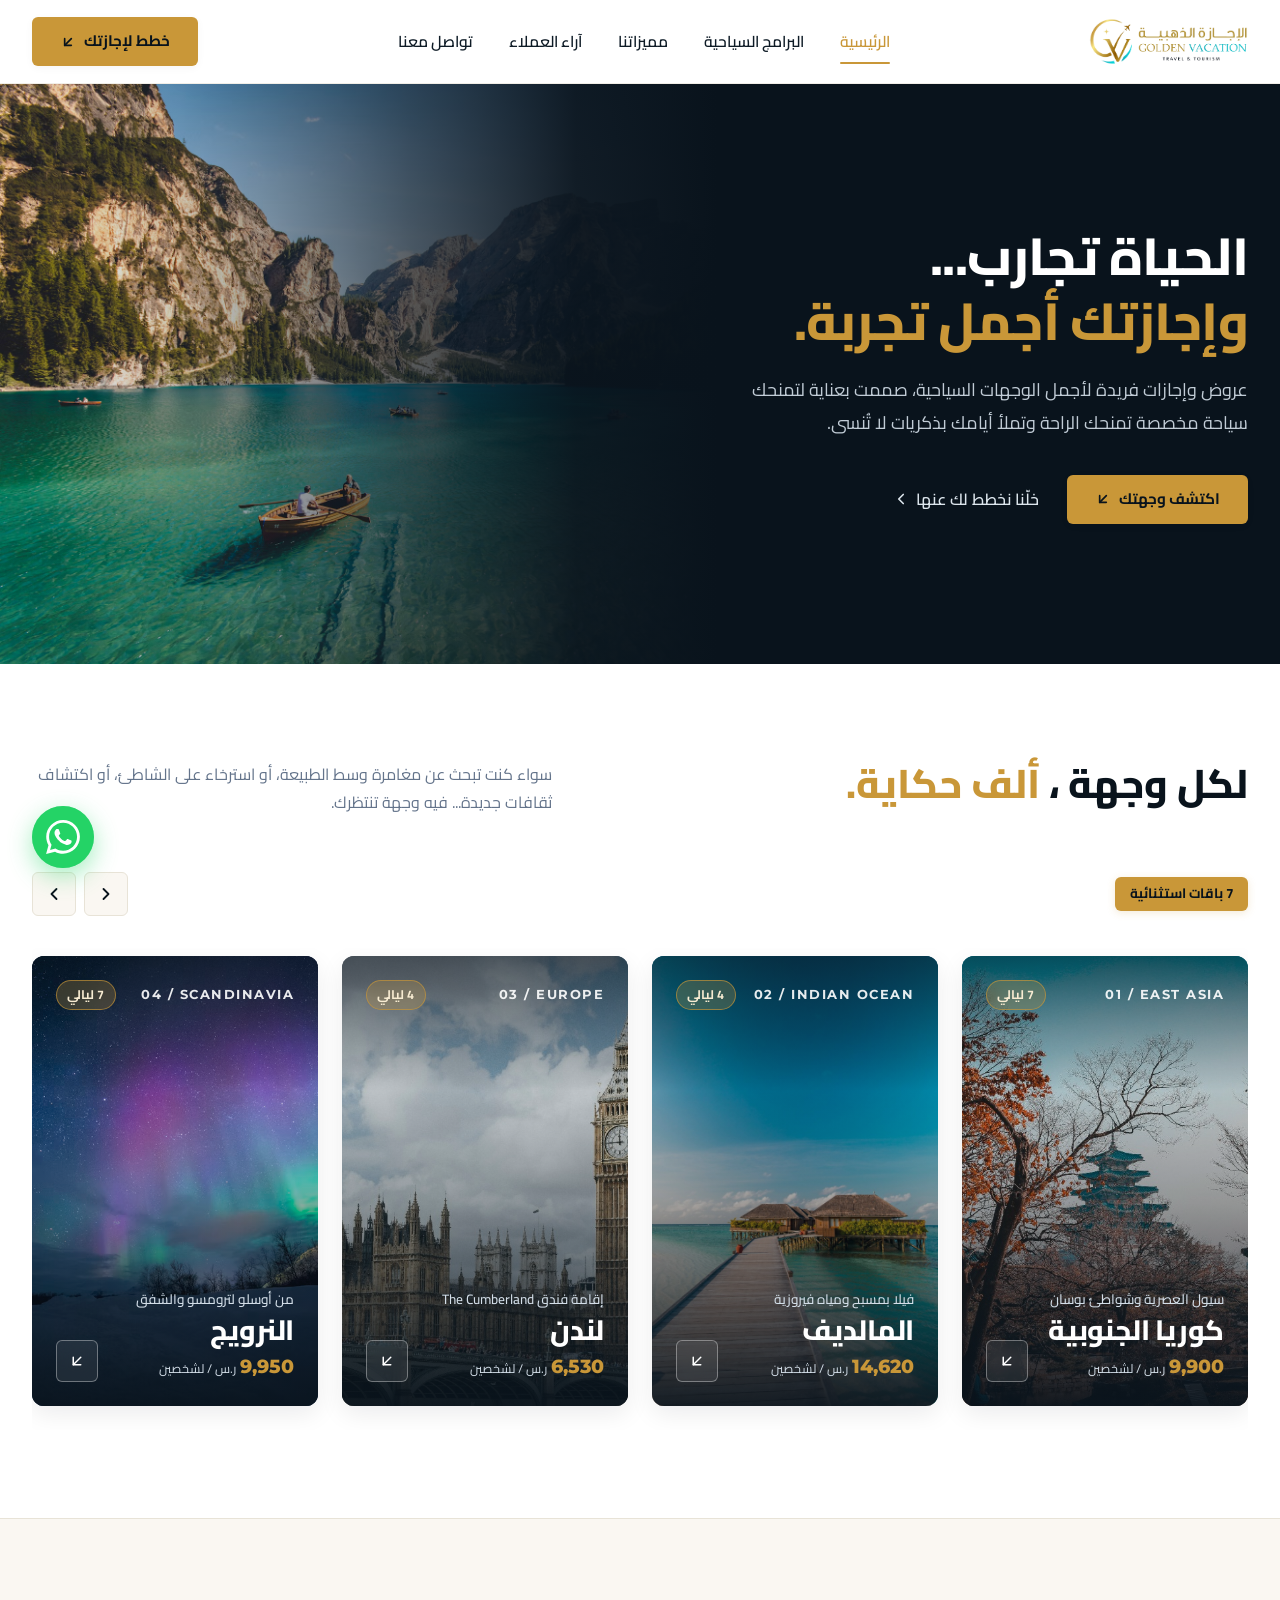
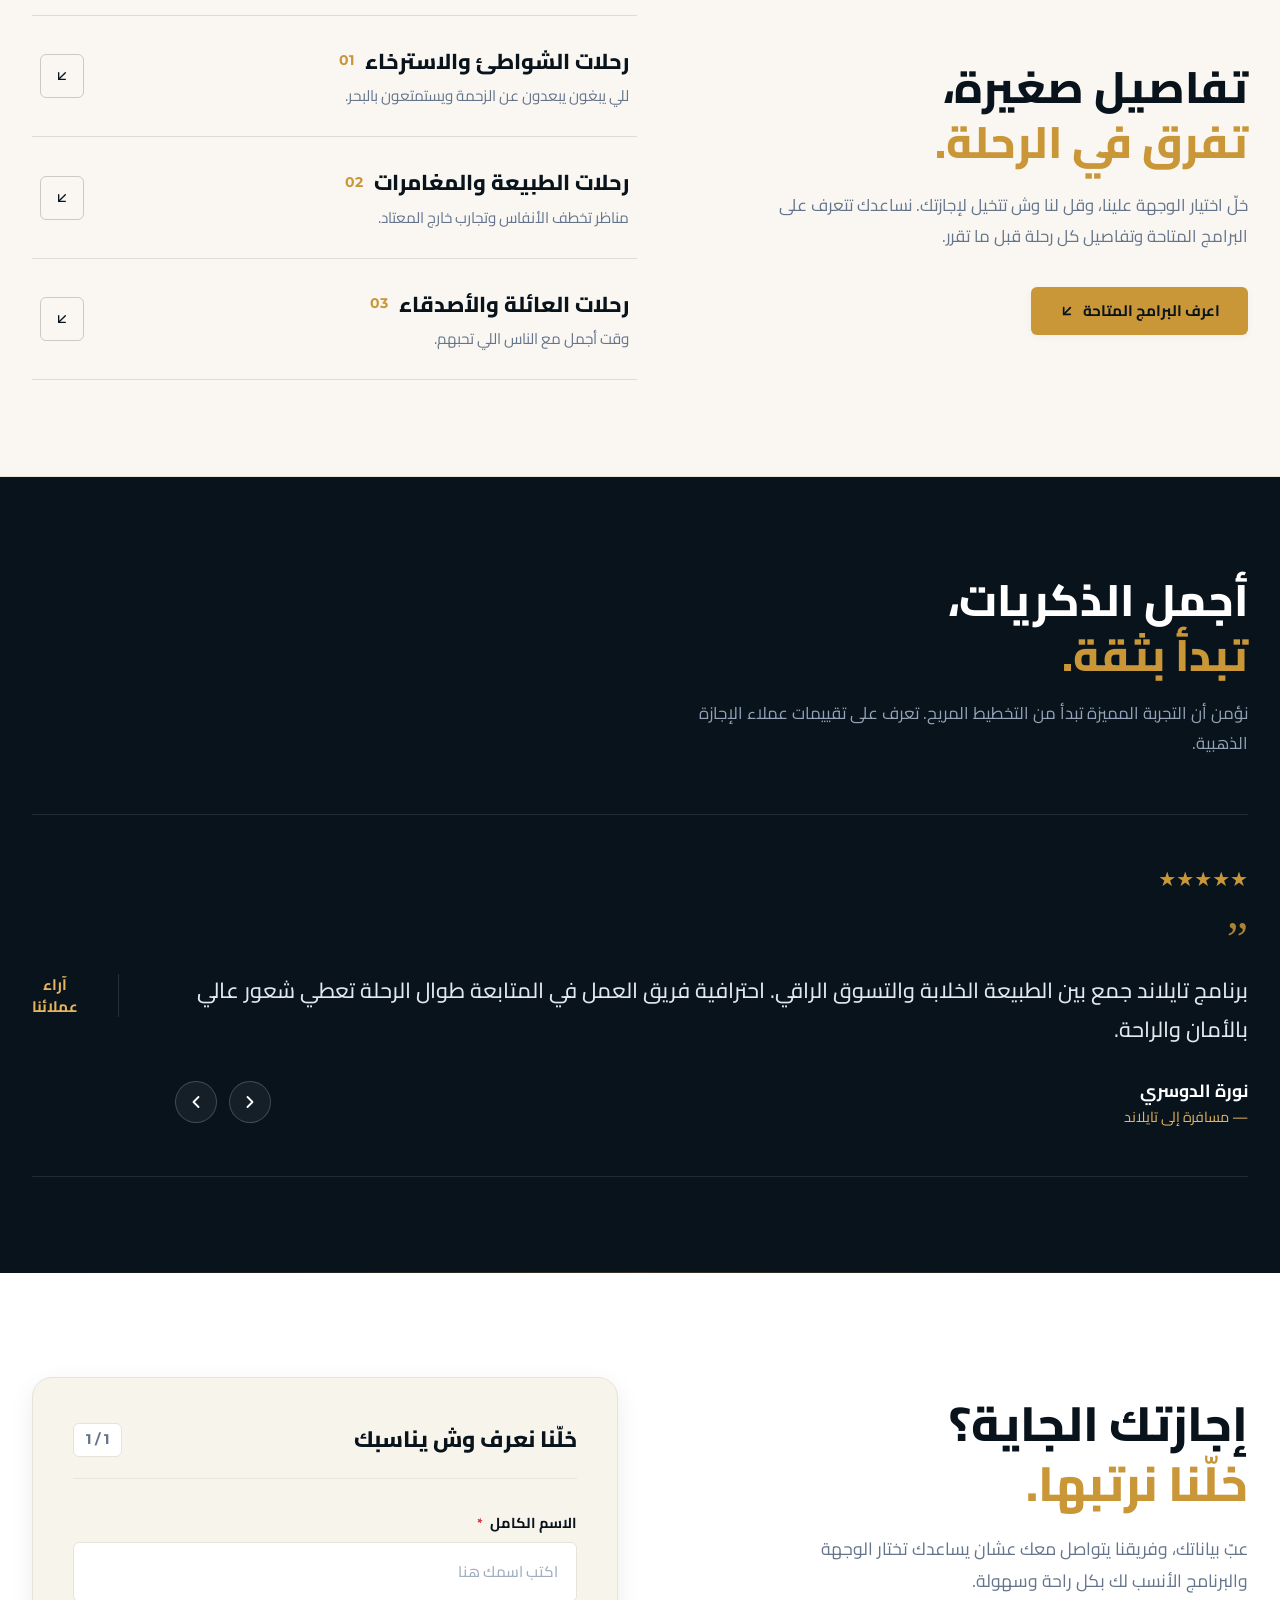
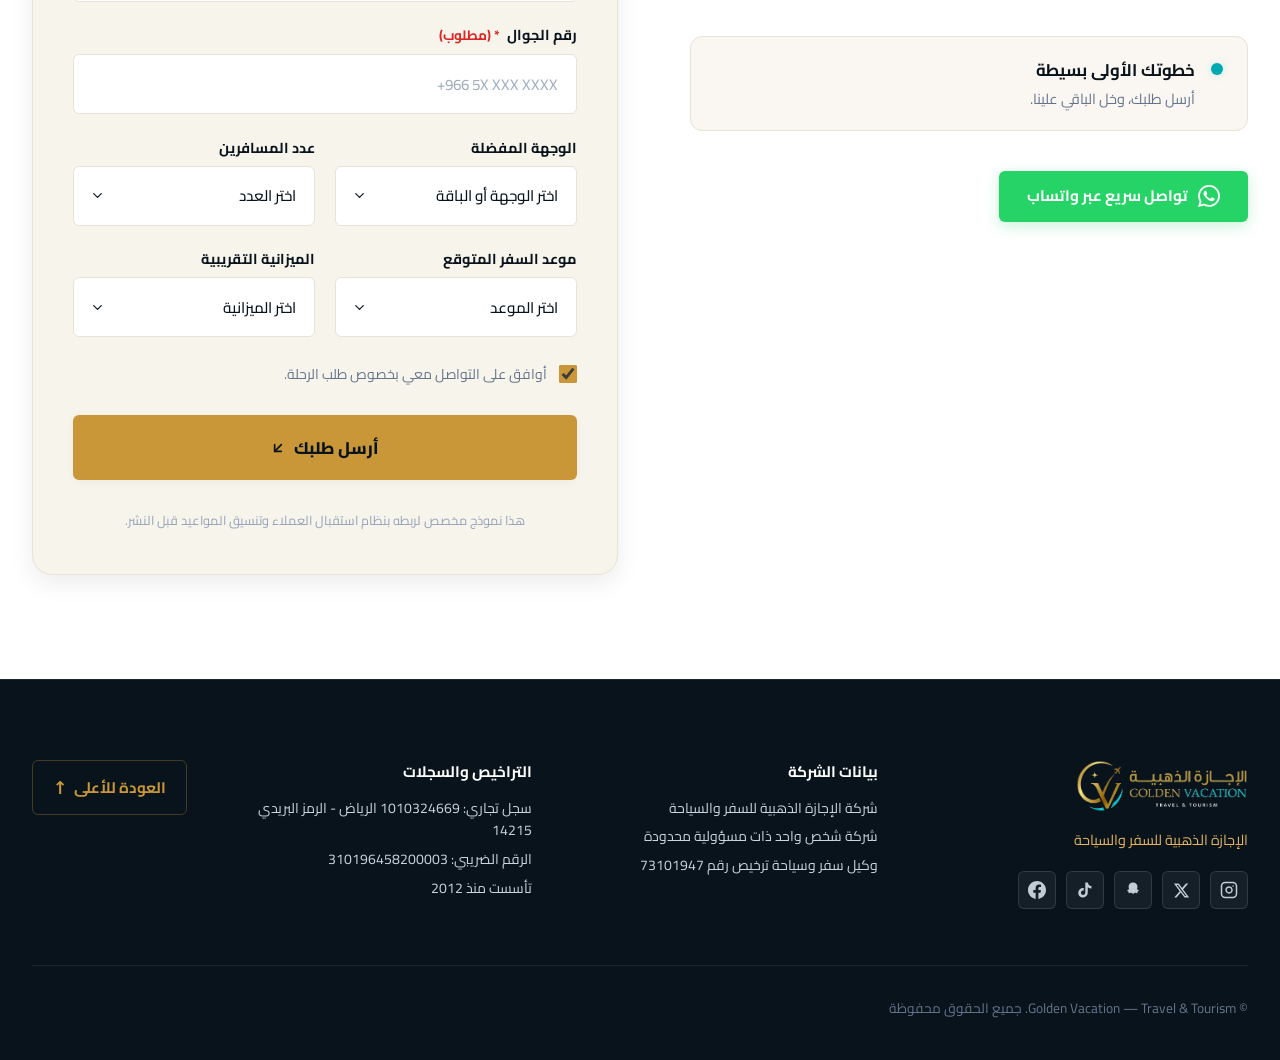
==== commit 21506e2b: "feat: update testimonials with real customer reviews in exact order and clean up placeholder text" ====
--- a/index.html
+++ b/index.html
@@ -788,16 +788,15 @@
             <div class="stars-row" aria-label="تقييم 5 نجوم">★★★★★</div>
             <div class="quote-icon-decor">”</div>
             <p class="testimonial-quote-text" id="testimonialQuote">
-              مساحة مخصصة لعرض رأي عميل حقيقي عن تجربته مع الإجازة الذهبية.
-              الخدمة كانت تفوق التوقعات والاهتمام بأدق التفاصيل من الاستقبال
-              وحتى العودة صنع الفرق في إجازتنا.
+              برنامج تايلاند جمع بين الطبيعة الخلابة والتسوق الراقي. احترافية
+              فريق العمل في المتابعة طوال الرحلة تعطي شعور عالي بالأمان والراحة.
             </p>
 
             <div class="author-row">
               <div class="author-info">
-                <div class="author-name" id="authorName">عبدالله الشمري</div>
+                <div class="author-name" id="authorName">نورة الدوسري</div>
                 <div class="author-destination" id="authorDest">
-                  — مسافر إلى النرويج
+                  — مسافرة إلى تايلاند
                 </div>
               </div>
 
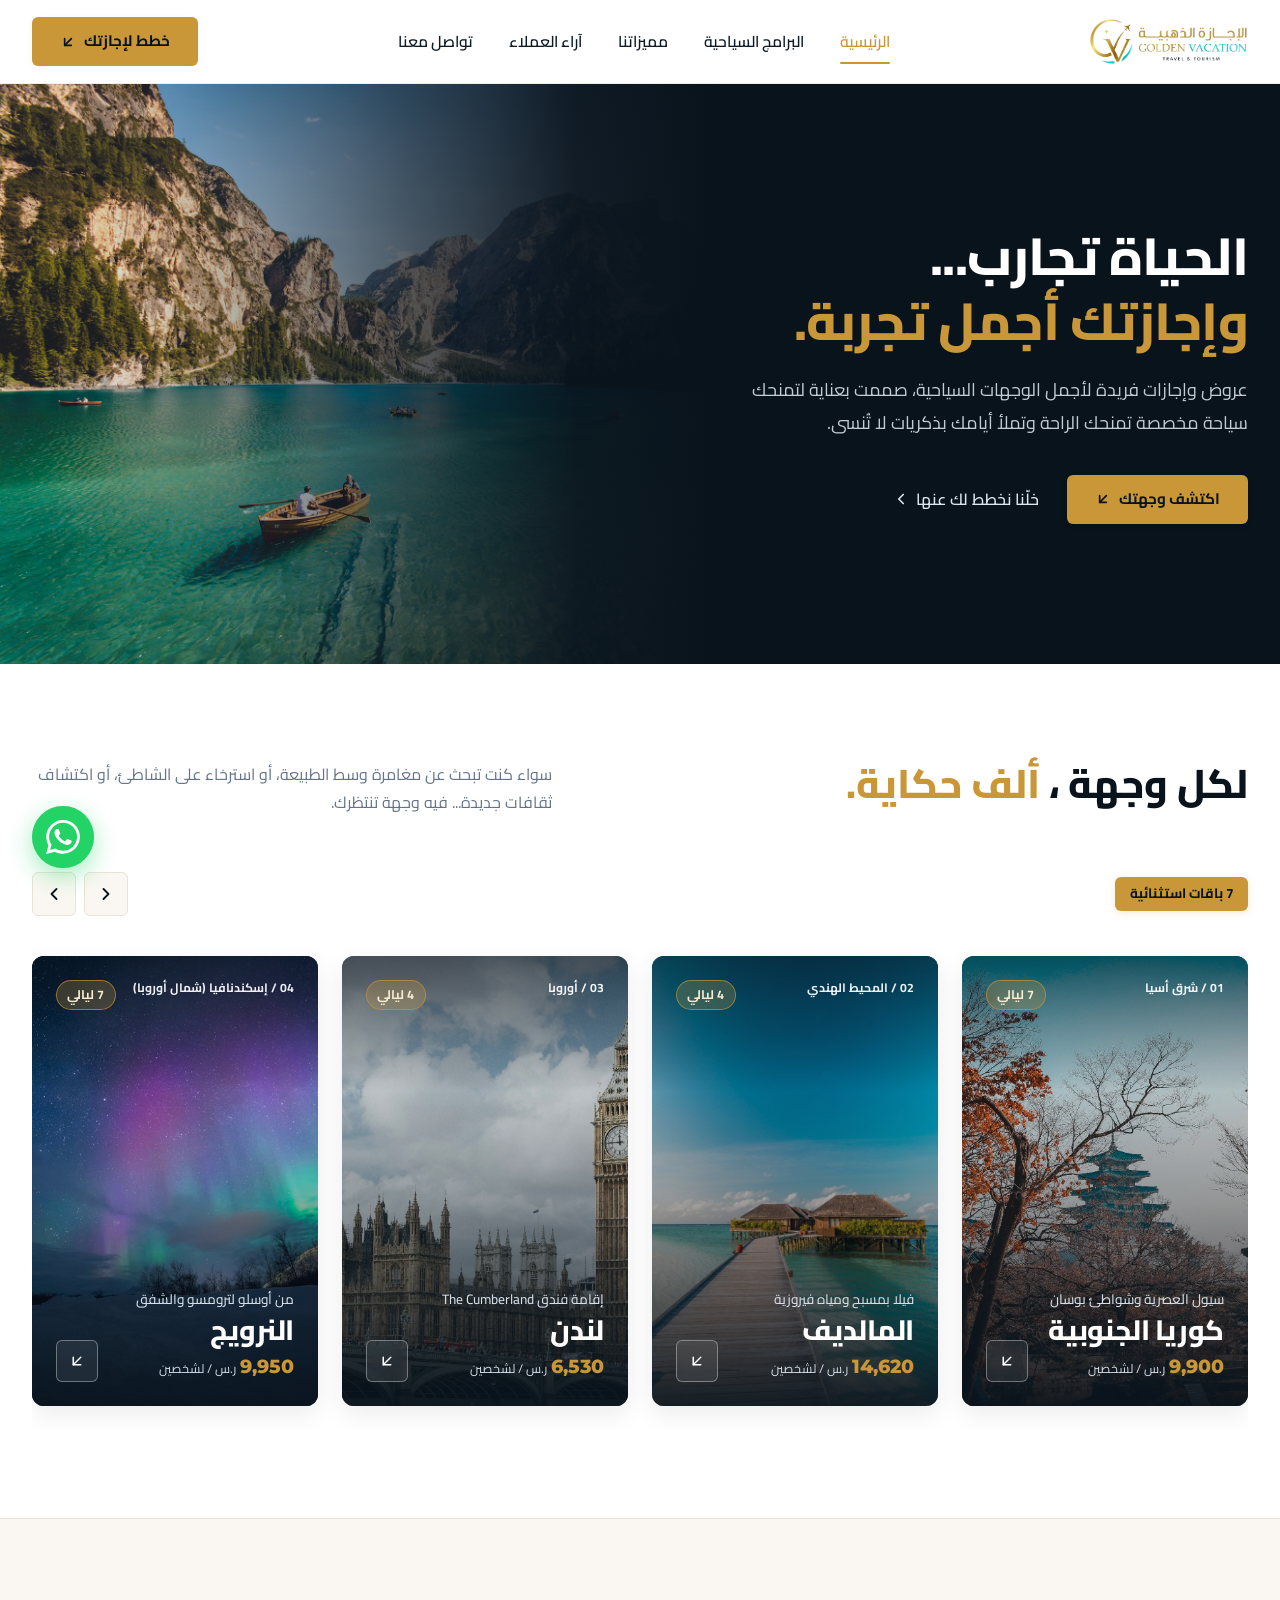
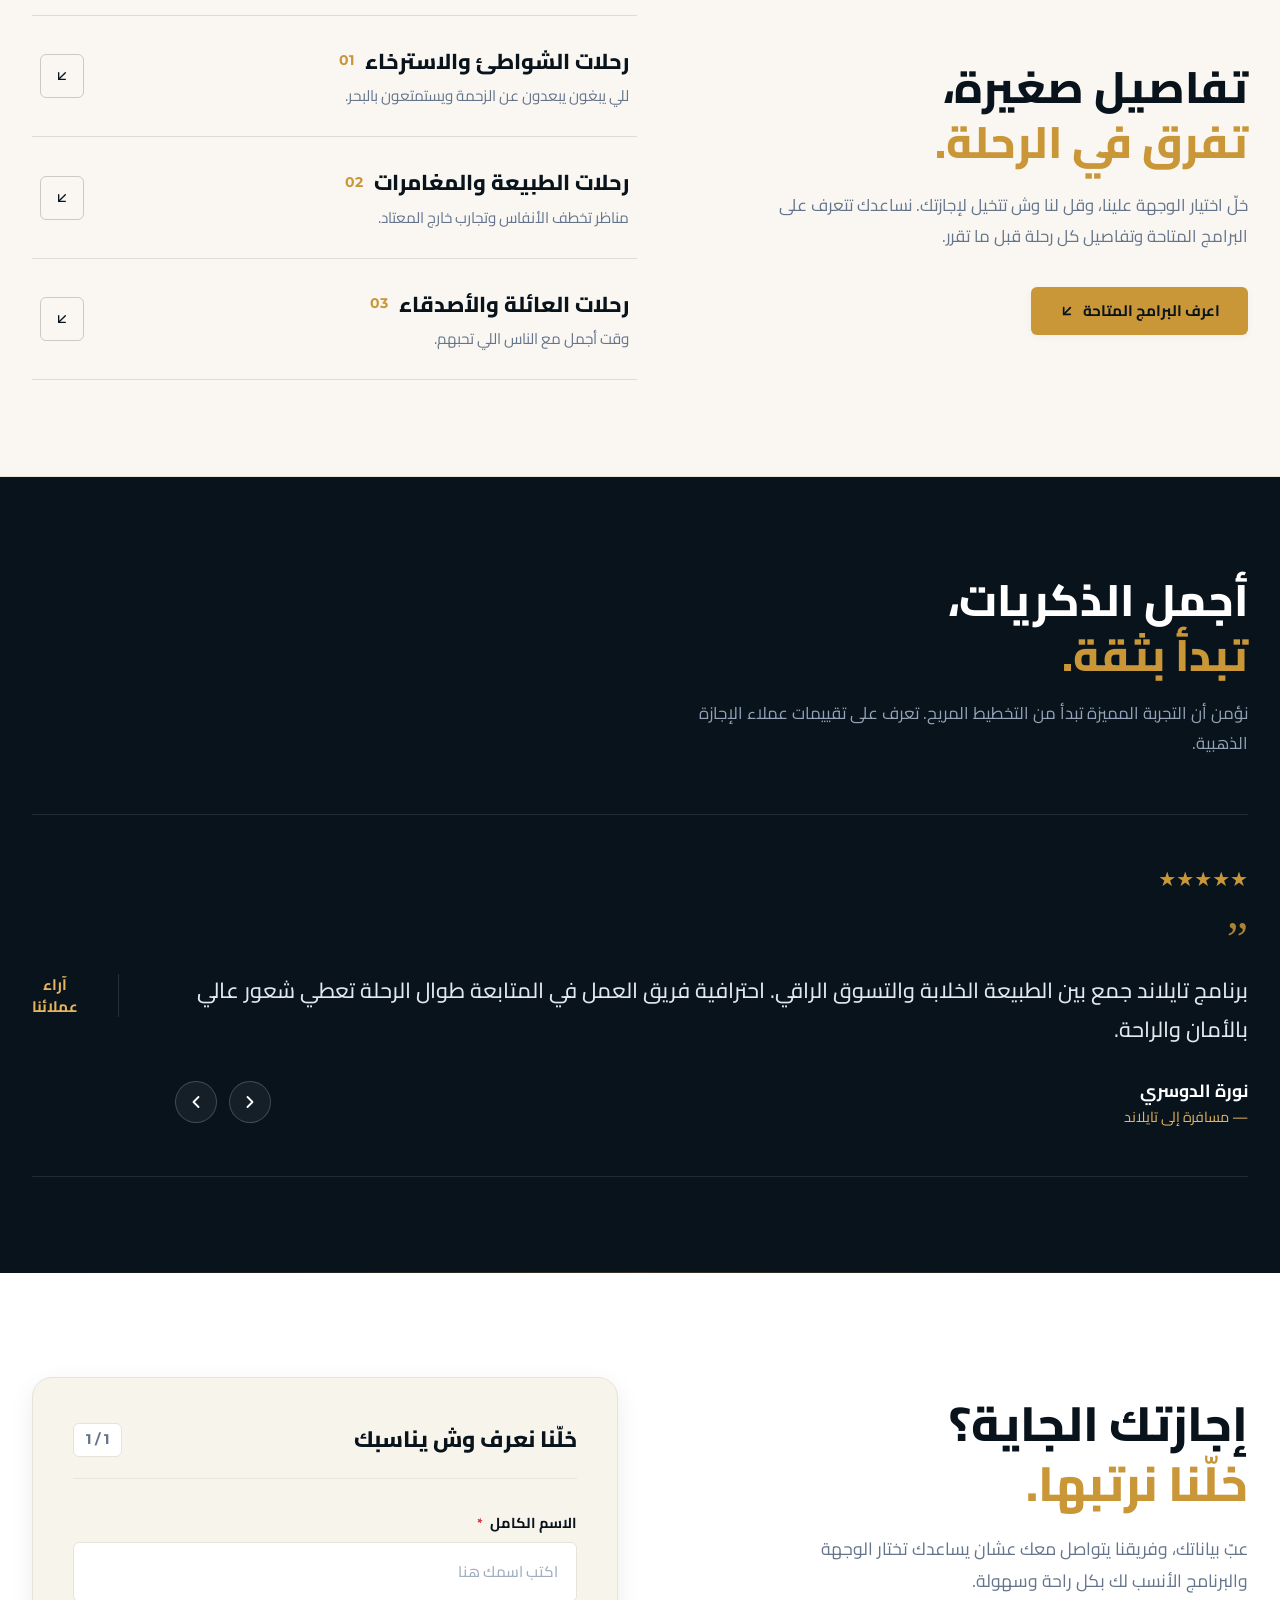
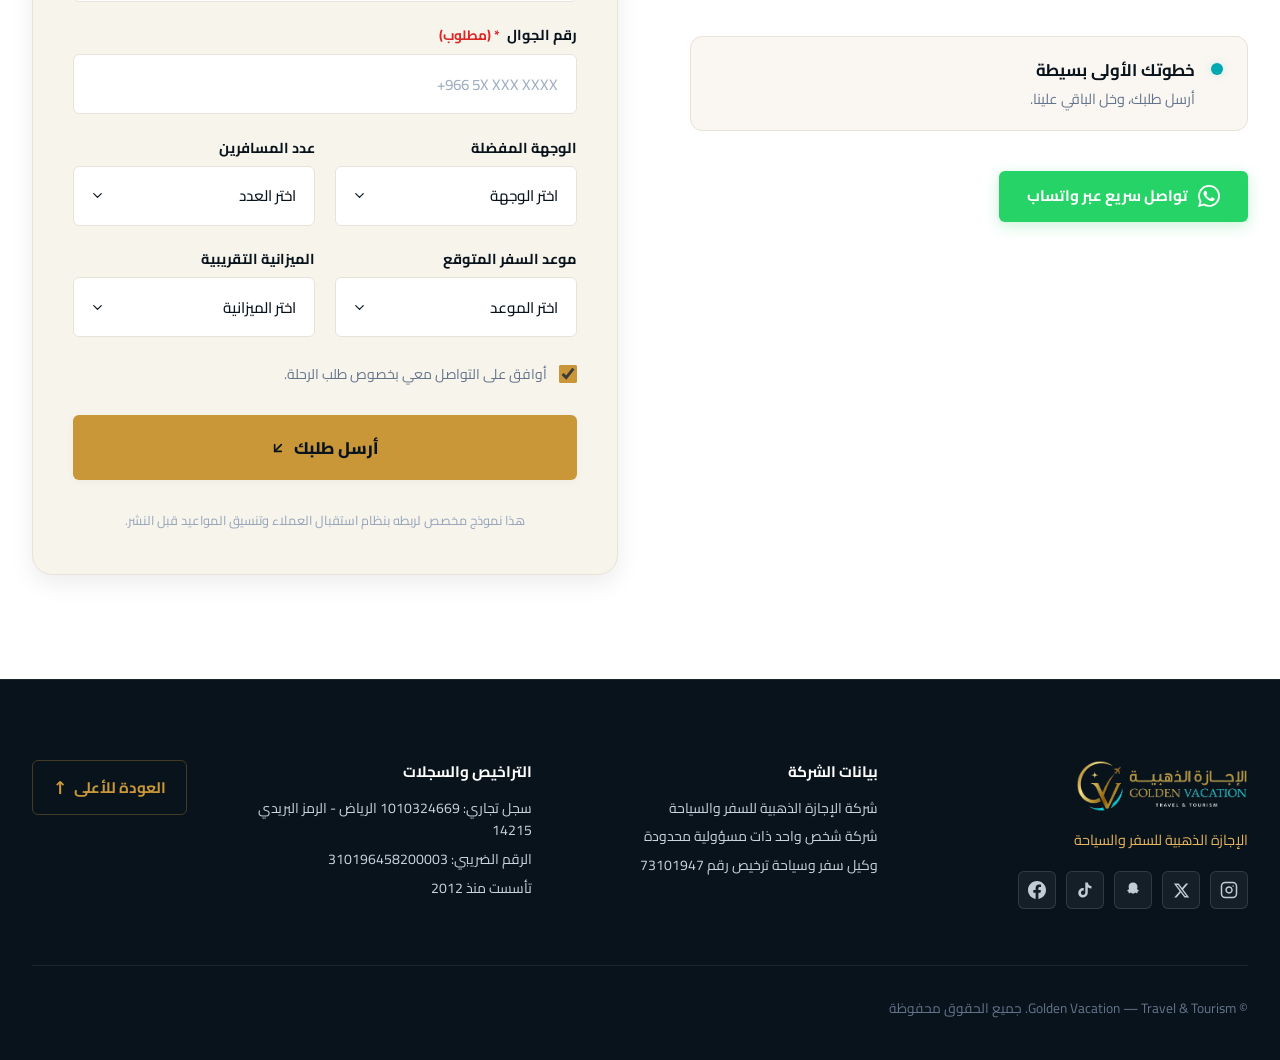
==== commit 2043070b: "feat: translate card tags to Arabic and simplify destination select options" ====
--- a/index.html
+++ b/index.html
@@ -256,7 +256,7 @@
             <div class="card-overlay"></div>
             <div class="card-content">
               <div class="card-top-row">
-                <div class="card-tag">01 / EAST ASIA</div>
+                <div class="card-tag">01 / شرق أسيا</div>
                 <div class="card-duration-badge">7 ليالي</div>
               </div>
               <div class="card-footer-info">
@@ -311,7 +311,7 @@
             <div class="card-overlay"></div>
             <div class="card-content">
               <div class="card-top-row">
-                <div class="card-tag">02 / INDIAN OCEAN</div>
+                <div class="card-tag">02 / المحيط الهندي</div>
                 <div class="card-duration-badge">4 ليالي</div>
               </div>
               <div class="card-footer-info">
@@ -366,7 +366,7 @@
             <div class="card-overlay"></div>
             <div class="card-content">
               <div class="card-top-row">
-                <div class="card-tag">03 / EUROPE</div>
+                <div class="card-tag">03 / أوروبا</div>
                 <div class="card-duration-badge">4 ليالي</div>
               </div>
               <div class="card-footer-info">
@@ -421,7 +421,7 @@
             <div class="card-overlay"></div>
             <div class="card-content">
               <div class="card-top-row">
-                <div class="card-tag">04 / SCANDINAVIA</div>
+                <div class="card-tag">04 / إسكندنافيا (شمال أوروبا)</div>
                 <div class="card-duration-badge">7 ليالي</div>
               </div>
               <div class="card-footer-info">
@@ -476,7 +476,7 @@
             <div class="card-overlay"></div>
             <div class="card-content">
               <div class="card-top-row">
-                <div class="card-tag">05 / HONEYMOON</div>
+                <div class="card-tag">05 / شهر العسل</div>
                 <div class="card-duration-badge">شهر عسل - 8 ليالي</div>
               </div>
               <div class="card-footer-info">
@@ -531,7 +531,7 @@
             <div class="card-overlay"></div>
             <div class="card-content">
               <div class="card-top-row">
-                <div class="card-tag">06 / CAUCASUS</div>
+                <div class="card-tag">06 / القوقاز (بين البحر الأسود وبحر قزوين)</div>
                 <div class="card-duration-badge">7 ليالي</div>
               </div>
               <div class="card-footer-info">
@@ -586,7 +586,7 @@
             <div class="card-overlay"></div>
             <div class="card-content">
               <div class="card-top-row">
-                <div class="card-tag">07 / INDIAN OCEAN</div>
+                <div class="card-tag">07 / المحيط الهندي</div>
                 <div class="card-duration-badge">5 ليالي</div>
               </div>
               <div class="card-footer-info">
@@ -953,24 +953,16 @@
                 >
                 <select id="destinationSelect" class="form-select" required>
                   <option value="" disabled selected>
-                    اختر الوجهة أو الباقة
+                    اختر الوجهة
                   </option>
-                  <option value="korea">
-                    كوريا الجنوبية (7 ليالي — 9,900 ر.س)
-                  </option>
-                  <option value="maldives">
-                    المالديف (4 ليالي — 14,620 ر.س)
-                  </option>
-                  <option value="london">لندن (4 ليالي — 6,530 ر.س)</option>
-                  <option value="norway">النرويج (7 ليالي — 9,950 ر.س)</option>
-                  <option value="thailand">
-                    تايلاند — شهر عسل (8 ليالي — 6,180 ر.س)
-                  </option>
-                  <option value="georgia">جورجيا (7 ليالي — 3,650 ر.س)</option>
-                  <option value="mauritius">
-                    موريشيوس (5 ليالي — 11,650 ر.س)
-                  </option>
-                  <option value="other">وجهة أخرى (حدد لاحقاً)</option>
+                  <option value="korea">كوريا الجنوبية</option>
+                  <option value="maldives">المالديف</option>
+                  <option value="london">لندن</option>
+                  <option value="norway">النرويج</option>
+                  <option value="thailand">تايلاند</option>
+                  <option value="georgia">جورجيا</option>
+                  <option value="mauritius">موريشيوس</option>
+                  <option value="other">وجهة أخرى</option>
                 </select>
               </div>
 
@@ -1296,7 +1288,7 @@
         </div>
         <div class="modal-content-body">
           <div class="modal-top-row">
-            <div class="modal-dest-tag" id="modalTag">01 / ASIA</div>
+            <div class="modal-dest-tag" id="modalTag">01 / شرق أسيا</div>
             <div class="modal-duration-tag" id="modalDurationTag">7 ليالي</div>
           </div>
 
--- a/styles.css
+++ b/styles.css
@@ -591,21 +591,23 @@
 
 .card-top-row {
   display: flex;
-  align-items: center;
+  align-items: flex-start;
   justify-content: space-between;
   width: 100%;
   gap: 0.5rem;
 }
 
 .card-tag {
-  font-size: 0.8rem;
+  font-size: 0.76rem;
   font-weight: 700;
-  letter-spacing: 1.5px;
-  color: rgba(255, 255, 255, 0.9);
-  text-transform: uppercase;
-  font-family: 'Montserrat', system-ui, sans-serif;
-  direction: ltr;
+  letter-spacing: normal;
+  color: rgba(255, 255, 255, 0.92);
+  font-family: 'Cairo', system-ui, sans-serif;
+  direction: rtl;
   display: inline-block;
+  line-height: 1.35;
+  flex: 1;
+  min-width: 0;
 }
 
 .card-duration-badge {
@@ -1471,6 +1473,9 @@
   font-size: 0.85rem;
   font-weight: 800;
   color: var(--gold-primary);
+  font-family: 'Cairo', system-ui, sans-serif;
+  direction: rtl;
+  letter-spacing: normal;
 }
 
 .modal-duration-tag {
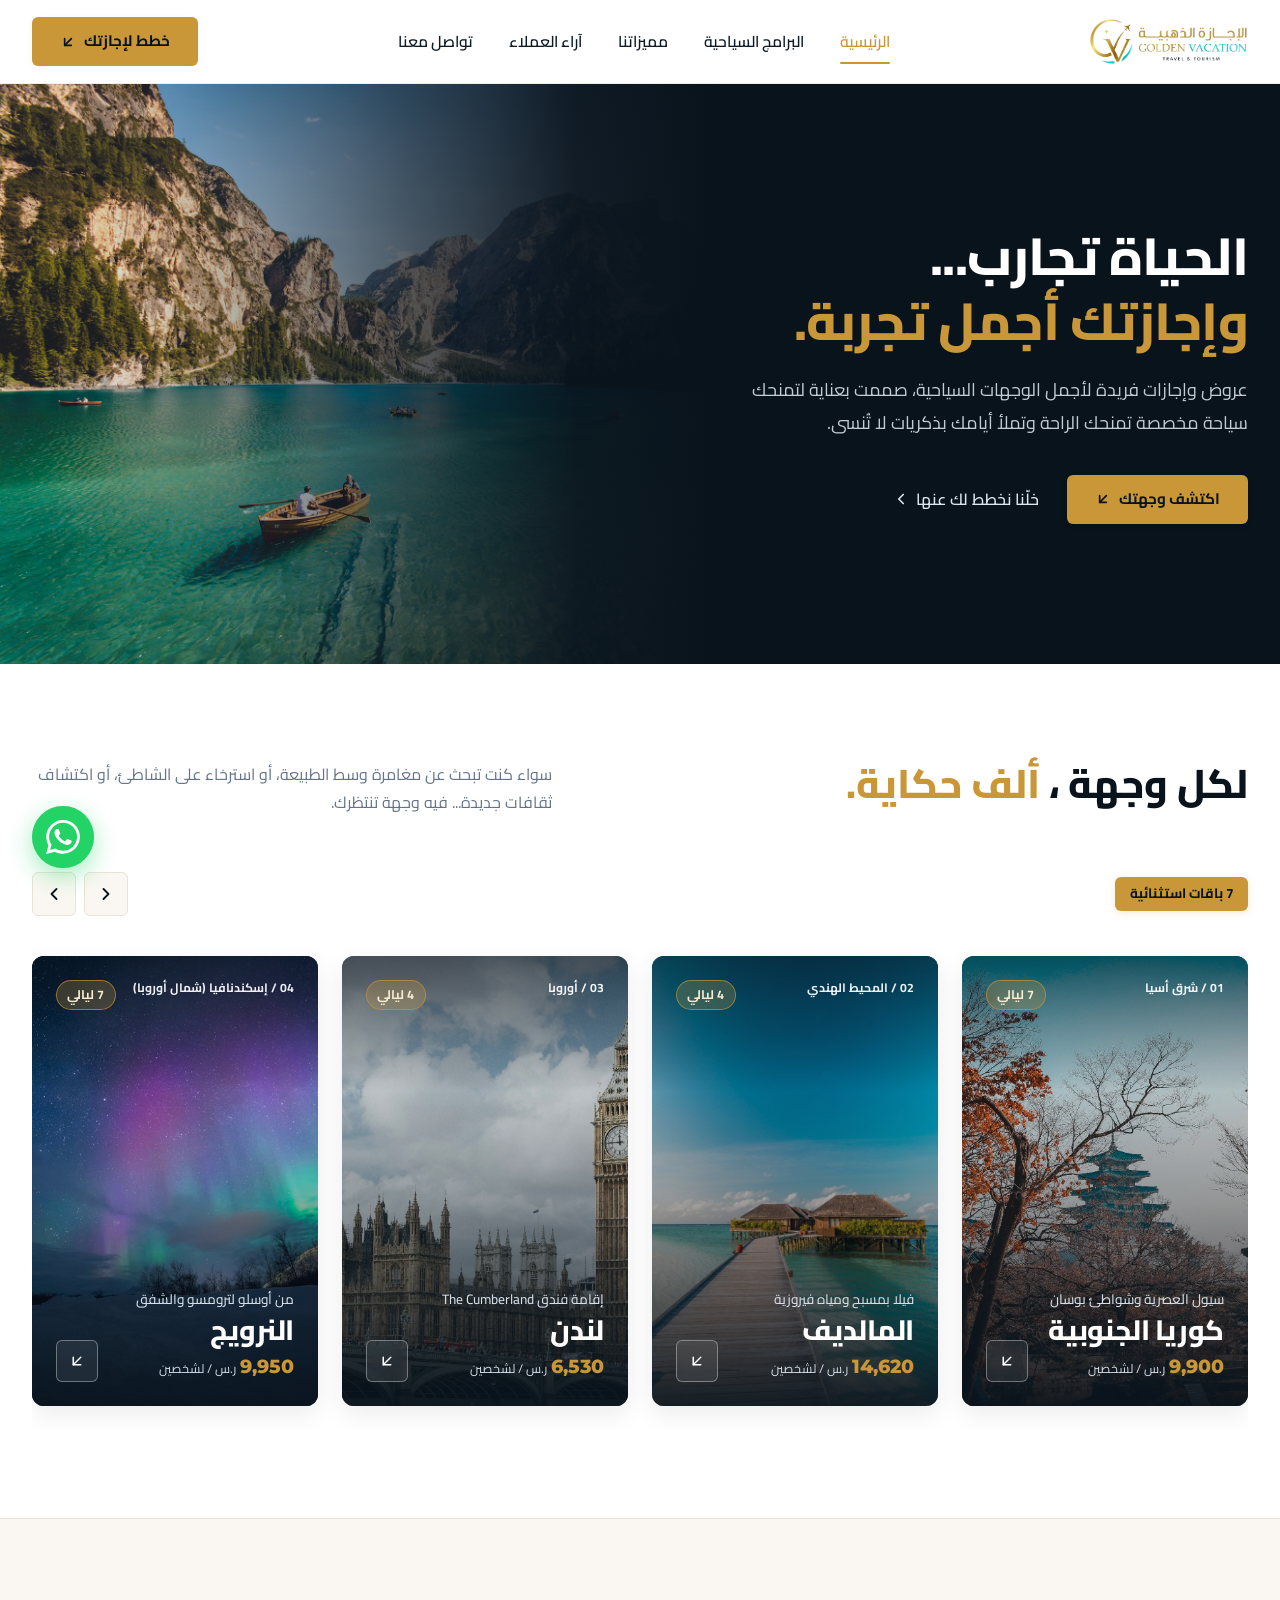
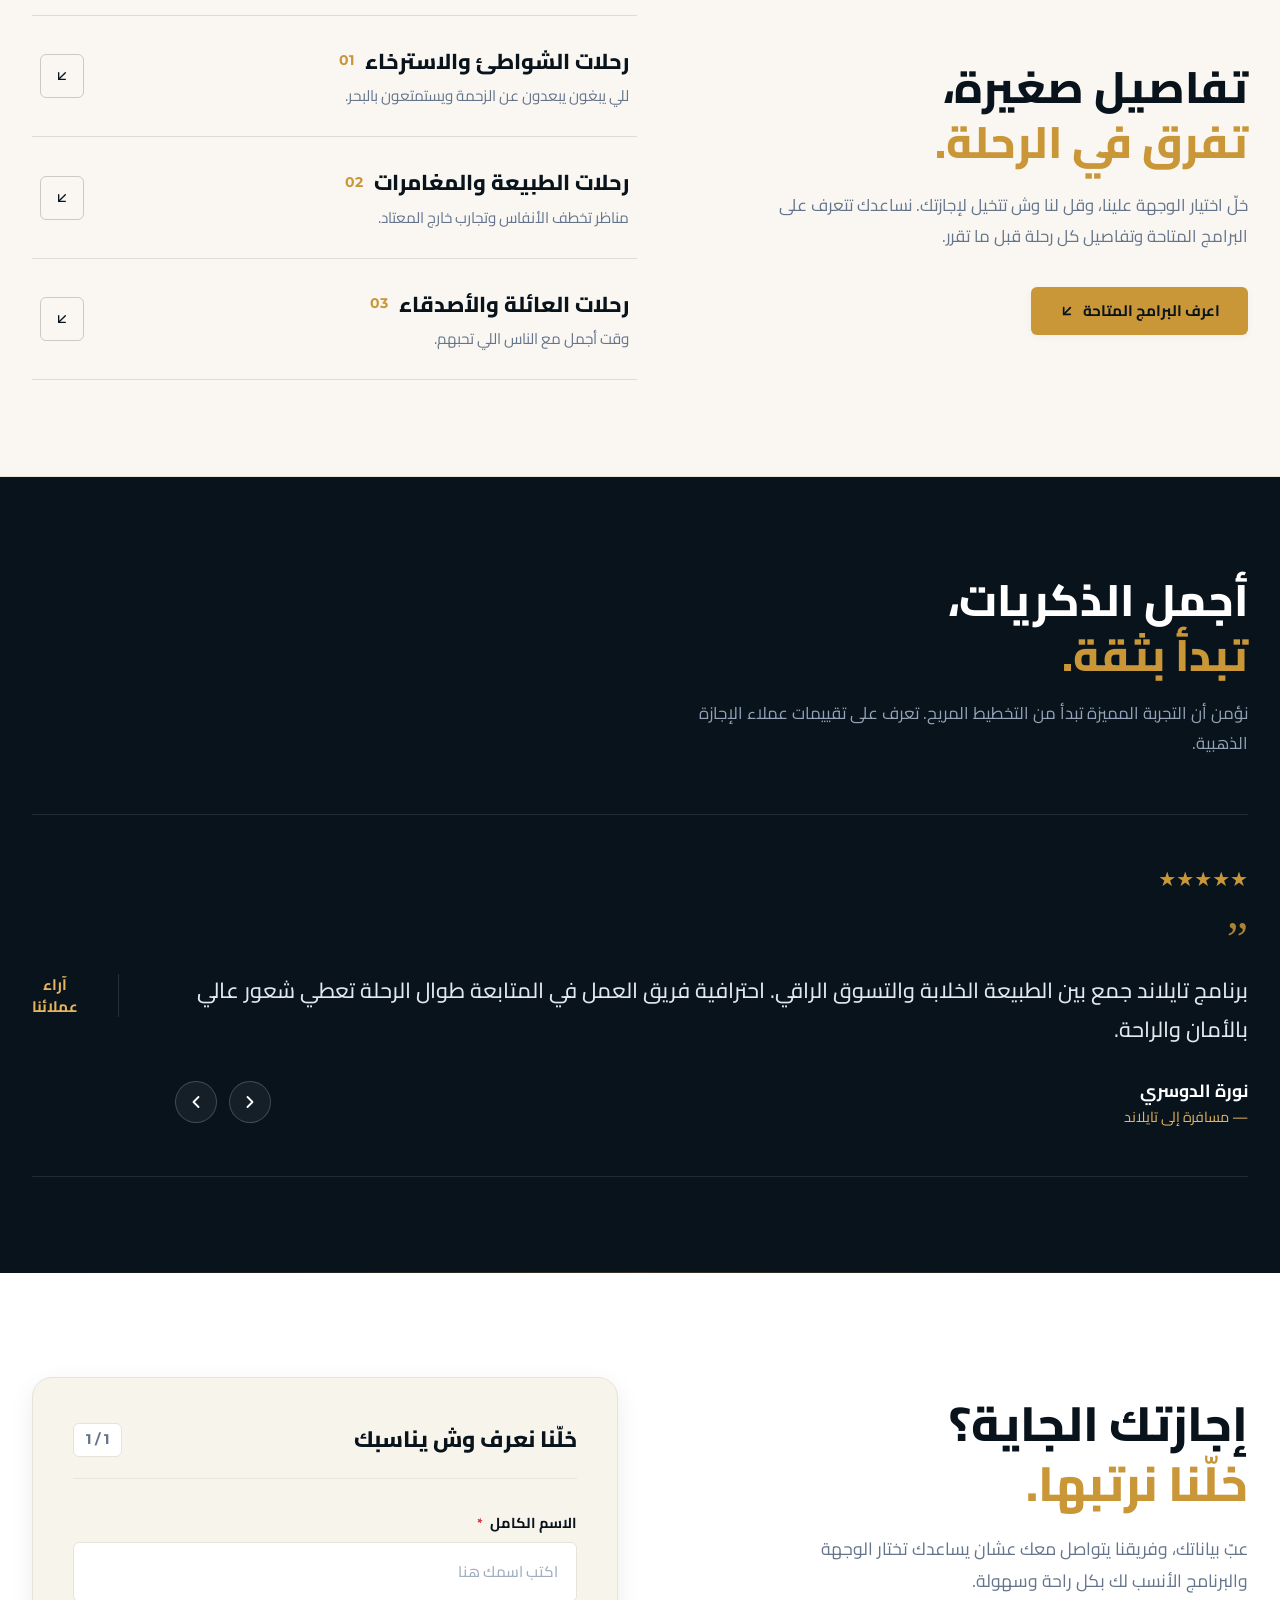
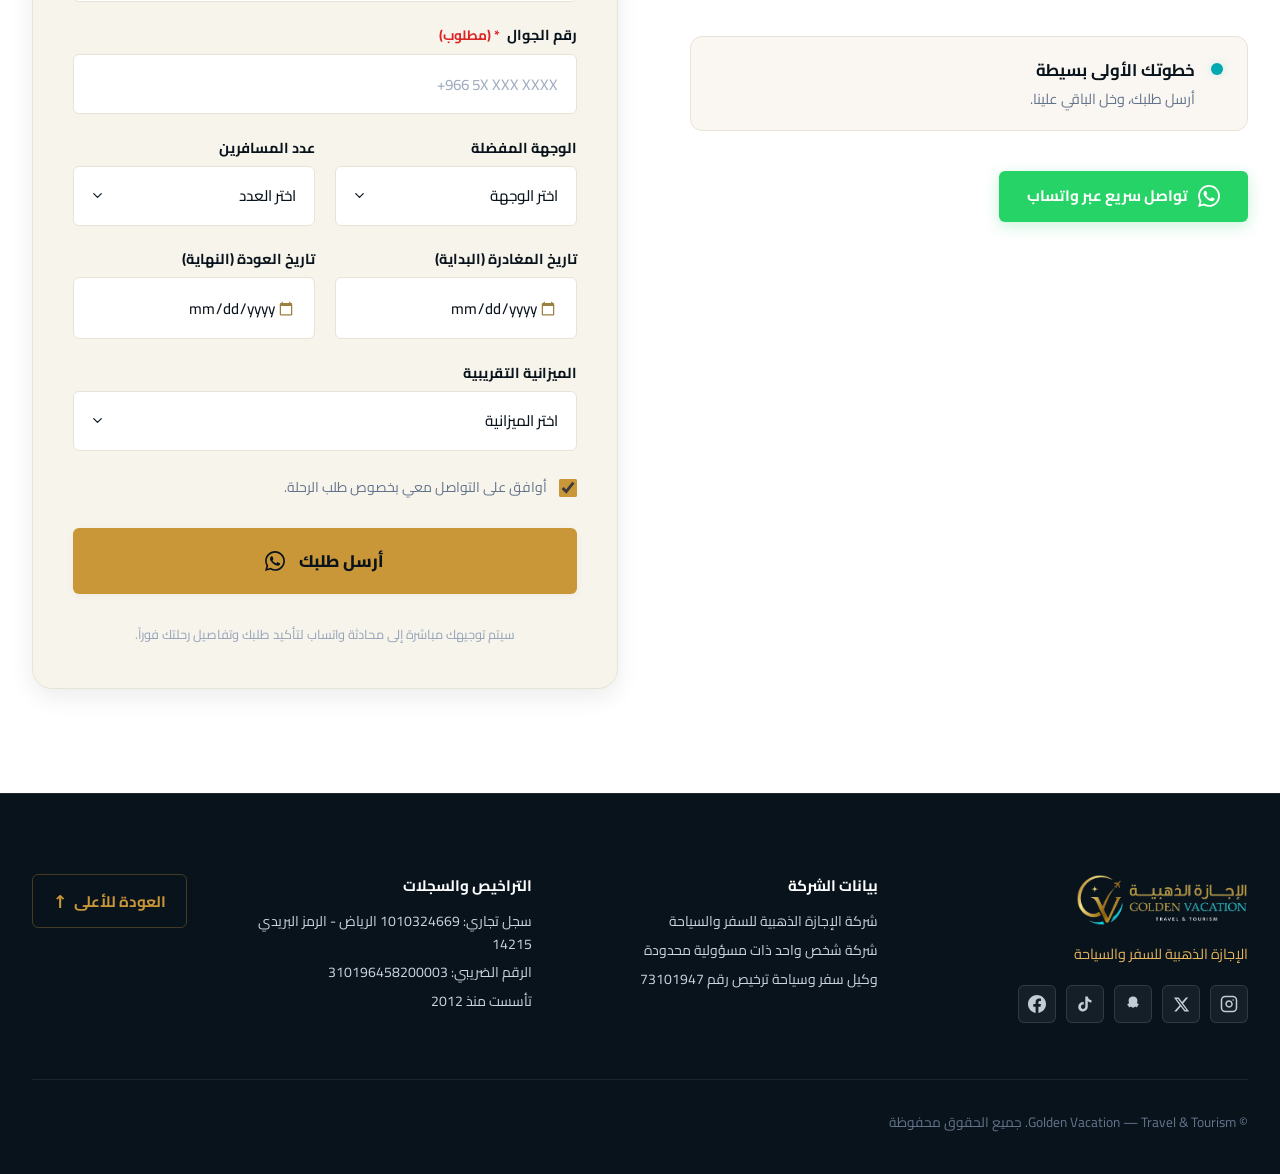
==== commit 19604247: "feat: replace date dropdown with calendar start/end date pickers and redirect booking submission dir" ====
--- a/index.html
+++ b/index.html
@@ -980,33 +980,44 @@
               </div>
             </div>
 
-            <!-- Date & Budget (2 cols) -->
+            <!-- Travel Dates: Start Date & End Date (2 cols) -->
             <div class="form-row-2">
               <div class="form-group">
-                <label for="travelDateSelect" class="form-label"
-                  >موعد السفر المتوقع</label
-                >
-                <select id="travelDateSelect" class="form-select">
-                  <option value="" disabled selected>اختر الموعد</option>
-                  <option value="soon">خلال أسبوعين</option>
-                  <option value="next_month">خلال الشهر القادم</option>
-                  <option value="summer">موسم الصيف القادم</option>
-                  <option value="holidays">عطلة الأعياد</option>
-                  <option value="flexible">تاريخ مرن</option>
-                </select>
+                <label for="startDate" class="form-label"
+                  >تاريخ المغادرة (البداية)</label
+                >
+                <input
+                  type="date"
+                  id="startDate"
+                  class="form-input form-date-input"
+                  aria-label="تاريخ المغادرة أو بداية الرحلة"
+                />
               </div>
 
               <div class="form-group">
-                <label for="budgetSelect" class="form-label"
-                  >الميزانية التقريبية</label
-                >
-                <select id="budgetSelect" class="form-select">
-                  <option value="" disabled selected>اختر الميزانية</option>
-                  <option value="economy">اقتصادية ومدروسة</option>
-                  <option value="comfort">متوسطة ومميزة</option>
-                  <option value="vip">فاخرة VIP</option>
-                </select>
-              </div>
+                <label for="endDate" class="form-label"
+                  >تاريخ العودة (النهاية)</label
+                >
+                <input
+                  type="date"
+                  id="endDate"
+                  class="form-input form-date-input"
+                  aria-label="تاريخ العودة أو نهاية الرحلة"
+                />
+              </div>
+            </div>
+
+            <!-- Budget -->
+            <div class="form-group">
+              <label for="budgetSelect" class="form-label"
+                >الميزانية التقريبية</label
+              >
+              <select id="budgetSelect" class="form-select">
+                <option value="" disabled selected>اختر الميزانية</option>
+                <option value="اقتصادية ومدروسة">اقتصادية ومدروسة</option>
+                <option value="متوسطة ومميزة">متوسطة ومميزة</option>
+                <option value="فاخرة VIP">فاخرة VIP</option>
+              </select>
             </div>
 
             <!-- Agreement Checkbox -->
@@ -1021,26 +1032,24 @@
               <span>أوافق على التواصل معي بخصوص طلب الرحلة.</span>
             </label>
 
-            <!-- Submit Button -->
+            <!-- Submit Button (Direct to WhatsApp) -->
             <button type="submit" class="btn-primary btn-submit-booking">
               <span>أرسل طلبك</span>
               <svg
-                class="arrow-icon"
+                width="20"
+                height="20"
                 viewBox="0 0 24 24"
-                fill="none"
-                stroke="currentColor"
-                stroke-width="2.5"
-                stroke-linecap="round"
-                stroke-linejoin="round"
-              >
-                <line x1="17" y1="7" x2="7" y2="17"></line>
-                <polyline points="17 17 7 17 7 7"></polyline>
+                fill="currentColor"
+                style="margin-right: 6px"
+              >
+                <path
+                  d="M.057 24l1.687-6.163c-1.041-1.804-1.588-3.849-1.587-5.946.003-6.556 5.338-11.891 11.893-11.891 3.181.001 6.167 1.24 8.413 3.488 2.245 2.248 3.481 5.236 3.48 8.414-.003 6.557-5.338 11.892-11.893 11.892-1.99-.001-3.951-.5-5.688-1.448l-6.305 1.654zm6.597-3.807c1.676.995 3.276 1.591 5.392 1.592 5.448 0 9.886-4.434 9.889-9.885.002-5.462-4.415-9.89-9.881-9.892-5.452 0-9.887 4.434-9.889 9.884-.001 2.225.651 3.891 1.746 5.634l-.999 3.648 3.742-.981zm11.387-5.464c-.074-.124-.272-.198-.57-.347-.297-.149-1.758-.868-2.031-.967-.272-.099-.47-.149-.669.149-.198.297-.768.967-.941 1.165-.173.198-.347.223-.644.074-.297-.149-1.255-.462-2.39-1.475-.883-.788-1.48-1.761-1.653-2.059-.173-.297-.018-.458.13-.606.134-.133.297-.347.446-.521.151-.172.2-.296.3-.495.099-.198.05-.372-.025-.521-.075-.148-.669-1.611-.916-2.206-.242-.579-.487-.501-.669-.51l-.57-.01c-.198 0-.52.074-.792.372s-1.04 1.016-1.04 2.479 1.065 2.876 1.213 3.074c.149.198 2.095 3.2 5.076 4.487.709.306 1.263.489 1.694.626.712.226 1.36.194 1.872.118.571-.085 1.758-.719 2.006-1.413.248-.695.248-1.29.173-1.414z"
+                />
               </svg>
             </button>
 
             <p class="form-disclaimer">
-              هذا نموذج مخصص لربطه بنظام استقبال العملاء وتنسيق المواعيد قبل
-              النشر.
+              سيتم توجيهك مباشرة إلى محادثة واتساب لتأكيد طلبك وتفاصيل رحلتك فوراً.
             </p>
           </form>
         </div>
--- a/styles.css
+++ b/styles.css
@@ -1148,6 +1148,26 @@
   font-size: 0.95rem;
   font-weight: 500;
   transition: all var(--transition-fast);
+}
+
+.form-date-input {
+  min-height: 48px;
+  font-family: 'Cairo', system-ui, sans-serif;
+  color: var(--navy-dark);
+  cursor: pointer;
+  direction: rtl;
+  text-align: right;
+}
+
+.form-date-input::-webkit-calendar-picker-indicator {
+  cursor: pointer;
+  filter: invert(0.35) sepia(1) saturate(3) hue-rotate(5deg);
+  opacity: 0.85;
+  transition: opacity 0.2s;
+}
+
+.form-date-input::-webkit-calendar-picker-indicator:hover {
+  opacity: 1;
 }
 
 .form-input::placeholder {
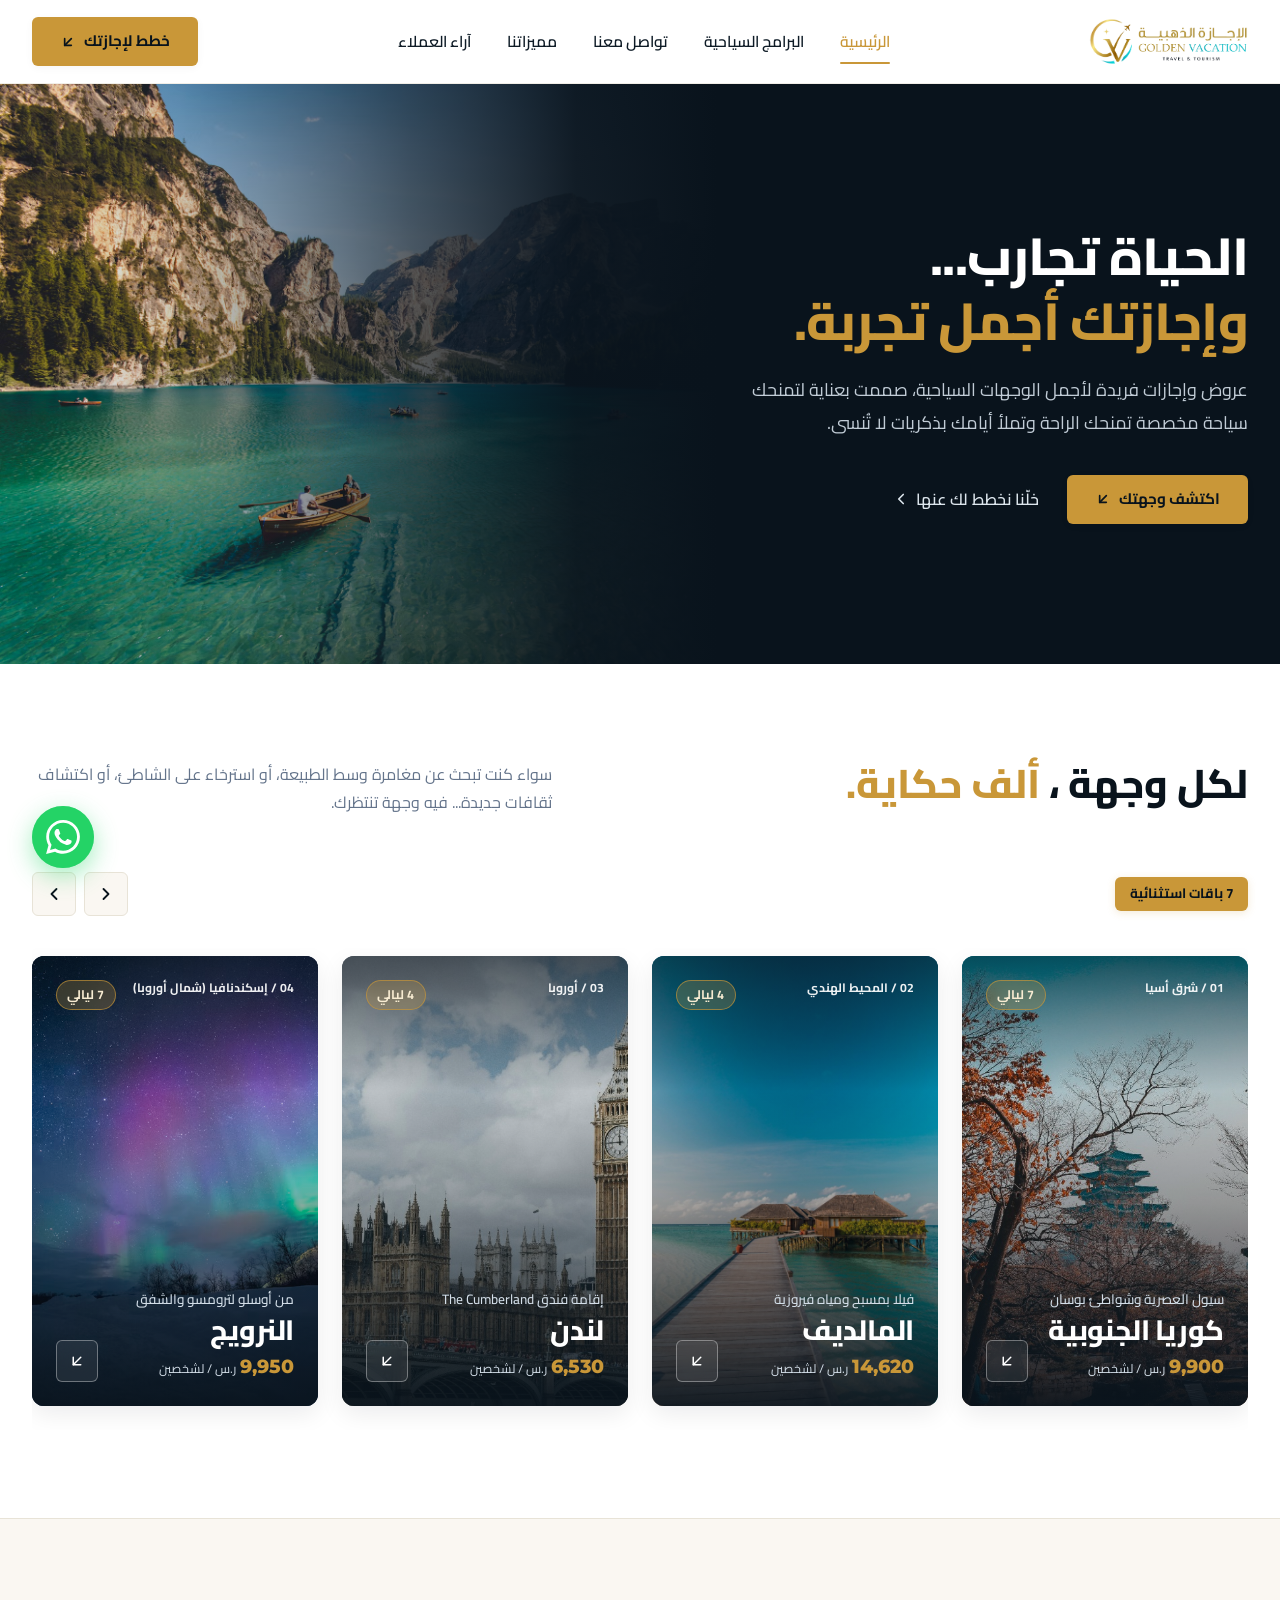
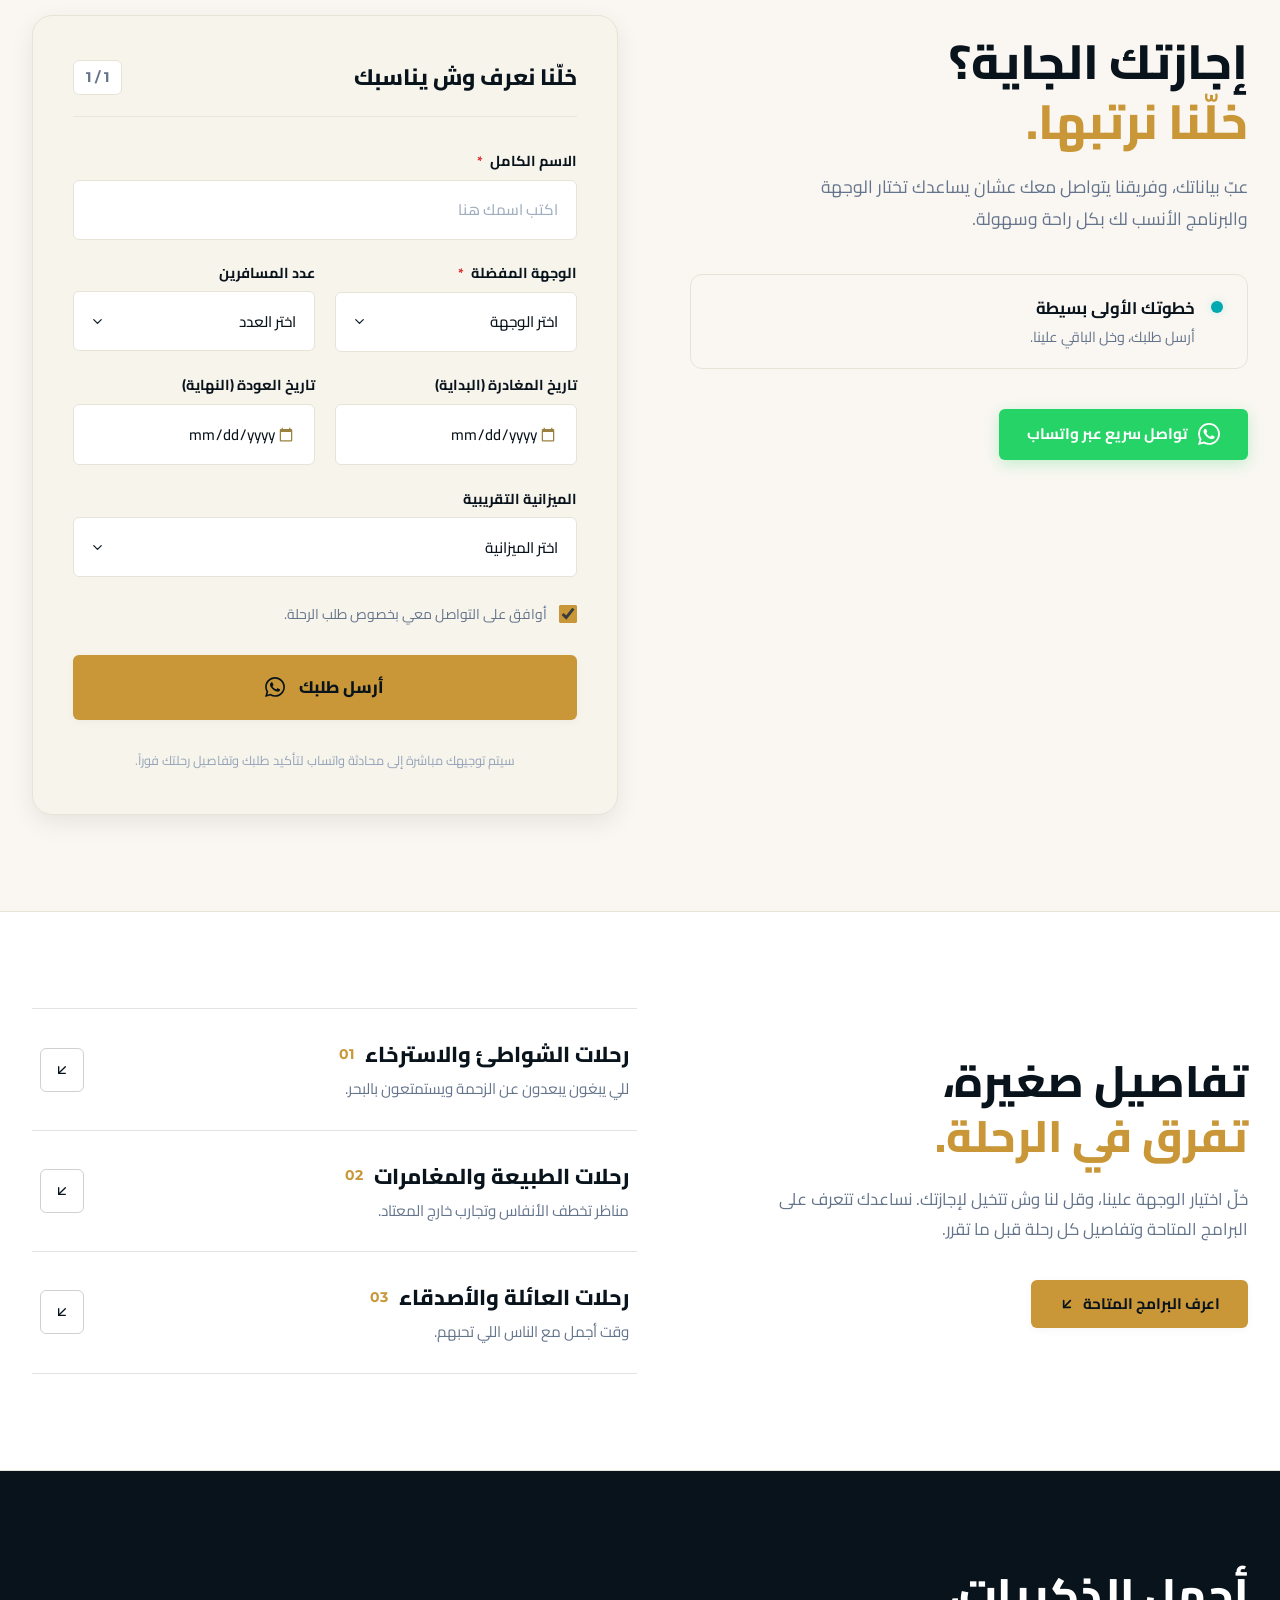
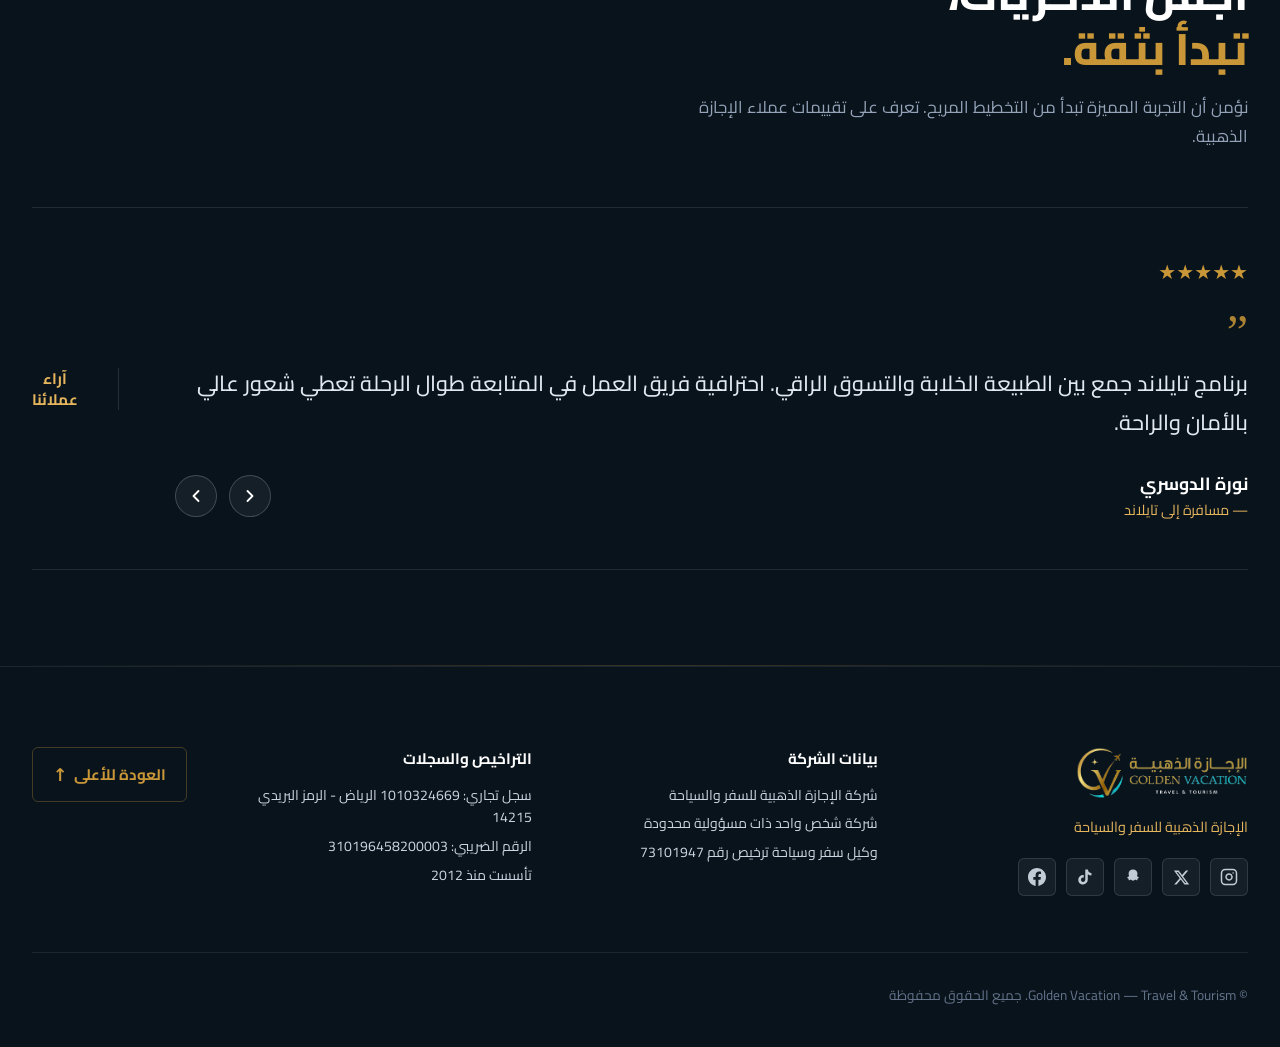
==== commit 2ca215f1: "feat: move booking form below destinations, remove phone field, and finalize reviews" ====
--- a/index.html
+++ b/index.html
@@ -51,9 +51,9 @@
             <li>
               <a href="#destinations" class="nav-link">البرامج السياحية</a>
             </li>
+            <li><a href="#booking" class="nav-link">تواصل معنا</a></li>
             <li><a href="#features" class="nav-link">مميزاتنا</a></li>
             <li><a href="#testimonials" class="nav-link">آراء العملاء</a></li>
-            <li><a href="#booking" class="nav-link">تواصل معنا</a></li>
           </ul>
         </nav>
 
@@ -620,6 +620,187 @@
               </div>
             </div>
           </article>
+        </div>
+      </div>
+    </section>
+
+    <!-- ========================================================================
+       Booking & Consultation Section ("إجازتك الجاية؟ خلّنا نرتبها.")
+       ======================================================================== -->
+    <section class="booking-section" id="booking">
+      <div class="container booking-layout">
+        <!-- Right Column: Heading & WhatsApp CTA -->
+        <div class="booking-text-col">
+          <h2 class="booking-heading">
+            <span class="line-dark">إجازتك الجاية؟</span>
+            <span class="line-gold">خلّنا نرتبها.</span>
+          </h2>
+          <p class="booking-desc">
+            عبّ بياناتك، وفريقنا يتواصل معك عشان يساعدك تختار الوجهة والبرنامج
+            الأنسب لك بكل راحة وسهولة.
+          </p>
+
+          <!-- Trust Indicator Box -->
+          <div class="trust-badge-box">
+            <div class="trust-dot"></div>
+            <div>
+              <div class="trust-title">خطوتك الأولى بسيطة</div>
+              <div class="trust-subtitle">أرسل طلبك، وخل الباقي علينا.</div>
+            </div>
+          </div>
+
+          <!-- WhatsApp Quick Link -->
+          <a
+            href="https://wa.me/966551433434?text=%D9%85%D8%B1%D8%AD%D8%A8%D8%A7%D9%8B%D8%8C%20%D8%A3%D8%B1%D8%BA%D8%A8%20%D8%A8%D8%A7%D9%84%D8%A7%D8%B3%D8%AA%D9%81%D8%B3%D8%A7%D8%B1%20%D8%B9%D9%86%20%D8%A8%D8%B1%D8%A7%D9%85%D8%AC%20%D8%A7%D9%84%D8%A5%D8%AC%D8%A7%D8%B2%D8%A9%20%D8%A7%D9%84%D8%B0%D9%87%D8%A8%D9%8A%D8%A9%20%7BG2%7D"
+            target="_blank"
+            rel="noopener noreferrer"
+            class="whatsapp-direct-btn"
+            id="directWhatsappBtn"
+          >
+            <svg width="22" height="22" viewBox="0 0 24 24" fill="currentColor">
+              <path
+                d="M.057 24l1.687-6.163c-1.041-1.804-1.588-3.849-1.587-5.946.003-6.556 5.338-11.891 11.893-11.891 3.181.001 6.167 1.24 8.413 3.488 2.245 2.248 3.481 5.236 3.48 8.414-.003 6.557-5.338 11.892-11.893 11.892-1.99-.001-3.951-.5-5.688-1.448l-6.305 1.654zm6.597-3.807c1.676.995 3.276 1.591 5.392 1.592 5.448 0 9.886-4.434 9.889-9.885.002-5.462-4.415-9.89-9.881-9.892-5.452 0-9.887 4.434-9.889 9.884-.001 2.225.651 3.891 1.746 5.634l-.999 3.648 3.742-.981zm11.387-5.464c-.074-.124-.272-.198-.57-.347-.297-.149-1.758-.868-2.031-.967-.272-.099-.47-.149-.669.149-.198.297-.768.967-.941 1.165-.173.198-.347.223-.644.074-.297-.149-1.255-.462-2.39-1.475-.883-.788-1.48-1.761-1.653-2.059-.173-.297-.018-.458.13-.606.134-.133.297-.347.446-.521.151-.172.2-.296.3-.495.099-.198.05-.372-.025-.521-.075-.148-.669-1.611-.916-2.206-.242-.579-.487-.501-.669-.51l-.57-.01c-.198 0-.52.074-.792.372s-1.04 1.016-1.04 2.479 1.065 2.876 1.213 3.074c.149.198 2.095 3.2 5.076 4.487.709.306 1.263.489 1.694.626.712.226 1.36.194 1.872.118.571-.085 1.758-.719 2.006-1.413.248-.695.248-1.29.173-1.414z"
+              />
+            </svg>
+            <span>تواصل سريع عبر واتساب</span>
+          </a>
+        </div>
+
+        <!-- Left Column: Interactive Booking Form -->
+        <div class="form-card">
+          <div class="form-header">
+            <h3 class="form-title">خلّنا نعرف وش يناسبك</h3>
+            <span class="form-step-tag">1 / 1</span>
+          </div>
+
+          <form class="booking-form" id="bookingForm" novalidate>
+            <!-- Full Name -->
+            <div class="form-group">
+              <label for="fullName" class="form-label"
+                >الاسم الكامل <span class="required-badge">*</span></label
+              >
+              <input
+                type="text"
+                id="fullName"
+                class="form-input"
+                placeholder="اكتب اسمك هنا"
+                required
+                autocomplete="name"
+              />
+              <div
+                class="form-field-error"
+                id="nameError"
+                style="display: none"
+              ></div>
+            </div>
+
+            <!-- Destination & Travelers (2 cols) -->
+            <div class="form-row-2">
+              <div class="form-group">
+                <label for="destinationSelect" class="form-label"
+                  >الوجهة المفضلة <span class="required-badge">*</span></label
+                >
+                <select id="destinationSelect" class="form-select" required>
+                  <option value="" disabled selected>
+                    اختر الوجهة
+                  </option>
+                  <option value="korea">كوريا الجنوبية</option>
+                  <option value="maldives">المالديف</option>
+                  <option value="london">لندن</option>
+                  <option value="norway">النرويج</option>
+                  <option value="thailand">تايلاند</option>
+                  <option value="georgia">جورجيا</option>
+                  <option value="mauritius">موريشيوس</option>
+                  <option value="other">وجهة أخرى</option>
+                </select>
+              </div>
+
+              <div class="form-group">
+                <label for="travelersSelect" class="form-label"
+                  >عدد المسافرين</label
+                >
+                <select id="travelersSelect" class="form-select">
+                  <option value="" disabled selected>اختر العدد</option>
+                  <option value="1">شخص واحد</option>
+                  <option value="2">شخصين</option>
+                  <option value="3-4">عائلة (3 - 4 أشخاص)</option>
+                  <option value="5+">عائلة أو مجموعة (5+ أشخاص)</option>
+                </select>
+              </div>
+            </div>
+
+            <!-- Travel Dates: Start Date & End Date (2 cols) -->
+            <div class="form-row-2">
+              <div class="form-group">
+                <label for="startDate" class="form-label"
+                  >تاريخ المغادرة (البداية)</label
+                >
+                <input
+                  type="date"
+                  id="startDate"
+                  class="form-input form-date-input"
+                  aria-label="تاريخ المغادرة أو بداية الرحلة"
+                />
+              </div>
+
+              <div class="form-group">
+                <label for="endDate" class="form-label"
+                  >تاريخ العودة (النهاية)</label
+                >
+                <input
+                  type="date"
+                  id="endDate"
+                  class="form-input form-date-input"
+                  aria-label="تاريخ العودة أو نهاية الرحلة"
+                />
+              </div>
+            </div>
+
+            <!-- Budget -->
+            <div class="form-group">
+              <label for="budgetSelect" class="form-label"
+                >الميزانية التقريبية</label
+              >
+              <select id="budgetSelect" class="form-select">
+                <option value="" disabled selected>اختر الميزانية</option>
+                <option value="اقتصادية ومدروسة">اقتصادية ومدروسة</option>
+                <option value="متوسطة ومميزة">متوسطة ومميزة</option>
+                <option value="فاخرة VIP">فاخرة VIP</option>
+              </select>
+            </div>
+
+            <!-- Agreement Checkbox -->
+            <label class="form-checkbox-label">
+              <input
+                type="checkbox"
+                id="agreementCheckbox"
+                class="form-checkbox"
+                required
+                checked
+              />
+              <span>أوافق على التواصل معي بخصوص طلب الرحلة.</span>
+            </label>
+
+            <!-- Submit Button (Direct to WhatsApp) -->
+            <button type="submit" class="btn-primary btn-submit-booking">
+              <span>أرسل طلبك</span>
+              <svg
+                width="20"
+                height="20"
+                viewBox="0 0 24 24"
+                fill="currentColor"
+                style="margin-right: 6px"
+              >
+                <path
+                  d="M.057 24l1.687-6.163c-1.041-1.804-1.588-3.849-1.587-5.946.003-6.556 5.338-11.891 11.893-11.891 3.181.001 6.167 1.24 8.413 3.488 2.245 2.248 3.481 5.236 3.48 8.414-.003 6.557-5.338 11.892-11.893 11.892-1.99-.001-3.951-.5-5.688-1.448l-6.305 1.654zm6.597-3.807c1.676.995 3.276 1.591 5.392 1.592 5.448 0 9.886-4.434 9.889-9.885.002-5.462-4.415-9.89-9.881-9.892-5.452 0-9.887 4.434-9.889 9.884-.001 2.225.651 3.891 1.746 5.634l-.999 3.648 3.742-.981zm11.387-5.464c-.074-.124-.272-.198-.57-.347-.297-.149-1.758-.868-2.031-.967-.272-.099-.47-.149-.669.149-.198.297-.768.967-.941 1.165-.173.198-.347.223-.644.074-.297-.149-1.255-.462-2.39-1.475-.883-.788-1.48-1.761-1.653-2.059-.173-.297-.018-.458.13-.606.134-.133.297-.347.446-.521.151-.172.2-.296.3-.495.099-.198.05-.372-.025-.521-.075-.148-.669-1.611-.916-2.206-.242-.579-.487-.501-.669-.51l-.57-.01c-.198 0-.52.074-.792.372s-1.04 1.016-1.04 2.479 1.065 2.876 1.213 3.074c.149.198 2.095 3.2 5.076 4.487.709.306 1.263.489 1.694.626.712.226 1.36.194 1.872.118.571-.085 1.758-.719 2.006-1.413.248-.695.248-1.29.173-1.414z"
+                />
+              </svg>
+            </button>
+
+            <p class="form-disclaimer">
+              سيتم توجيهك مباشرة إلى محادثة واتساب لتأكيد طلبك وتفاصيل رحلتك فوراً.
+            </p>
+          </form>
         </div>
       </div>
     </section>
@@ -852,211 +1033,6 @@
     </section>
 
     <!-- ========================================================================
-       Booking & Consultation Section ("إجازتك الجاية؟ خلّنا نرتبها.")
-       ======================================================================== -->
-    <section class="booking-section" id="booking">
-      <div class="container booking-layout">
-        <!-- Right Column: Heading & WhatsApp CTA -->
-        <div class="booking-text-col">
-          <h2 class="booking-heading">
-            <span class="line-dark">إجازتك الجاية؟</span>
-            <span class="line-gold">خلّنا نرتبها.</span>
-          </h2>
-          <p class="booking-desc">
-            عبّ بياناتك، وفريقنا يتواصل معك عشان يساعدك تختار الوجهة والبرنامج
-            الأنسب لك بكل راحة وسهولة.
-          </p>
-
-          <!-- Trust Indicator Box -->
-          <div class="trust-badge-box">
-            <div class="trust-dot"></div>
-            <div>
-              <div class="trust-title">خطوتك الأولى بسيطة</div>
-              <div class="trust-subtitle">أرسل طلبك، وخل الباقي علينا.</div>
-            </div>
-          </div>
-
-          <!-- WhatsApp Quick Link -->
-          <a
-            href="https://wa.me/966551433434?text=%D9%85%D8%B1%D8%AD%D8%A8%D8%A7%D9%8B%D8%8C%20%D8%A3%D8%B1%D8%BA%D8%A8%20%D8%A8%D8%A7%D9%84%D8%A7%D8%B3%D8%AA%D9%81%D8%B3%D8%A7%D8%B1%20%D8%B9%D9%86%20%D8%A8%D8%B1%D8%A7%D9%85%D8%AC%20%D8%A7%D9%84%D8%A5%D8%AC%D8%A7%D8%B2%D8%A9%20%D8%A7%D9%84%D8%B0%D9%87%D8%A8%D9%8A%D8%A9%20%7BG2%7D"
-            target="_blank"
-            rel="noopener noreferrer"
-            class="whatsapp-direct-btn"
-            id="directWhatsappBtn"
-          >
-            <svg width="22" height="22" viewBox="0 0 24 24" fill="currentColor">
-              <path
-                d="M.057 24l1.687-6.163c-1.041-1.804-1.588-3.849-1.587-5.946.003-6.556 5.338-11.891 11.893-11.891 3.181.001 6.167 1.24 8.413 3.488 2.245 2.248 3.481 5.236 3.48 8.414-.003 6.557-5.338 11.892-11.893 11.892-1.99-.001-3.951-.5-5.688-1.448l-6.305 1.654zm6.597-3.807c1.676.995 3.276 1.591 5.392 1.592 5.448 0 9.886-4.434 9.889-9.885.002-5.462-4.415-9.89-9.881-9.892-5.452 0-9.887 4.434-9.889 9.884-.001 2.225.651 3.891 1.746 5.634l-.999 3.648 3.742-.981zm11.387-5.464c-.074-.124-.272-.198-.57-.347-.297-.149-1.758-.868-2.031-.967-.272-.099-.47-.149-.669.149-.198.297-.768.967-.941 1.165-.173.198-.347.223-.644.074-.297-.149-1.255-.462-2.39-1.475-.883-.788-1.48-1.761-1.653-2.059-.173-.297-.018-.458.13-.606.134-.133.297-.347.446-.521.151-.172.2-.296.3-.495.099-.198.05-.372-.025-.521-.075-.148-.669-1.611-.916-2.206-.242-.579-.487-.501-.669-.51l-.57-.01c-.198 0-.52.074-.792.372s-1.04 1.016-1.04 2.479 1.065 2.876 1.213 3.074c.149.198 2.095 3.2 5.076 4.487.709.306 1.263.489 1.694.626.712.226 1.36.194 1.872.118.571-.085 1.758-.719 2.006-1.413.248-.695.248-1.29.173-1.414z"
-              />
-            </svg>
-            <span>تواصل سريع عبر واتساب</span>
-          </a>
-        </div>
-
-        <!-- Left Column: Interactive Booking Form -->
-        <div class="form-card">
-          <div class="form-header">
-            <h3 class="form-title">خلّنا نعرف وش يناسبك</h3>
-            <span class="form-step-tag">1 / 1</span>
-          </div>
-
-          <form class="booking-form" id="bookingForm" novalidate>
-            <!-- Full Name -->
-            <div class="form-group">
-              <label for="fullName" class="form-label"
-                >الاسم الكامل <span class="required-badge">*</span></label
-              >
-              <input
-                type="text"
-                id="fullName"
-                class="form-input"
-                placeholder="اكتب اسمك هنا"
-                required
-                autocomplete="name"
-              />
-              <div
-                class="form-field-error"
-                id="nameError"
-                style="display: none"
-              ></div>
-            </div>
-
-            <!-- Phone Number -->
-            <div class="form-group">
-              <label for="phoneNumber" class="form-label"
-                >رقم الجوال <span class="required-badge">* (مطلوب)</span></label
-              >
-              <input
-                type="tel"
-                id="phoneNumber"
-                class="form-input"
-                placeholder="+966 5X XXX XXXX"
-                dir="ltr"
-                style="text-align: right"
-                required
-                pattern="^(\+?966|00966|0)?5[0-9]{8}$"
-                inputmode="tel"
-                autocomplete="tel"
-              />
-              <div
-                class="form-field-error"
-                id="phoneError"
-                style="display: none"
-              ></div>
-            </div>
-
-            <!-- Destination & Travelers (2 cols) -->
-            <div class="form-row-2">
-              <div class="form-group">
-                <label for="destinationSelect" class="form-label"
-                  >الوجهة المفضلة</label
-                >
-                <select id="destinationSelect" class="form-select" required>
-                  <option value="" disabled selected>
-                    اختر الوجهة
-                  </option>
-                  <option value="korea">كوريا الجنوبية</option>
-                  <option value="maldives">المالديف</option>
-                  <option value="london">لندن</option>
-                  <option value="norway">النرويج</option>
-                  <option value="thailand">تايلاند</option>
-                  <option value="georgia">جورجيا</option>
-                  <option value="mauritius">موريشيوس</option>
-                  <option value="other">وجهة أخرى</option>
-                </select>
-              </div>
-
-              <div class="form-group">
-                <label for="travelersSelect" class="form-label"
-                  >عدد المسافرين</label
-                >
-                <select id="travelersSelect" class="form-select" required>
-                  <option value="" disabled selected>اختر العدد</option>
-                  <option value="1">شخص واحد</option>
-                  <option value="2">شخصين</option>
-                  <option value="3-4">عائلة (3 - 4 أشخاص)</option>
-                  <option value="5+">عائلة أو مجموعة (5+ أشخاص)</option>
-                </select>
-              </div>
-            </div>
-
-            <!-- Travel Dates: Start Date & End Date (2 cols) -->
-            <div class="form-row-2">
-              <div class="form-group">
-                <label for="startDate" class="form-label"
-                  >تاريخ المغادرة (البداية)</label
-                >
-                <input
-                  type="date"
-                  id="startDate"
-                  class="form-input form-date-input"
-                  aria-label="تاريخ المغادرة أو بداية الرحلة"
-                />
-              </div>
-
-              <div class="form-group">
-                <label for="endDate" class="form-label"
-                  >تاريخ العودة (النهاية)</label
-                >
-                <input
-                  type="date"
-                  id="endDate"
-                  class="form-input form-date-input"
-                  aria-label="تاريخ العودة أو نهاية الرحلة"
-                />
-              </div>
-            </div>
-
-            <!-- Budget -->
-            <div class="form-group">
-              <label for="budgetSelect" class="form-label"
-                >الميزانية التقريبية</label
-              >
-              <select id="budgetSelect" class="form-select">
-                <option value="" disabled selected>اختر الميزانية</option>
-                <option value="اقتصادية ومدروسة">اقتصادية ومدروسة</option>
-                <option value="متوسطة ومميزة">متوسطة ومميزة</option>
-                <option value="فاخرة VIP">فاخرة VIP</option>
-              </select>
-            </div>
-
-            <!-- Agreement Checkbox -->
-            <label class="form-checkbox-label">
-              <input
-                type="checkbox"
-                id="agreementCheckbox"
-                class="form-checkbox"
-                required
-                checked
-              />
-              <span>أوافق على التواصل معي بخصوص طلب الرحلة.</span>
-            </label>
-
-            <!-- Submit Button (Direct to WhatsApp) -->
-            <button type="submit" class="btn-primary btn-submit-booking">
-              <span>أرسل طلبك</span>
-              <svg
-                width="20"
-                height="20"
-                viewBox="0 0 24 24"
-                fill="currentColor"
-                style="margin-right: 6px"
-              >
-                <path
-                  d="M.057 24l1.687-6.163c-1.041-1.804-1.588-3.849-1.587-5.946.003-6.556 5.338-11.891 11.893-11.891 3.181.001 6.167 1.24 8.413 3.488 2.245 2.248 3.481 5.236 3.48 8.414-.003 6.557-5.338 11.892-11.893 11.892-1.99-.001-3.951-.5-5.688-1.448l-6.305 1.654zm6.597-3.807c1.676.995 3.276 1.591 5.392 1.592 5.448 0 9.886-4.434 9.889-9.885.002-5.462-4.415-9.89-9.881-9.892-5.452 0-9.887 4.434-9.889 9.884-.001 2.225.651 3.891 1.746 5.634l-.999 3.648 3.742-.981zm11.387-5.464c-.074-.124-.272-.198-.57-.347-.297-.149-1.758-.868-2.031-.967-.272-.099-.47-.149-.669.149-.198.297-.768.967-.941 1.165-.173.198-.347.223-.644.074-.297-.149-1.255-.462-2.39-1.475-.883-.788-1.48-1.761-1.653-2.059-.173-.297-.018-.458.13-.606.134-.133.297-.347.446-.521.151-.172.2-.296.3-.495.099-.198.05-.372-.025-.521-.075-.148-.669-1.611-.916-2.206-.242-.579-.487-.501-.669-.51l-.57-.01c-.198 0-.52.074-.792.372s-1.04 1.016-1.04 2.479 1.065 2.876 1.213 3.074c.149.198 2.095 3.2 5.076 4.487.709.306 1.263.489 1.694.626.712.226 1.36.194 1.872.118.571-.085 1.758-.719 2.006-1.413.248-.695.248-1.29.173-1.414z"
-                />
-              </svg>
-            </button>
-
-            <p class="form-disclaimer">
-              سيتم توجيهك مباشرة إلى محادثة واتساب لتأكيد طلبك وتفاصيل رحلتك فوراً.
-            </p>
-          </form>
-        </div>
-      </div>
-    </section>
-
-    <!-- ========================================================================
        Footer Section
        ======================================================================== -->
     <footer class="site-footer">
--- a/styles.css
+++ b/styles.css
@@ -695,8 +695,7 @@
 .features-section {
   padding-top: 6rem;
   padding-bottom: 6rem;
-  background-color: var(--cream-bg);
-  border-top: 1px solid var(--cream-border);
+  background-color: var(--white);
   border-bottom: 1px solid var(--cream-border);
 }
 
@@ -980,9 +979,11 @@
    Booking & Consultation Section ("إجازتك الجاية؟ خلّنا نرتبها.")
    ========================================================================== */
 .booking-section {
-  padding-top: 6.5rem;
-  padding-bottom: 6.5rem;
-  background-color: var(--white);
+  padding-top: 6rem;
+  padding-bottom: 6rem;
+  background-color: var(--cream-bg);
+  border-top: 1px solid var(--cream-border);
+  border-bottom: 1px solid var(--cream-border);
 }
 
 .booking-layout {
